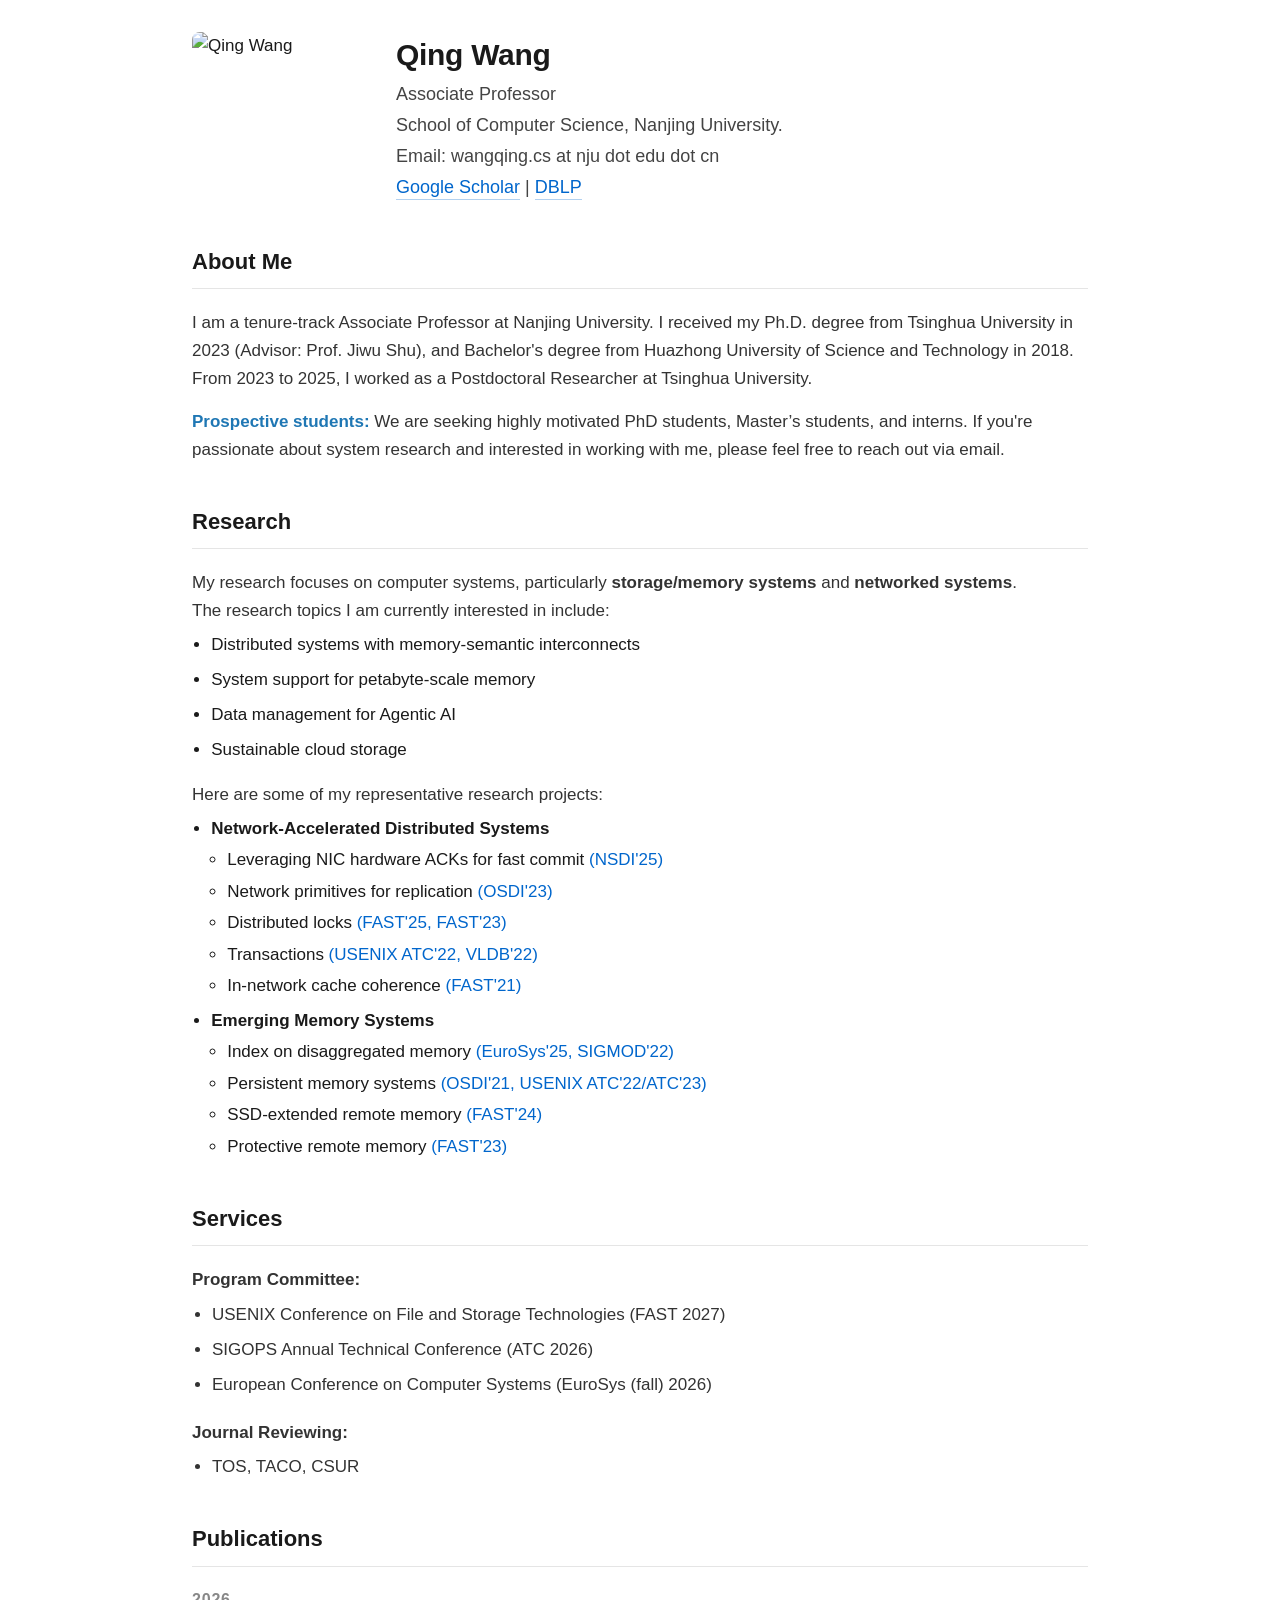
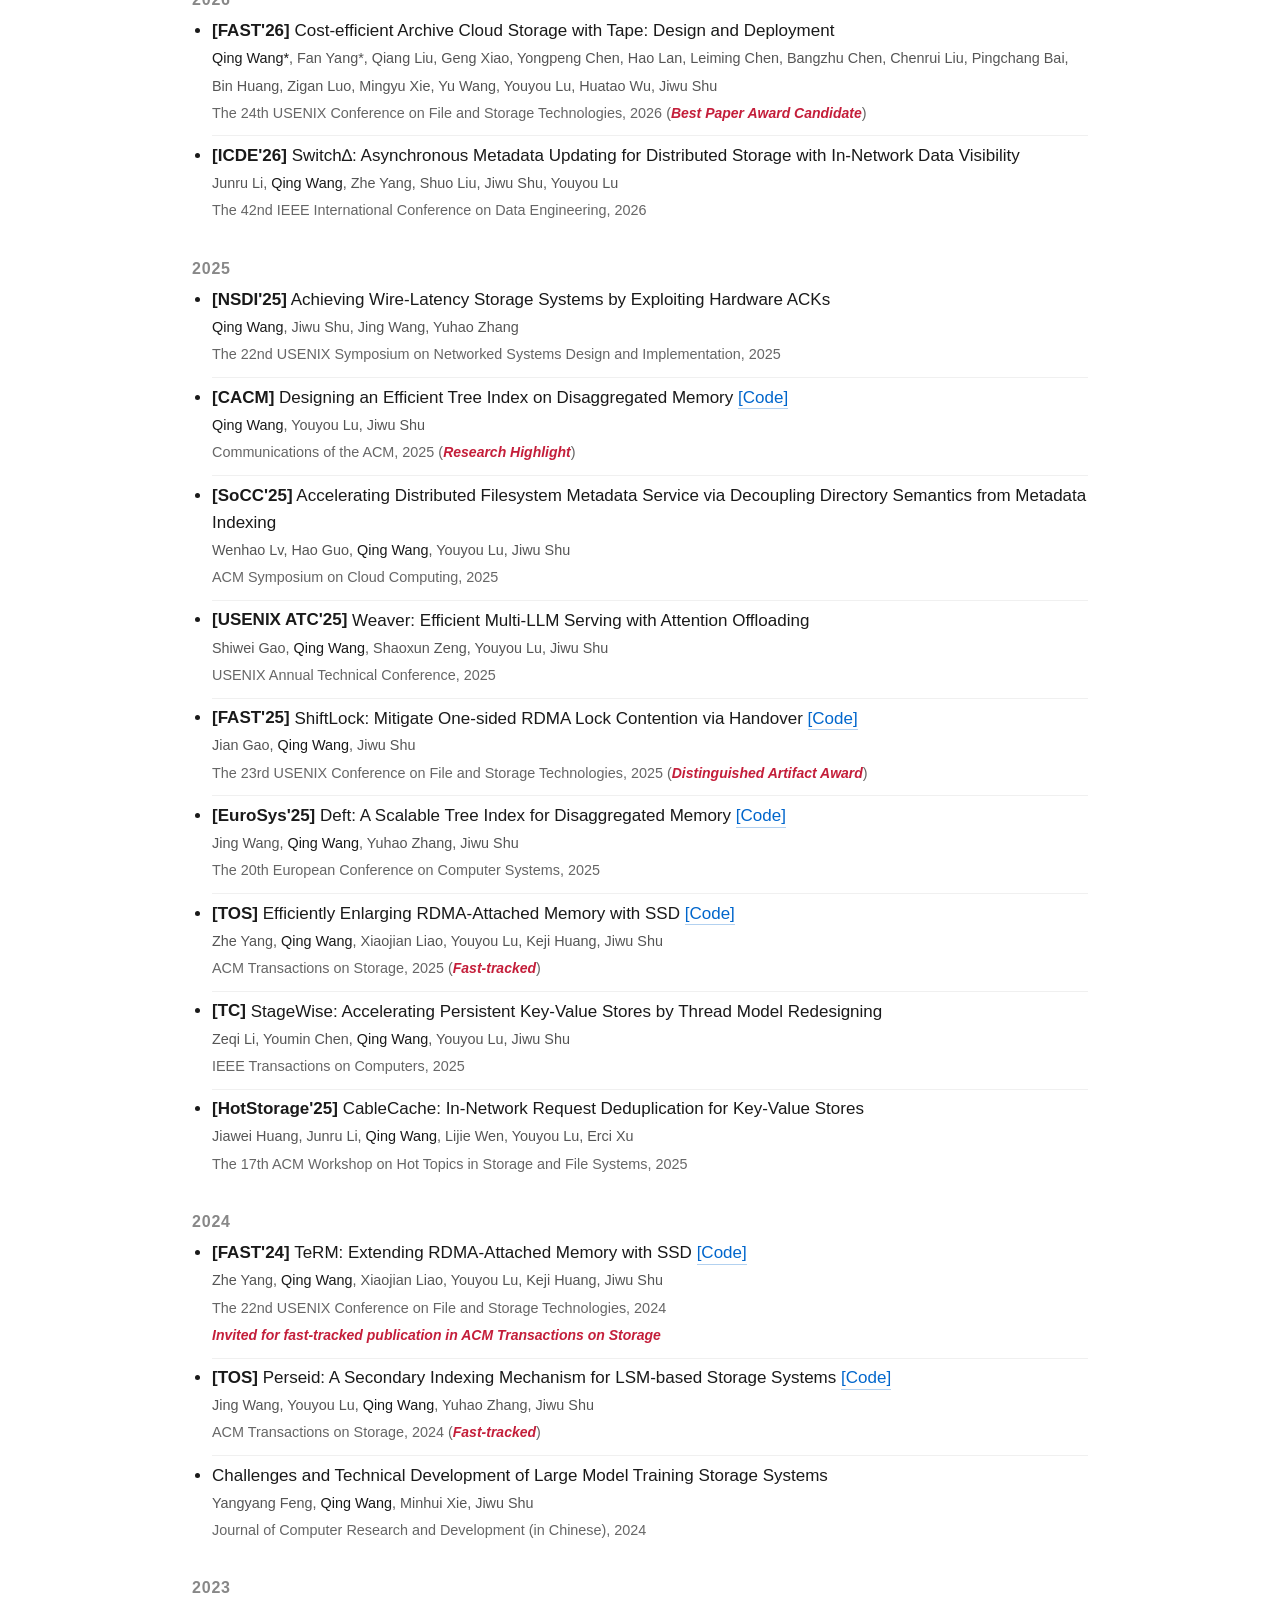
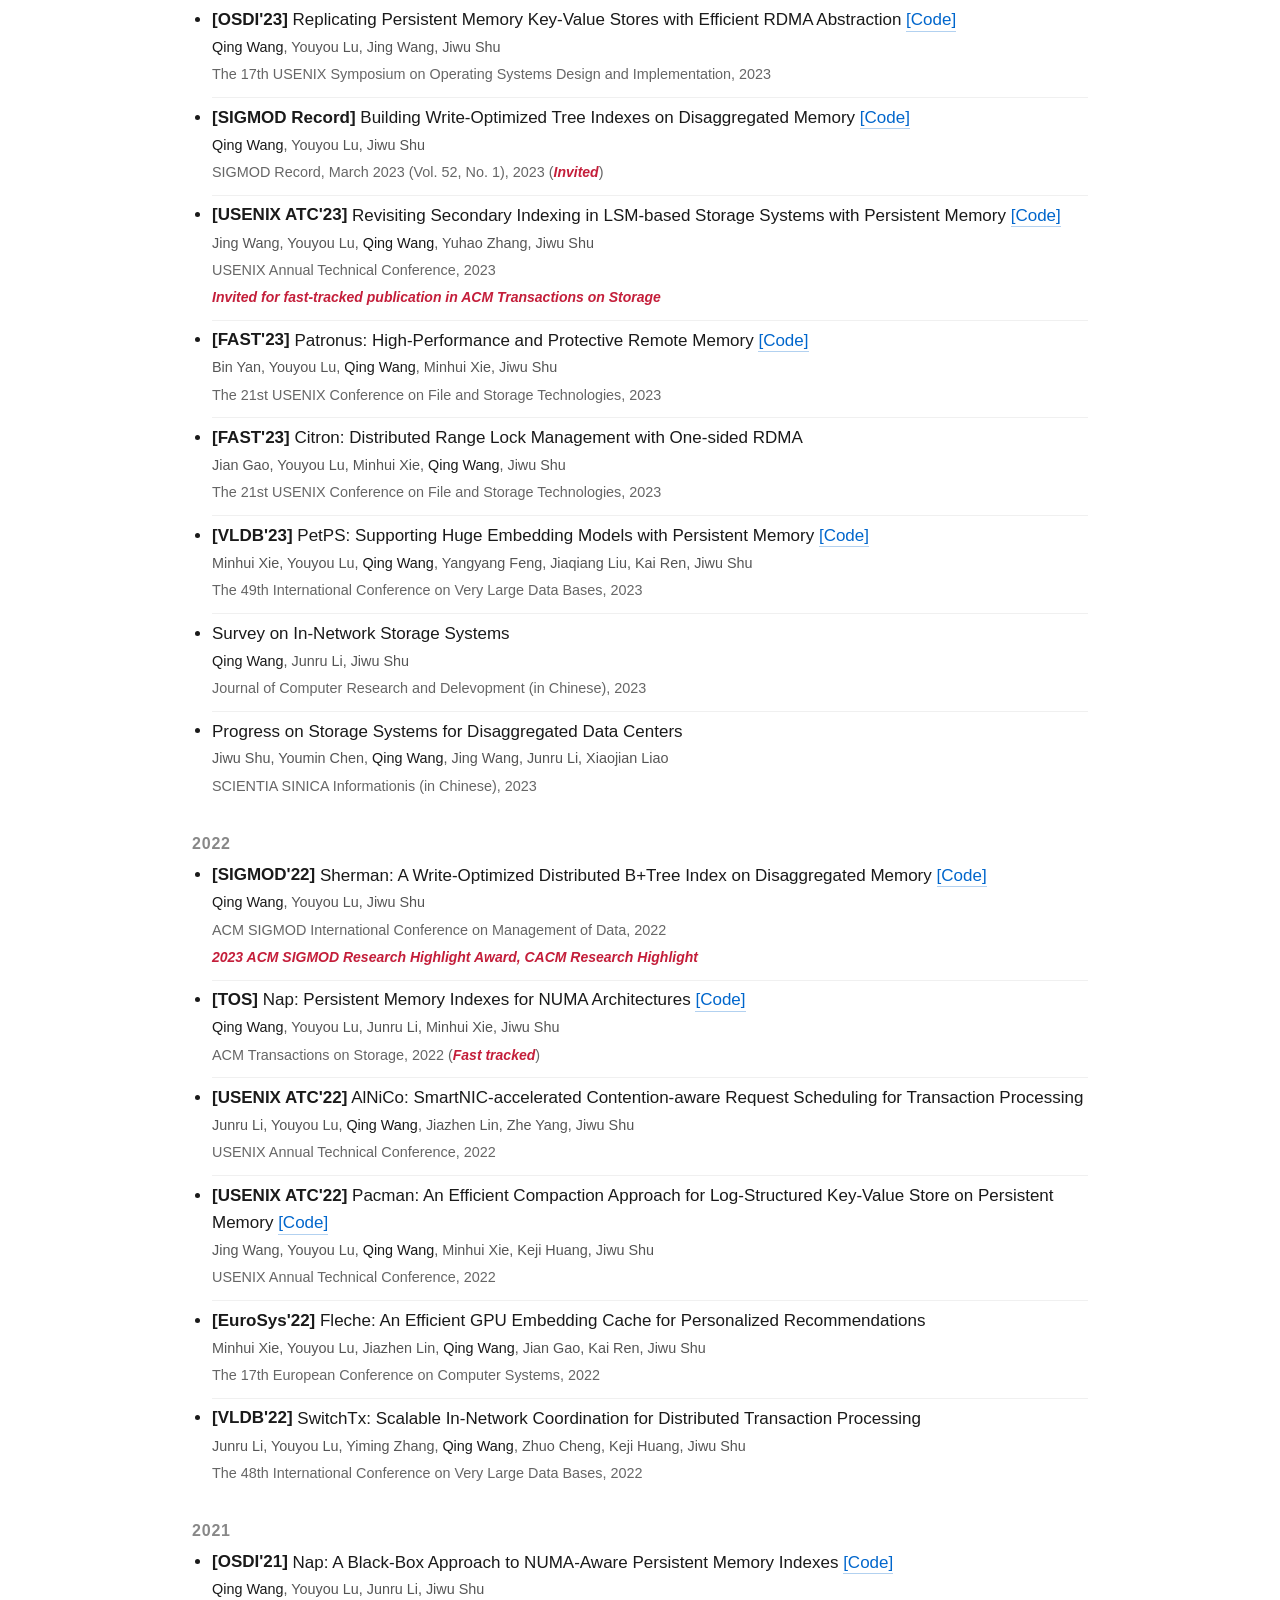
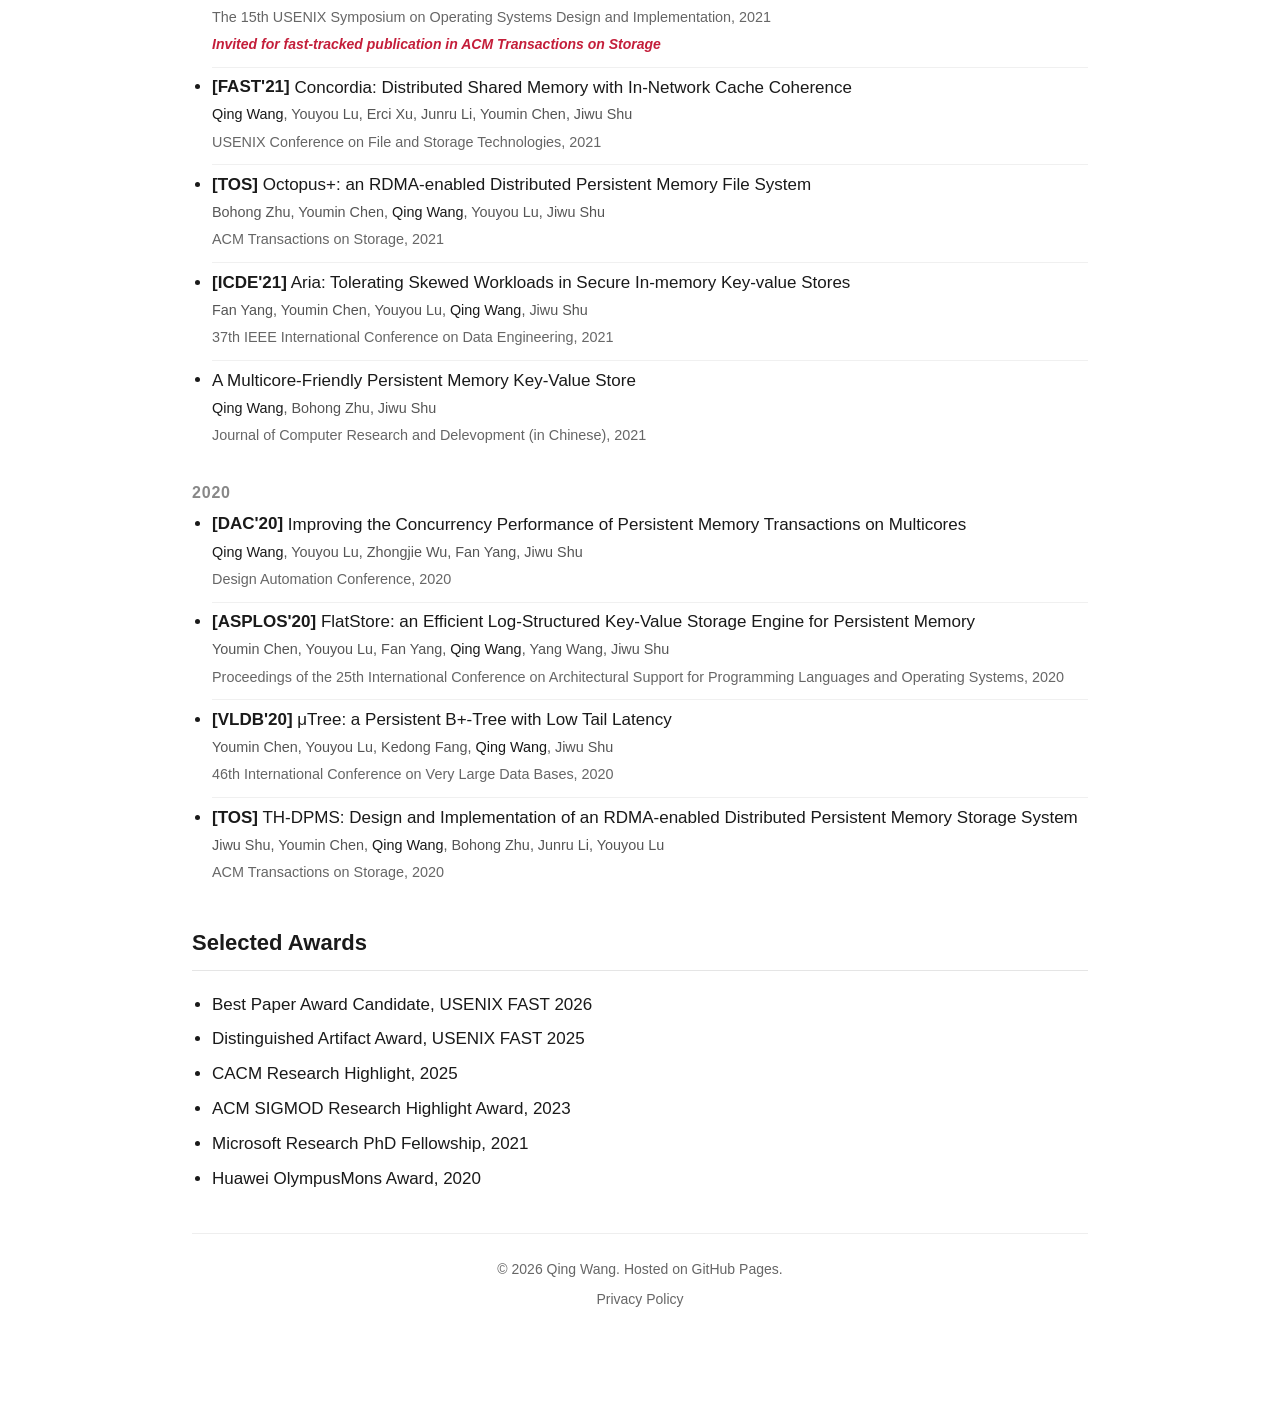
==== index.html @ 22e14978 "Add privacy policy page and homepage link" ====
<!DOCTYPE html><html lang="en"><head>
  <meta charset="UTF-8">
  <meta name="viewport" content="width=device-width, initial-scale=1.0, viewport-fit=cover">
  <meta name="theme-color" content="#ffffff">
  <title>Qing Wang | Nanjing University | Systems Research</title>
  <meta name="description" content="Qing Wang - School of Computer Science, Nanjing University. Research in storage systems, memory systems, and networked systems. Publications at OSDI, FAST, NSDI, EuroSys, SIGMOD.">
  <meta name="keywords" content="Qing Wang, Nanjing University, computer systems, storage systems, memory systems, distributed systems, OSDI, FAST, NSDI">
  <meta name="author" content="Qing Wang">
  <link rel="canonical" href="https://wangqing.io/">
  <!-- Open Graph -->
  <meta property="og:type" content="website">
  <meta property="og:url" content="https://wangqing.io/">
  <meta property="og:title" content="Qing Wang | Systems Research">
  <meta property="og:description" content="Nanjing University. Research in storage/memory systems and networked systems.">
  <meta property="og:locale" content="en_US">
  <!-- Twitter Card -->
  <meta name="twitter:card" content="summary">
  <meta name="twitter:title" content="Qing Wang | Systems Research">
  <meta name="twitter:description" content="Nanjing University. Research in storage/memory and networked systems.">
  <link rel="icon" href="favicon.ico" type="image/x-icon">
  <link rel="stylesheet" href="style.css">
  <script type="application/ld+json">
  {
    "@context": "https://schema.org",
    "@type": "Person",
    "name": "Qing Wang",
    "worksFor": {
      "@type": "Organization",
      "name": "Nanjing University",
      "url": "https://www.nju.edu.cn"
    },
    "url": "https://wangqing.io",
    "sameAs": [
      "https://scholar.google.com.hk/citations?user=H3vNc-EAAAAJ",
      "https://dblp.org/pid/97/6505-31.html"
    ],
    "knowsAbout": ["computer systems", "storage systems", "memory systems", "distributed systems", "networked systems"]
  }
  </script>
</head>

<body>
  <div class="page-wrap">
  <header class="header-flex">
    <img src="assets/wq.jpg" alt="Qing Wang" class="avatar-rect">
    <div class="info">
      <h1>Qing Wang</h1>
      <p>Associate Professor</p>
      <p>School of Computer Science, Nanjing University.</p>
      <p>Email: wangqing.cs at nju dot edu dot cn</p>
      <p>
        <a href="https://scholar.google.com.hk/citations?user=H3vNc-EAAAAJ" target="_blank" rel="noopener noreferrer" title="Google Scholar" class="blue-tag">Google Scholar</a> |
        <a href="https://dblp.org/pid/97/6505-31.html" target="_blank" rel="noopener noreferrer" title="DBLP" class="blue-tag">DBLP</a>
      </p>
    </div>
  </header>

  <main>
    <section id="about">
      <h2>About Me</h2>
      <p>I am a tenure-track Associate Professor at Nanjing University.
        I received my Ph.D. degree from Tsinghua University in 2023 (Advisor: Prof. Jiwu Shu), and Bachelor's degree
        from Huazhong University of Science and Technology in 2018. From 2023 to 2025, I worked as a Postdoctoral
        Researcher at Tsinghua University.
      </p>

      <p><strong class="accent">Prospective students:</strong>
        We are seeking highly motivated PhD students, Master’s students, and interns. If you're passionate about system
        research and interested in working with me, please feel free to reach out via email.</p>

    </section>

    <section id="research">
      <h2>Research</h2>

      <p>My research focuses on computer systems, particularly <strong>storage/memory systems</strong> and
        <strong>networked systems</strong>.<br>
        The research topics I am currently interested in include:</p>
      <ul>
        <li>Distributed systems with memory-semantic interconnects</li>
        <li>System support for petabyte-scale memory</li>
        <li>Data management for Agentic AI</li>
        <li>Sustainable cloud storage</li>
      </ul>

      <p>Here are some of my representative research projects:</p>
      <ul>
        <li>
          <strong>Network-Accelerated Distributed Systems</strong>
          <ul>
            <li>Leveraging NIC hardware ACKs for fast commit <span class="blue-tag">(NSDI'25)</span></li>
            <li>Network primitives for replication <span class="blue-tag">(OSDI'23)</span></li>
            <li>Distributed locks <span class="blue-tag">(FAST'25, FAST'23)</span></li>
            <li>Transactions <span class="blue-tag">(USENIX ATC'22, VLDB'22)</span></li>
            <li>In-network cache coherence <span class="blue-tag">(FAST'21)</span></li>
          </ul>
        </li>

        <li>
          <strong>Emerging Memory Systems</strong>
          <ul>
            <li>Index on disaggregated memory <span class="blue-tag">(EuroSys'25, SIGMOD'22)</span></li>
            <li>Persistent memory systems <span class="blue-tag">(OSDI'21, USENIX ATC'22/ATC'23)</span></li>
            <li>SSD-extended remote memory <span class="blue-tag">(FAST'24)</span></li>
            <li>Protective remote memory <span class="blue-tag">(FAST'23)</span></li>
          </ul>
        </li>
      </ul>
    </section>


    <section id="services">
      <h2>Services</h2>
      <p class="service-label"><strong>Program Committee:</strong></p>
      <ul class="service-list">
        <li>USENIX Conference on File and Storage Technologies (FAST 2027)</li>
        <li>SIGOPS Annual Technical Conference (ATC 2026)</li>
        <li>European Conference on Computer Systems (EuroSys (fall) 2026)</li>
      </ul>
      <p class="service-label"><strong>Journal Reviewing:</strong></p>
      <ul class="service-list">
        <li>TOS, TACO, CSUR</li>
      </ul>
    </section>

    <section id="publications">
      <h2>Publications</h2>
      <div id="paper-list"><h3>2026</h3><ul><li>
            <strong>[FAST'26]</strong> 
            <a href="https://www.usenix.org/conference/fast26/" target="_blank" rel="noopener noreferrer">Cost-efficient Archive Cloud Storage with Tape: Design and Deployment</a><br>
            <span class="authors"><span class="highlight">Qing Wang*</span>, Fan Yang*, Qiang Liu, Geng Xiao, Yongpeng Chen, Hao Lan, Leiming Chen, Bangzhu Chen, Chenrui Liu, Pingchang Bai, Bin Huang, Zigan Luo, Mingyu Xie, Yu Wang, Youyou Lu, Huatao Wu, Jiwu Shu</span><br>
            <span class="venue-full">The 24th USENIX Conference on File and Storage Technologies, 2026 (<span class="award-inline">Best Paper Award Candidate</span>)</span>
            
          </li><li>
            <strong>[ICDE'26]</strong> 
            <span class="paper-title">Switch∆: Asynchronous Metadata Updating for Distributed Storage with In-Network Data Visibility</span><br>
            <span class="authors">Junru Li, <span class="highlight">Qing Wang</span>, Zhe Yang, Shuo Liu, Jiwu Shu, Youyou Lu</span><br>
            <span class="venue-full">The 42nd IEEE International Conference on Data Engineering, 2026</span>
            
          </li></ul><h3>2025</h3><ul><li>
            <strong>[NSDI'25]</strong> 
            <a href="https://www.usenix.org/conference/nsdi25/presentation/wang-qing" target="_blank" rel="noopener noreferrer">Achieving Wire-Latency Storage Systems by Exploiting Hardware ACKs</a><br>
            <span class="authors"><span class="highlight">Qing Wang</span>, Jiwu Shu, Jing Wang, Yuhao Zhang</span><br>
            <span class="venue-full">The 22nd USENIX Symposium on Networked Systems Design and Implementation, 2025</span>
            
          </li><li>
            <strong>[CACM]</strong> 
            <a href="https://cacm.acm.org/research-highlights/designing-an-efficient-tree-index-on-disaggregated-memory/" target="_blank" rel="noopener noreferrer">Designing an Efficient Tree Index on Disaggregated Memory</a> <a href="https://github.com/thustorage/Sherman" target="_blank" rel="noopener noreferrer" class="blue-tag">[Code]</a><br>
            <span class="authors"><span class="highlight">Qing Wang</span>, Youyou Lu, Jiwu Shu</span><br>
            <span class="venue-full">Communications of the ACM, 2025 (<span class="award-inline">Research Highlight</span>)</span>
            
          </li><li>
            <strong>[SoCC'25]</strong> 
            <span class="paper-title">Accelerating Distributed Filesystem Metadata Service via Decoupling Directory Semantics from Metadata Indexing</span><br>
            <span class="authors">Wenhao Lv, Hao Guo, <span class="highlight">Qing Wang</span>, Youyou Lu, Jiwu Shu</span><br>
            <span class="venue-full">ACM Symposium on Cloud Computing, 2025</span>
            
          </li><li>
            <strong>[USENIX ATC'25]</strong> 
            <a href="https://www.usenix.org/conference/atc25/presentation/gao" target="_blank" rel="noopener noreferrer">Weaver: Efficient Multi-LLM Serving with Attention Offloading</a><br>
            <span class="authors">Shiwei Gao, <span class="highlight">Qing Wang</span>, Shaoxun Zeng, Youyou Lu, Jiwu Shu</span><br>
            <span class="venue-full">USENIX Annual Technical Conference, 2025</span>
            
          </li><li>
            <strong>[FAST'25]</strong> 
            <a href="https://www.usenix.org/conference/fast25/presentation/gao" target="_blank" rel="noopener noreferrer">ShiftLock: Mitigate One-sided RDMA Lock Contention via Handover</a> <a href="https://github.com/thustorage/shiftlock" target="_blank" rel="noopener noreferrer" class="blue-tag">[Code]</a><br>
            <span class="authors">Jian Gao, <span class="highlight">Qing Wang</span>, Jiwu Shu</span><br>
            <span class="venue-full">The 23rd USENIX Conference on File and Storage Technologies, 2025 (<span class="award-inline">Distinguished Artifact Award</span>)</span>
            
          </li><li>
            <strong>[EuroSys'25]</strong> 
            <a href="https://dl.acm.org/doi/10.1145/3689031.3696062" target="_blank" rel="noopener noreferrer">Deft: A Scalable Tree Index for Disaggregated Memory</a> <a href="https://github.com/thustorage/deft" target="_blank" rel="noopener noreferrer" class="blue-tag">[Code]</a><br>
            <span class="authors">Jing Wang, <span class="highlight">Qing Wang</span>, Yuhao Zhang, Jiwu Shu</span><br>
            <span class="venue-full">The 20th European Conference on Computer Systems, 2025</span>
            
          </li><li>
            <strong>[TOS]</strong> 
            <a href="https://dl.acm.org/doi/10.1145/3700772" target="_blank" rel="noopener noreferrer">Efficiently Enlarging RDMA-Attached Memory with SSD</a> <a href="https://github.com/thustorage/TeRM" target="_blank" rel="noopener noreferrer" class="blue-tag">[Code]</a><br>
            <span class="authors">Zhe Yang, <span class="highlight">Qing Wang</span>, Xiaojian Liao, Youyou Lu, Keji Huang, Jiwu Shu</span><br>
            <span class="venue-full">ACM Transactions on Storage, 2025 (<span class="award-inline">Fast-tracked</span>)</span>
            
          </li><li>
            <strong>[TC]</strong> 
            <a href="https://doi.org/10.1109/TC.2025.3605763" target="_blank" rel="noopener noreferrer">StageWise: Accelerating Persistent Key-Value Stores by Thread Model Redesigning</a><br>
            <span class="authors">Zeqi Li, Youmin Chen, <span class="highlight">Qing Wang</span>, Youyou Lu, Jiwu Shu</span><br>
            <span class="venue-full">IEEE Transactions on Computers, 2025</span>
            
          </li><li>
            <strong>[HotStorage'25]</strong> 
            <span class="paper-title">CableCache: In-Network Request Deduplication for Key-Value Stores</span><br>
            <span class="authors">Jiawei Huang, Junru Li, <span class="highlight">Qing Wang</span>, Lijie Wen, Youyou Lu, Erci Xu</span><br>
            <span class="venue-full">The 17th ACM Workshop on Hot Topics in Storage and File Systems, 2025</span>
            
          </li></ul><h3>2024</h3><ul><li>
            <strong>[FAST'24]</strong> 
            <a href="https://www.usenix.org/conference/fast24" target="_blank" rel="noopener noreferrer">TeRM: Extending RDMA-Attached Memory with SSD</a> <a href="https://github.com/thustorage/TeRM" target="_blank" rel="noopener noreferrer" class="blue-tag">[Code]</a><br>
            <span class="authors">Zhe Yang, <span class="highlight">Qing Wang</span>, Xiaojian Liao, Youyou Lu, Keji Huang, Jiwu Shu</span><br>
            <span class="venue-full">The 22nd USENIX Conference on File and Storage Technologies, 2024</span>
            <br><span class="award">Invited for fast-tracked publication in ACM Transactions on Storage</span>
          </li><li>
            <strong>[TOS]</strong> 
            <a href="https://dl.acm.org/doi/10.1145/3633285" target="_blank" rel="noopener noreferrer">Perseid: A Secondary Indexing Mechanism for LSM-based Storage Systems</a> <a href="https://github.com/thustorage/perseid" target="_blank" rel="noopener noreferrer" class="blue-tag">[Code]</a><br>
            <span class="authors">Jing Wang, Youyou Lu, <span class="highlight">Qing Wang</span>, Yuhao Zhang, Jiwu Shu</span><br>
            <span class="venue-full">ACM Transactions on Storage, 2024 (<span class="award-inline">Fast-tracked</span>)</span>
            
          </li><li>
            
            <span class="paper-title">Challenges and Technical Development of Large Model Training Storage Systems</span><br>
            <span class="authors">Yangyang Feng, <span class="highlight">Qing Wang</span>, Minhui Xie, Jiwu Shu</span><br>
            <span class="venue-full">Journal of Computer Research and Development (in Chinese), 2024</span>
            
          </li></ul><h3>2023</h3><ul><li>
            <strong>[OSDI'23]</strong> 
            <a href="https://www.usenix.org/conference/osdi23/presentation/wang-qing" target="_blank" rel="noopener noreferrer">Replicating Persistent Memory Key-Value Stores with Efficient RDMA Abstraction</a> <a href="https://github.com/thustorage/rowan" target="_blank" rel="noopener noreferrer" class="blue-tag">[Code]</a><br>
            <span class="authors"><span class="highlight">Qing Wang</span>, Youyou Lu, Jing Wang, Jiwu Shu</span><br>
            <span class="venue-full">The 17th USENIX Symposium on Operating Systems Design and Implementation, 2023</span>
            
          </li><li>
            <strong>[SIGMOD Record]</strong> 
            <a href="https://sigmodrecord.org/2023/04/29/building-write-optimized-tree-indexes-on-disaggregated-memory/" target="_blank" rel="noopener noreferrer">Building Write-Optimized Tree Indexes on Disaggregated Memory</a> <a href="https://github.com/thustorage/Sherman" target="_blank" rel="noopener noreferrer" class="blue-tag">[Code]</a><br>
            <span class="authors"><span class="highlight">Qing Wang</span>, Youyou Lu, Jiwu Shu</span><br>
            <span class="venue-full">SIGMOD Record, March 2023 (Vol. 52, No. 1), 2023 (<span class="award-inline">Invited</span>)</span>
            
          </li><li>
            <strong>[USENIX ATC'23]</strong> 
            <a href="https://www.usenix.org/conference/atc23/presentation/wang-jing" target="_blank" rel="noopener noreferrer">Revisiting Secondary Indexing in LSM-based Storage Systems with Persistent Memory</a> <a href="https://github.com/thustorage/perseid" target="_blank" rel="noopener noreferrer" class="blue-tag">[Code]</a><br>
            <span class="authors">Jing Wang, Youyou Lu, <span class="highlight">Qing Wang</span>, Yuhao Zhang, Jiwu Shu</span><br>
            <span class="venue-full">USENIX Annual Technical Conference, 2023</span>
            <br><span class="award">Invited for fast-tracked publication in ACM Transactions on Storage</span>
          </li><li>
            <strong>[FAST'23]</strong> 
            <a href="https://www.usenix.org/conference/fast23/presentation/yan" target="_blank" rel="noopener noreferrer">Patronus: High-Performance and Protective Remote Memory</a> <a href="https://github.com/YanB25/Patronus" target="_blank" rel="noopener noreferrer" class="blue-tag">[Code]</a><br>
            <span class="authors">Bin Yan, Youyou Lu, <span class="highlight">Qing Wang</span>, Minhui Xie, Jiwu Shu</span><br>
            <span class="venue-full">The 21st USENIX Conference on File and Storage Technologies, 2023</span>
            
          </li><li>
            <strong>[FAST'23]</strong> 
            <a href="https://www.usenix.org/conference/fast23/presentation/gao" target="_blank" rel="noopener noreferrer">Citron: Distributed Range Lock Management with One-sided RDMA</a><br>
            <span class="authors">Jian Gao, Youyou Lu, Minhui Xie, <span class="highlight">Qing Wang</span>, Jiwu Shu</span><br>
            <span class="venue-full">The 21st USENIX Conference on File and Storage Technologies, 2023</span>
            
          </li><li>
            <strong>[VLDB'23]</strong> 
            <a href="https://www.vldb.org/pvldb/vol16/p1013-xie.pdf" target="_blank" rel="noopener noreferrer">PetPS: Supporting Huge Embedding Models with Persistent Memory</a> <a href="https://github.com/thustorage/PetPS" target="_blank" rel="noopener noreferrer" class="blue-tag">[Code]</a><br>
            <span class="authors">Minhui Xie, Youyou Lu, <span class="highlight">Qing Wang</span>, Yangyang Feng, Jiaqiang Liu, Kai Ren, Jiwu Shu</span><br>
            <span class="venue-full">The 49th International Conference on Very Large Data Bases, 2023</span>
            
          </li><li>
            
            <span class="paper-title">Survey on In-Network Storage Systems</span><br>
            <span class="authors"><span class="highlight">Qing Wang</span>, Junru Li, Jiwu Shu</span><br>
            <span class="venue-full">Journal of Computer Research and Delevopment (in Chinese), 2023</span>
            
          </li><li>
            
            <a href="https://storage.cs.tsinghua.edu.cn/publications/分离式数据中心的存储系统研究进展.pdf" target="_blank" rel="noopener noreferrer">Progress on Storage Systems for Disaggregated Data Centers</a><br>
            <span class="authors">Jiwu Shu, Youmin Chen, <span class="highlight">Qing Wang</span>, Jing Wang, Junru Li, Xiaojian Liao</span><br>
            <span class="venue-full">SCIENTIA SINICA Informationis (in Chinese), 2023</span>
            
          </li></ul><h3>2022</h3><ul><li>
            <strong>[SIGMOD'22]</strong> 
            <a href="https://dl.acm.org/doi/10.1145/3514221.3517824" target="_blank" rel="noopener noreferrer">Sherman: A Write-Optimized Distributed B+Tree Index on Disaggregated Memory</a> <a href="https://github.com/thustorage/Sherman" target="_blank" rel="noopener noreferrer" class="blue-tag">[Code]</a><br>
            <span class="authors"><span class="highlight">Qing Wang</span>, Youyou Lu, Jiwu Shu</span><br>
            <span class="venue-full">ACM SIGMOD International Conference on Management of Data, 2022</span>
            <br><span class="award">2023 ACM SIGMOD Research Highlight Award,  CACM Research Highlight</span>
          </li><li>
            <strong>[TOS]</strong> 
            <a href="https://dl.acm.org/doi/10.1145/3507922" target="_blank" rel="noopener noreferrer">Nap: Persistent Memory Indexes for NUMA Architectures</a> <a href="https://github.com/thustorage/osdi21ae" target="_blank" rel="noopener noreferrer" class="blue-tag">[Code]</a><br>
            <span class="authors"><span class="highlight">Qing Wang</span>, Youyou Lu, Junru Li, Minhui Xie, Jiwu Shu</span><br>
            <span class="venue-full">ACM Transactions on Storage, 2022 (<span class="award-inline">Fast tracked</span>)</span>
            
          </li><li>
            <strong>[USENIX ATC'22]</strong> 
            <a href="https://www.usenix.org/conference/atc22/presentation/li-junru" target="_blank" rel="noopener noreferrer">AlNiCo: SmartNIC-accelerated Contention-aware Request Scheduling for Transaction Processing</a><br>
            <span class="authors">Junru Li, Youyou Lu, <span class="highlight">Qing Wang</span>, Jiazhen Lin, Zhe Yang, Jiwu Shu</span><br>
            <span class="venue-full">USENIX Annual Technical Conference, 2022</span>
            
          </li><li>
            <strong>[USENIX ATC'22]</strong> 
            <a href="https://www.usenix.org/conference/atc22/presentation/wang-jing" target="_blank" rel="noopener noreferrer">Pacman: An Efficient Compaction Approach for Log-Structured Key-Value Store on Persistent Memory</a> <a href="https://github.com/thustorage/pacman" target="_blank" rel="noopener noreferrer" class="blue-tag">[Code]</a><br>
            <span class="authors">Jing Wang, Youyou Lu, <span class="highlight">Qing Wang</span>, Minhui Xie, Keji Huang, Jiwu Shu</span><br>
            <span class="venue-full">USENIX Annual Technical Conference, 2022</span>
            
          </li><li>
            <strong>[EuroSys'22]</strong> 
            <a href="https://dl.acm.org/doi/10.1145/3492321.3519554" target="_blank" rel="noopener noreferrer">Fleche: An Efficient GPU Embedding Cache for Personalized Recommendations</a><br>
            <span class="authors">Minhui Xie, Youyou Lu, Jiazhen Lin, <span class="highlight">Qing Wang</span>, Jian Gao, Kai Ren, Jiwu Shu</span><br>
            <span class="venue-full">The 17th European Conference on Computer Systems, 2022</span>
            
          </li><li>
            <strong>[VLDB'22]</strong> 
            <a href="https://vldb.org/pvldb/vol15/p2881-li.pdf" target="_blank" rel="noopener noreferrer">SwitchTx: Scalable In-Network Coordination for Distributed Transaction Processing</a><br>
            <span class="authors">Junru Li, Youyou Lu, Yiming Zhang, <span class="highlight">Qing Wang</span>, Zhuo Cheng, Keji Huang, Jiwu Shu</span><br>
            <span class="venue-full">The 48th International Conference on Very Large Data Bases, 2022</span>
            
          </li></ul><h3>2021</h3><ul><li>
            <strong>[OSDI'21]</strong> 
            <a href="https://www.usenix.org/conference/osdi21/presentation/wang-qing" target="_blank" rel="noopener noreferrer">Nap: A Black-Box Approach to NUMA-Aware Persistent Memory Indexes</a> <a href="https://github.com/thustorage/osdi21ae" target="_blank" rel="noopener noreferrer" class="blue-tag">[Code]</a><br>
            <span class="authors"><span class="highlight">Qing Wang</span>, Youyou Lu, Junru Li, Jiwu Shu</span><br>
            <span class="venue-full">The 15th USENIX Symposium on Operating Systems Design and Implementation, 2021</span>
            <br><span class="award">Invited for fast-tracked publication in ACM Transactions on Storage</span>
          </li><li>
            <strong>[FAST'21]</strong> 
            <a href="https://www.usenix.org/conference/fast21/presentation/wang" target="_blank" rel="noopener noreferrer">Concordia: Distributed Shared Memory with In-Network Cache Coherence</a><br>
            <span class="authors"><span class="highlight">Qing Wang</span>, Youyou Lu, Erci Xu, Junru Li, Youmin Chen, Jiwu Shu</span><br>
            <span class="venue-full">USENIX Conference on File and Storage Technologies, 2021</span>
            
          </li><li>
            <strong>[TOS]</strong> 
            <a href="https://dl.acm.org/doi/10.1145/3448418" target="_blank" rel="noopener noreferrer">Octopus+: an RDMA-enabled Distributed Persistent Memory File System</a><br>
            <span class="authors">Bohong Zhu, Youmin Chen, <span class="highlight">Qing Wang</span>, Youyou Lu, Jiwu Shu</span><br>
            <span class="venue-full">ACM Transactions on Storage, 2021</span>
            
          </li><li>
            <strong>[ICDE'21]</strong> 
            <a href="https://ieeexplore.ieee.org/document/9458662/" target="_blank" rel="noopener noreferrer">Aria: Tolerating Skewed Workloads in Secure In-memory Key-value Stores</a><br>
            <span class="authors">Fan Yang, Youmin Chen, Youyou Lu, <span class="highlight">Qing Wang</span>, Jiwu Shu</span><br>
            <span class="venue-full">37th IEEE International Conference on Data Engineering, 2021</span>
            
          </li><li>
            
            <a href="https://crad.ict.ac.cn/en/article/doi/10.7544/issn1000-1239.2021.20200381" target="_blank" rel="noopener noreferrer">A Multicore-Friendly Persistent Memory Key-Value Store</a><br>
            <span class="authors"><span class="highlight">Qing Wang</span>, Bohong Zhu, Jiwu Shu</span><br>
            <span class="venue-full">Journal of Computer Research and Delevopment (in Chinese), 2021</span>
            
          </li></ul><h3>2020</h3><ul><li>
            <strong>[DAC'20]</strong> 
            <a href="https://ieeexplore.ieee.org/document/9218554" target="_blank" rel="noopener noreferrer">Improving the Concurrency Performance of Persistent Memory Transactions on Multicores</a><br>
            <span class="authors"><span class="highlight">Qing Wang</span>, Youyou Lu, Zhongjie Wu, Fan Yang, Jiwu Shu</span><br>
            <span class="venue-full">Design Automation Conference, 2020</span>
            
          </li><li>
            <strong>[ASPLOS'20]</strong> 
            <a href="https://dl.acm.org/doi/10.1145/3373376.3378515" target="_blank" rel="noopener noreferrer">FlatStore: an Efficient Log-Structured Key-Value Storage Engine for Persistent Memory</a><br>
            <span class="authors">Youmin Chen, Youyou Lu, Fan Yang, <span class="highlight">Qing Wang</span>, Yang Wang, Jiwu Shu</span><br>
            <span class="venue-full">Proceedings of the 25th International Conference on Architectural Support for Programming Languages and Operating Systems, 2020</span>
            
          </li><li>
            <strong>[VLDB'20]</strong> 
            <a href="https://dl.acm.org/doi/10.14778/3407790.3407850" target="_blank" rel="noopener noreferrer">μTree: a Persistent B+-Tree with Low Tail Latency</a><br>
            <span class="authors">Youmin Chen, Youyou Lu, Kedong Fang, <span class="highlight">Qing Wang</span>, Jiwu Shu</span><br>
            <span class="venue-full">46th International Conference on Very Large Data Bases, 2020</span>
            
          </li><li>
            <strong>[TOS]</strong> 
            <a href="https://dl.acm.org/doi/10.1145/3412852" target="_blank" rel="noopener noreferrer">TH-DPMS: Design and Implementation of an RDMA-enabled Distributed Persistent Memory Storage System</a><br>
            <span class="authors">Jiwu Shu, Youmin Chen, <span class="highlight">Qing Wang</span>, Bohong Zhu, Junru Li, Youyou Lu</span><br>
            <span class="venue-full">ACM Transactions on Storage, 2020</span>
            
          </li></ul></div>
    </section>

    <section id="awards">
      <h2>Selected Awards</h2>
      <ul>
        <li>Best Paper Award Candidate, USENIX FAST 2026</li>
        <li>Distinguished Artifact Award, USENIX FAST 2025</li>
        <li>CACM Research Highlight, 2025</li>
        <li>ACM SIGMOD Research Highlight Award, 2023</li>
        <li>Microsoft Research PhD Fellowship, 2021</li>
        <li>Huawei OlympusMons Award, 2020</li>
      </ul>
    </section>
  </main>

  <footer>
    <p>© 2026 Qing Wang. Hosted on GitHub Pages.</p>
    <p class="footer-links"><a href="/privacy/">Privacy Policy</a></p>
  </footer>
  </div>

  <a href="https://clustrmaps.com/site/1bf7f" title="Visit tracker" aria-hidden="true"><img src="//clustrmaps.com/map_v2.png?cl=ffffff&amp;w=70&amp;t=n&amp;d=5d4Hb7bouyA-GKIIr2jc4hjqvXWkMD-2kiiFJrlUkPQ" width="0" height="0" alt=""></a>

</body></html>
---- style.css ----
/* ===== 基础与排版：极简现代 ===== */
*,
*::before,
*::after {
  box-sizing: border-box;
}

html {
  -webkit-text-size-adjust: 100%;
  scroll-behavior: smooth;
}

body {
  font-family: -apple-system, BlinkMacSystemFont, "Segoe UI", Roboto, "Helvetica Neue", Arial, sans-serif;
  margin: 0;
  padding: 0;
  line-height: 1.6;
  color: #1a1a1a;
  background: #fff;
  font-size: 16px;
}

@media (min-width: 768px) {
  body {
    font-size: 17px;
    line-height: 1.65;
  }
}

/* ===== 布局容器 ===== */
.page-wrap {
  max-width: 56rem;
  margin: 0 auto;
  padding: 0 1.25rem 3rem;
}

@media (min-width: 768px) {
  .page-wrap {
    padding: 0 2rem 4rem;
  }
}

/* ===== 页头 ===== */
.header-flex {
  display: flex;
  align-items: flex-start;
  gap: 1.5rem;
  padding: 2rem 0 1.5rem;
  flex-wrap: wrap;
}

.header-flex .info {
  flex: 1;
  min-width: 0;
  line-height: 1.5;
}

.header-flex h1 {
  margin: 0 0 0.25rem 0;
  font-size: 1.625rem;
  font-weight: 600;
  letter-spacing: -0.01em;
}

@media (min-width: 768px) {
  .header-flex h1 {
    font-size: 1.875rem;
  }
}

.header-flex .info p {
  margin: 0 0 0.25rem 0;
  font-size: 1.0625rem;
  color: #444;
}

@media (min-width: 768px) {
  .header-flex .info p {
    font-size: 1.125rem;
  }
}

.avatar-rect {
  width: 140px;
  height: 140px;
  object-fit: cover;
  border-radius: 8px;
  flex-shrink: 0;
}

@media (min-width: 768px) {
  .avatar-rect {
    width: 180px;
    height: 180px;
  }
}

/* ===== 主内容区 ===== */
main {
  padding-top: 0.5rem;
}

section {
  margin-bottom: 2.5rem;
}

section:last-of-type {
  margin-bottom: 2rem;
}

/* ===== 标题 ===== */
h2 {
  margin: 0 0 1rem 0;
  padding-bottom: 0.5rem;
  font-size: 1.25rem;
  font-weight: 600;
  color: #1a1a1a;
  border-bottom: 1px solid #e5e5e5;
}

@media (min-width: 768px) {
  h2 {
    font-size: 1.375rem;
    margin: 0 0 1.25rem 0;
  }
}

h3 {
  margin: 1.1rem 0 0.35rem 0;
  font-size: 1.125rem;
  font-weight: 600;
  color: #1a1a1a;
}

@media (min-width: 768px) {
  h3 {
    font-size: 1.25rem;
  }
}

/* ===== 正文与列表 ===== */
p {
  margin: 0 0 0.85em 0;
  color: #333;
}

p:last-child {
  margin-bottom: 0;
}

ul {
  margin: 0 0 1em 0;
  padding-left: 1.25rem;
}

/* 段落后的列表：与列表项间距一致，避免“紧贴上文” */
p + ul {
  margin-top: 0.5em;
}

li {
  margin-bottom: 0.35em;
}

li:last-child {
  margin-bottom: 0;
}

/* Research：嵌套列表保持紧凑，但使用合理间距值 */
#research p + ul {
  margin-top: 0.3em;
}
#research p:has(+ ul) {
  margin-bottom: 0.35em;
}
#research ul + p {
  margin-top: 1em;
}
#research ul {
  margin-top: 0.3em;
  margin-bottom: 0.5em;
  padding-left: 1.2rem;
}
#research > ul > li {
  margin-bottom: 0.4em;
}
#research ul ul {
  margin-top: 0.2em;
  margin-bottom: 0;
  padding-left: 1rem;
}
#research li li {
  margin-bottom: 0.2em;
}
#research li li:last-child {
  margin-bottom: 0;
}

/* ===== 链接 ===== */
a {
  text-decoration: none;
  color: #1a1a1a;
  border-bottom: 1px solid transparent;
  transition: color 0.15s, border-color 0.15s;
  padding: 0.1em 0;
}

a:hover {
  color: #0066cc;
  border-bottom-color: #0066cc;
}

a:focus-visible {
  outline: 2px solid #0066cc;
  outline-offset: 2px;
}

.blue-tag {
  color: #0066cc;
  border-bottom-color: rgba(0, 102, 204, 0.3);
}

.blue-tag:hover {
  color: #004499;
  border-bottom-color: #004499;
}

.accent {
  color: #1f77b4;
}

/* ===== Services 区块 ===== */
#services .service-label {
  margin: 0 0 0.4em 0;
  font-size: 1rem;
  color: #333;
}

/* 第二个及之后的分组标签，加顶部间距与前组分开 */
#services .service-list + .service-label {
  margin-top: 1.25rem;
}

@media (min-width: 768px) {
  #services .service-label {
    font-size: 1.0625rem;
  }
}

#services .service-list {
  margin: 0 0 1.25rem 0;
  padding-left: 1.25rem;
}

#services .service-list li {
  margin-bottom: 0.4em;
  font-size: 1rem;
  color: #333;
}

@media (min-width: 768px) {
  #services .service-list li {
    font-size: 1.0625rem;
  }
}

#services .service-content {
  margin: 0 0 0 1.25rem;
  padding-left: 0;
  font-size: 1rem;
  color: #333;
}

@media (min-width: 768px) {
  #services .service-content {
    font-size: 1.0625rem;
  }
}

/* ===== 论文与奖项 ===== */
.authors {
  font-size: 0.9rem;
  color: #555;
}

.venue-full {
  font-size: 0.9rem;
  color: #666;
}

.award-inline {
  font-size: 0.875rem;
  color: #c41e3a;
  font-weight: 600;
  font-style: italic;
}

.award {
  font-size: 0.875rem;
  color: #c41e3a;
  font-weight: 600;
  font-style: italic;
}

.highlight {
  font-weight: 500;
  color: #1a1a1a;
}

/* 论文条目：与正文行高一致，上下 padding 对称 */
#paper-list li {
  margin-bottom: 0.25rem;
  line-height: 1.6;
  padding-top: 0.35rem;
  padding-bottom: 0.35rem;
  border-top: 1px solid #f0f0f0;
}

#paper-list li:first-child {
  border-top: none;
  padding-top: 0;
}

#paper-list li:last-child {
  margin-bottom: 0;
  padding-bottom: 0;
}

/* 年份分组标题 */
#paper-list h3 {
  margin: 2rem 0 0.25rem 0;
  font-size: 1rem;
  font-weight: 600;
  color: #888;
  letter-spacing: 0.05em;
  text-transform: uppercase;
}

#paper-list > h3:first-child {
  margin-top: 0;
}

/* paper list 加载/错误状态 */
.paper-list-loading,
.paper-list-error {
  color: #888;
  font-style: italic;
}

/* ===== 页脚 ===== */
footer {
  margin-top: 2.5rem;
  padding-top: 1.5rem;
  text-align: center;
  font-size: 0.875rem;
  color: #666;
  border-top: 1px solid #eee;
}

footer p {
  margin: 0;
  color: #666;
}

.footer-links {
  margin-top: 0.45rem;
}

.footer-links a {
  color: #666;
}

.footer-links a:hover {
  color: #0066cc;
}

/* ===== Awards 列表：与 Services 节奏一致 ===== */
#awards ul {
  margin-top: 0.25em;
  margin-bottom: 0;
}
#awards li {
  margin-bottom: 0.4em;
}
#awards li:last-child {
  margin-bottom: 0;
}

/* ===== 移动端：页头与触控优化 ===== */
@media (max-width: 567px) {
  .page-wrap {
    padding-left: 1rem;
    padding-right: 1rem;
  }

  .header-flex {
    flex-direction: column;
    align-items: center;
    text-align: center;
    padding-top: 1.5rem;
  }

  .header-flex .info {
    width: 100%;
  }

  .avatar-rect {
    width: 120px;
    height: 120px;
  }

  section {
    margin-bottom: 2rem;
  }

  #paper-list li {
    margin-bottom: 0.25rem;
    padding-bottom: 0.35rem;
  }
}

/* ===== 宽屏 ===== */
@media (min-width: 1200px) {
  .page-wrap {
    max-width: 60rem;
  }
}
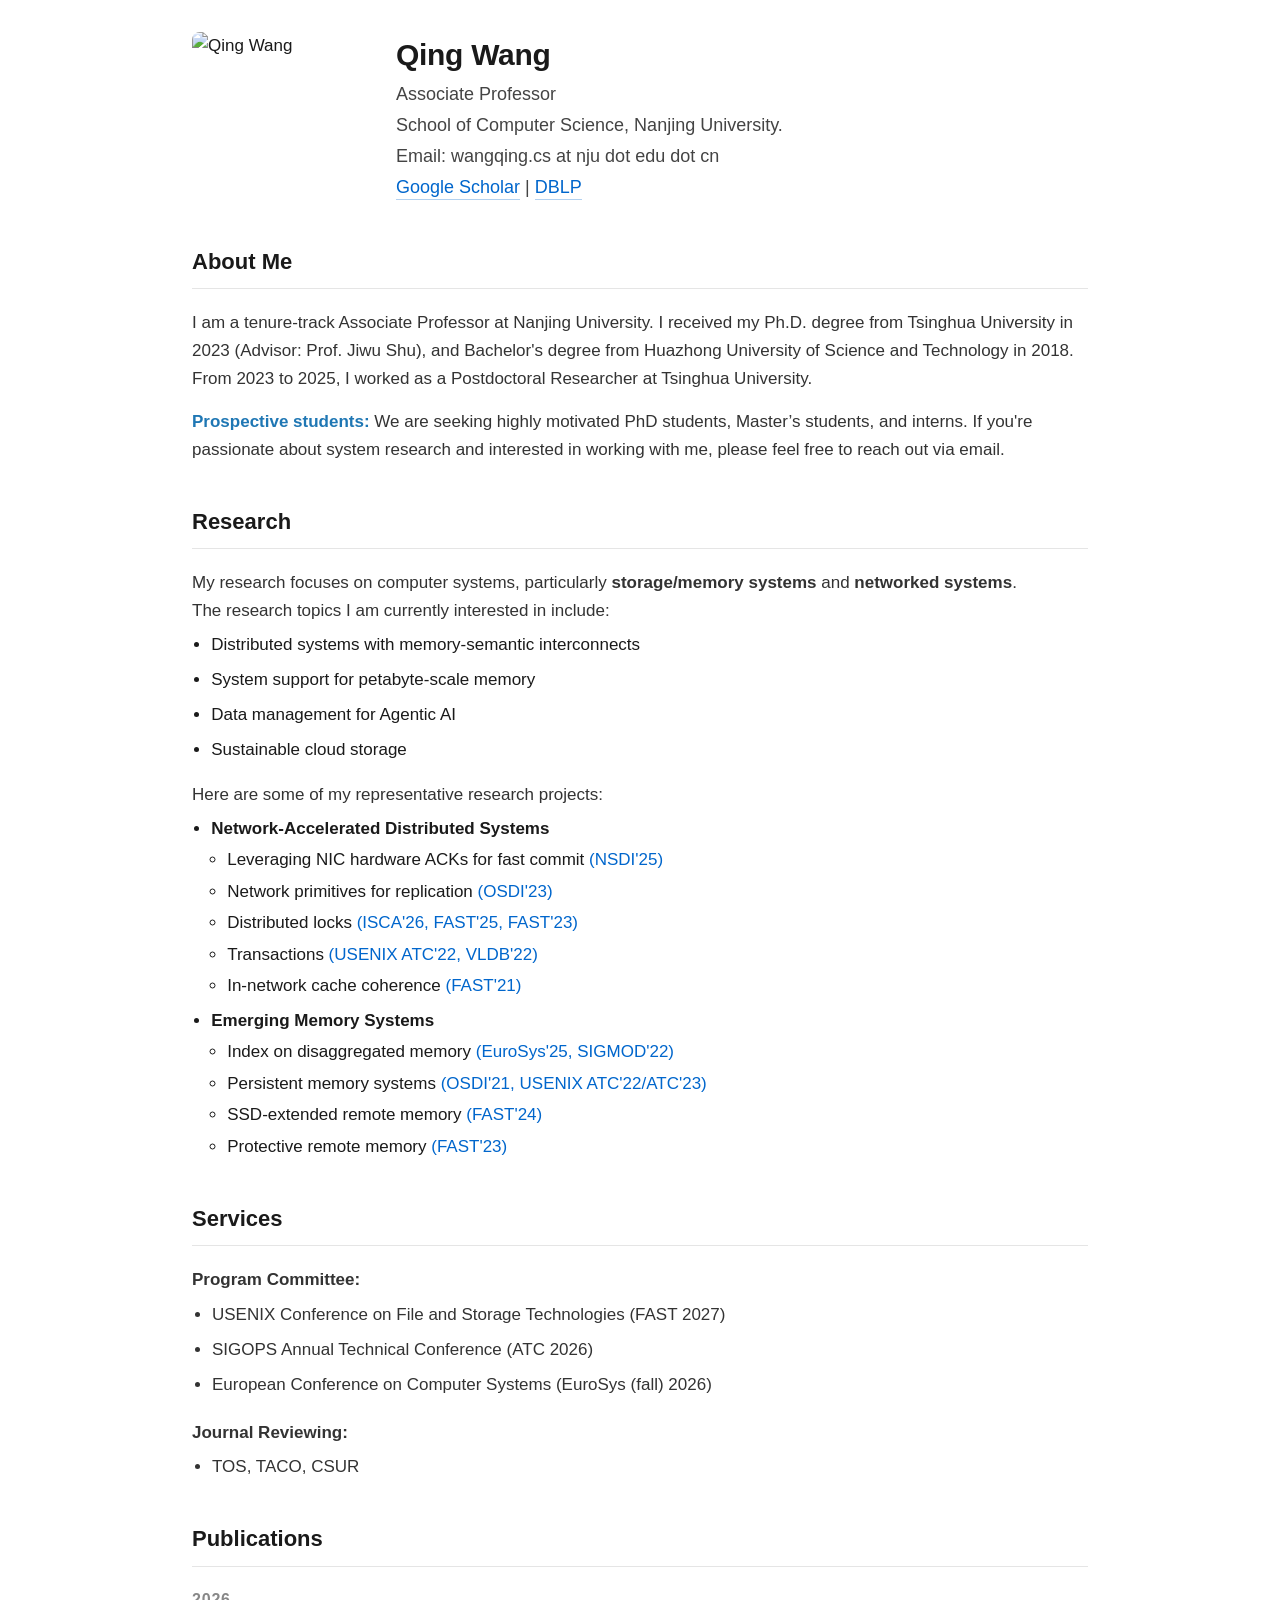
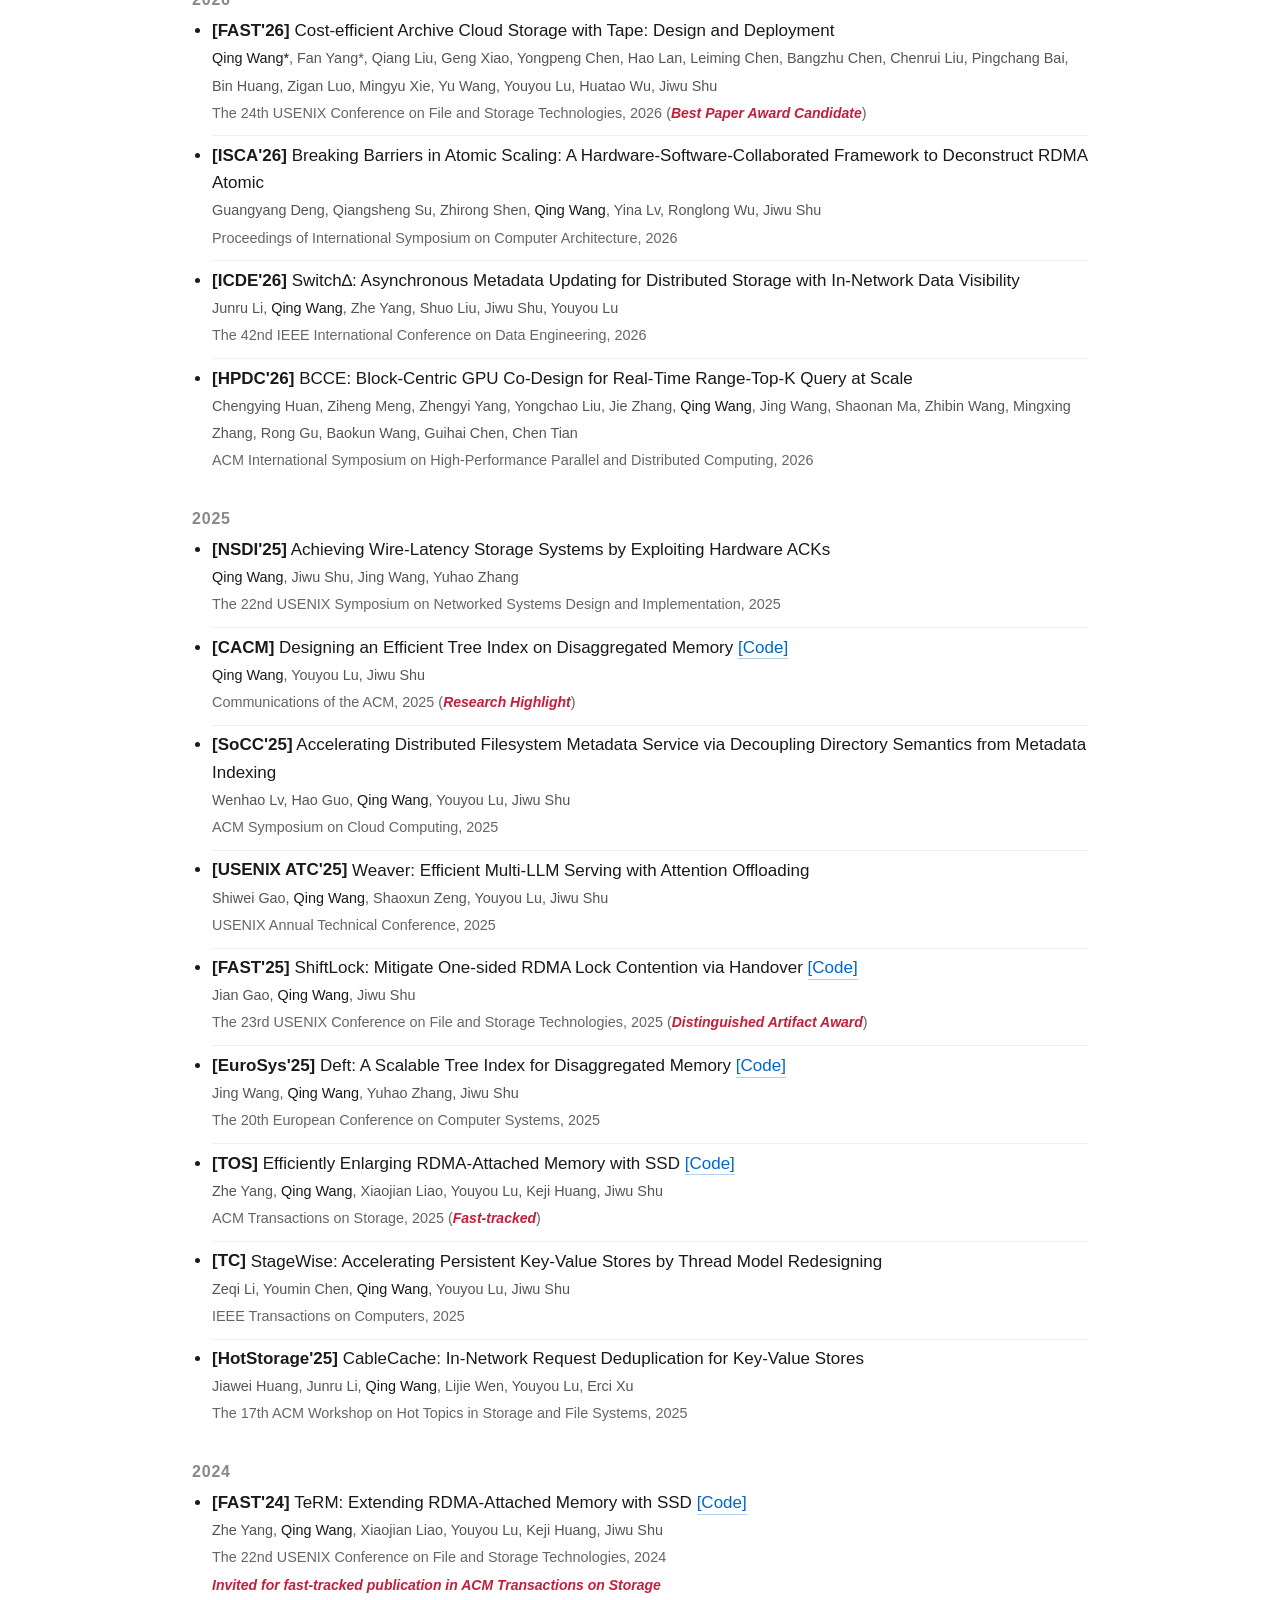
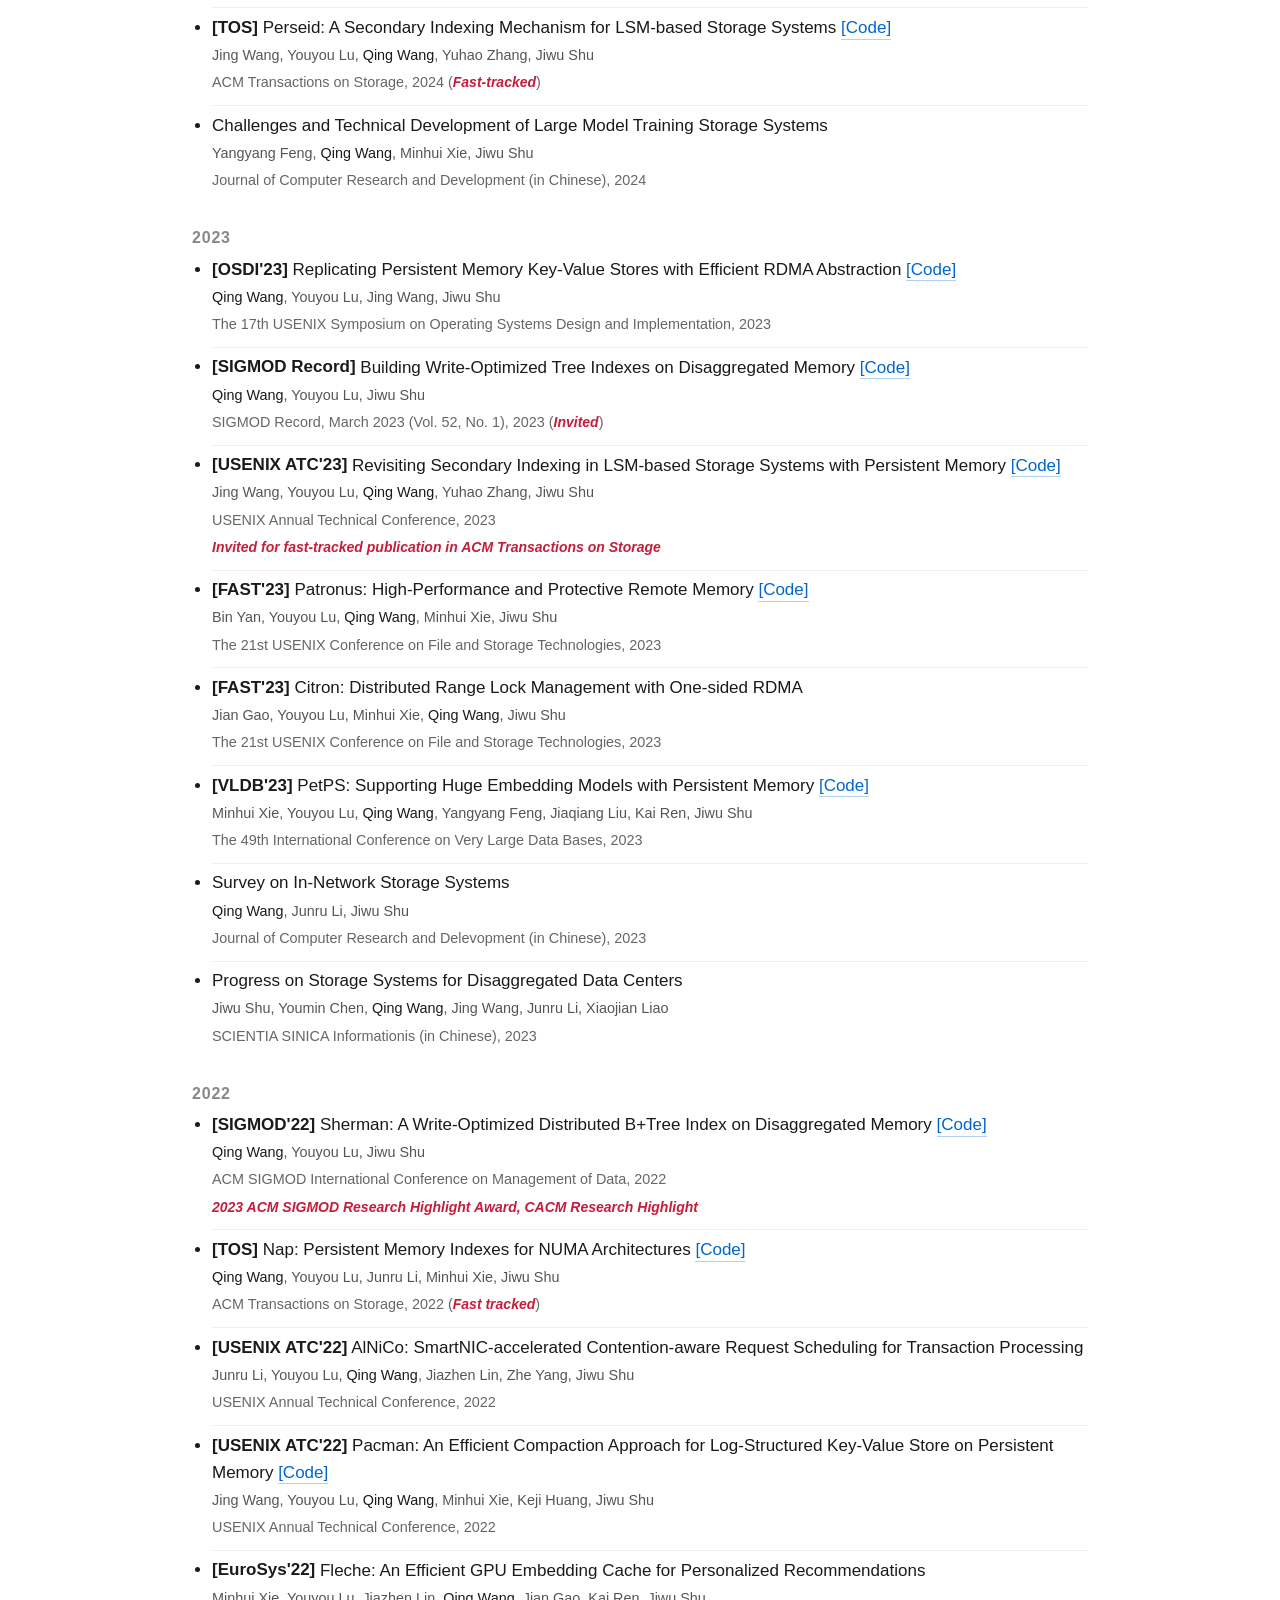
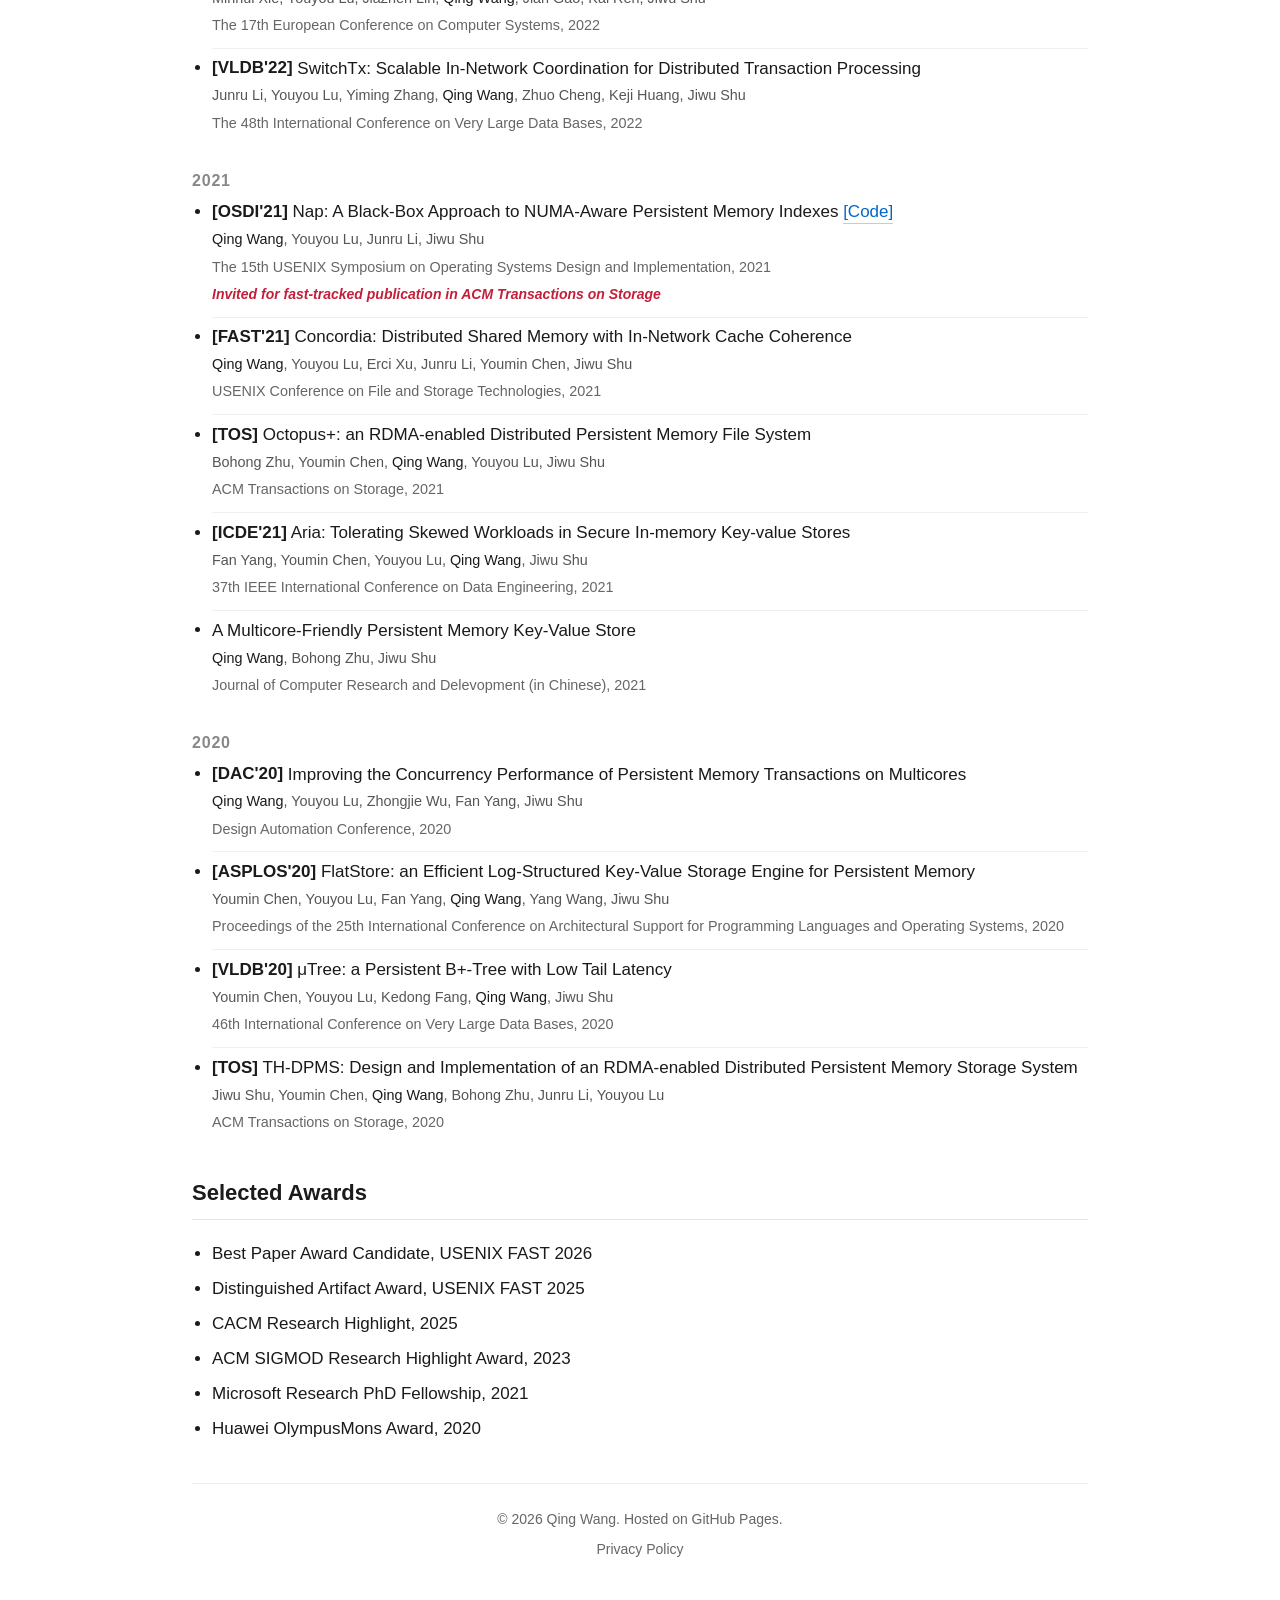
==== commit 5a33bc95: "Update homepage publications and research topics" ====
--- a/index.html
+++ b/index.html
@@ -90,7 +90,7 @@
           <ul>
             <li>Leveraging NIC hardware ACKs for fast commit <span class="blue-tag">(NSDI'25)</span></li>
             <li>Network primitives for replication <span class="blue-tag">(OSDI'23)</span></li>
-            <li>Distributed locks <span class="blue-tag">(FAST'25, FAST'23)</span></li>
+            <li>Distributed locks <span class="blue-tag">(ISCA'26, FAST'25, FAST'23)</span></li>
             <li>Transactions <span class="blue-tag">(USENIX ATC'22, VLDB'22)</span></li>
             <li>In-network cache coherence <span class="blue-tag">(FAST'21)</span></li>
           </ul>
@@ -132,10 +132,22 @@
             <span class="venue-full">The 24th USENIX Conference on File and Storage Technologies, 2026 (<span class="award-inline">Best Paper Award Candidate</span>)</span>
             
           </li><li>
+            <strong>[ISCA'26]</strong> 
+            <span class="paper-title">Breaking Barriers in Atomic Scaling: A Hardware-Software-Collaborated Framework to Deconstruct RDMA Atomic</span><br>
+            <span class="authors">Guangyang Deng, Qiangsheng Su, Zhirong Shen, <span class="highlight">Qing Wang</span>, Yina Lv, Ronglong Wu, Jiwu Shu</span><br>
+            <span class="venue-full">Proceedings of International Symposium on Computer Architecture, 2026</span>
+            
+          </li><li>
             <strong>[ICDE'26]</strong> 
             <span class="paper-title">Switch∆: Asynchronous Metadata Updating for Distributed Storage with In-Network Data Visibility</span><br>
             <span class="authors">Junru Li, <span class="highlight">Qing Wang</span>, Zhe Yang, Shuo Liu, Jiwu Shu, Youyou Lu</span><br>
             <span class="venue-full">The 42nd IEEE International Conference on Data Engineering, 2026</span>
+            
+          </li><li>
+            <strong>[HPDC'26]</strong> 
+            <span class="paper-title">BCCE: Block-Centric GPU Co-Design for Real-Time Range-Top-K Query at Scale</span><br>
+            <span class="authors">Chengying Huan, Ziheng Meng, Zhengyi Yang, Yongchao Liu, Jie Zhang, <span class="highlight">Qing Wang</span>, Jing Wang, Shaonan Ma, Zhibin Wang, Mingxing Zhang, Rong Gu, Baokun Wang, Guihai Chen, Chen Tian</span><br>
+            <span class="venue-full">ACM International Symposium on High-Performance Parallel and Distributed Computing, 2026</span>
             
           </li></ul><h3>2025</h3><ul><li>
             <strong>[NSDI'25]</strong> 
@@ -371,4 +383,5 @@
 
   <a href="https://clustrmaps.com/site/1bf7f" title="Visit tracker" aria-hidden="true"><img src="//clustrmaps.com/map_v2.png?cl=ffffff&amp;w=70&amp;t=n&amp;d=5d4Hb7bouyA-GKIIr2jc4hjqvXWkMD-2kiiFJrlUkPQ" width="0" height="0" alt=""></a>
 
-</body></html>
+
+</body></html>
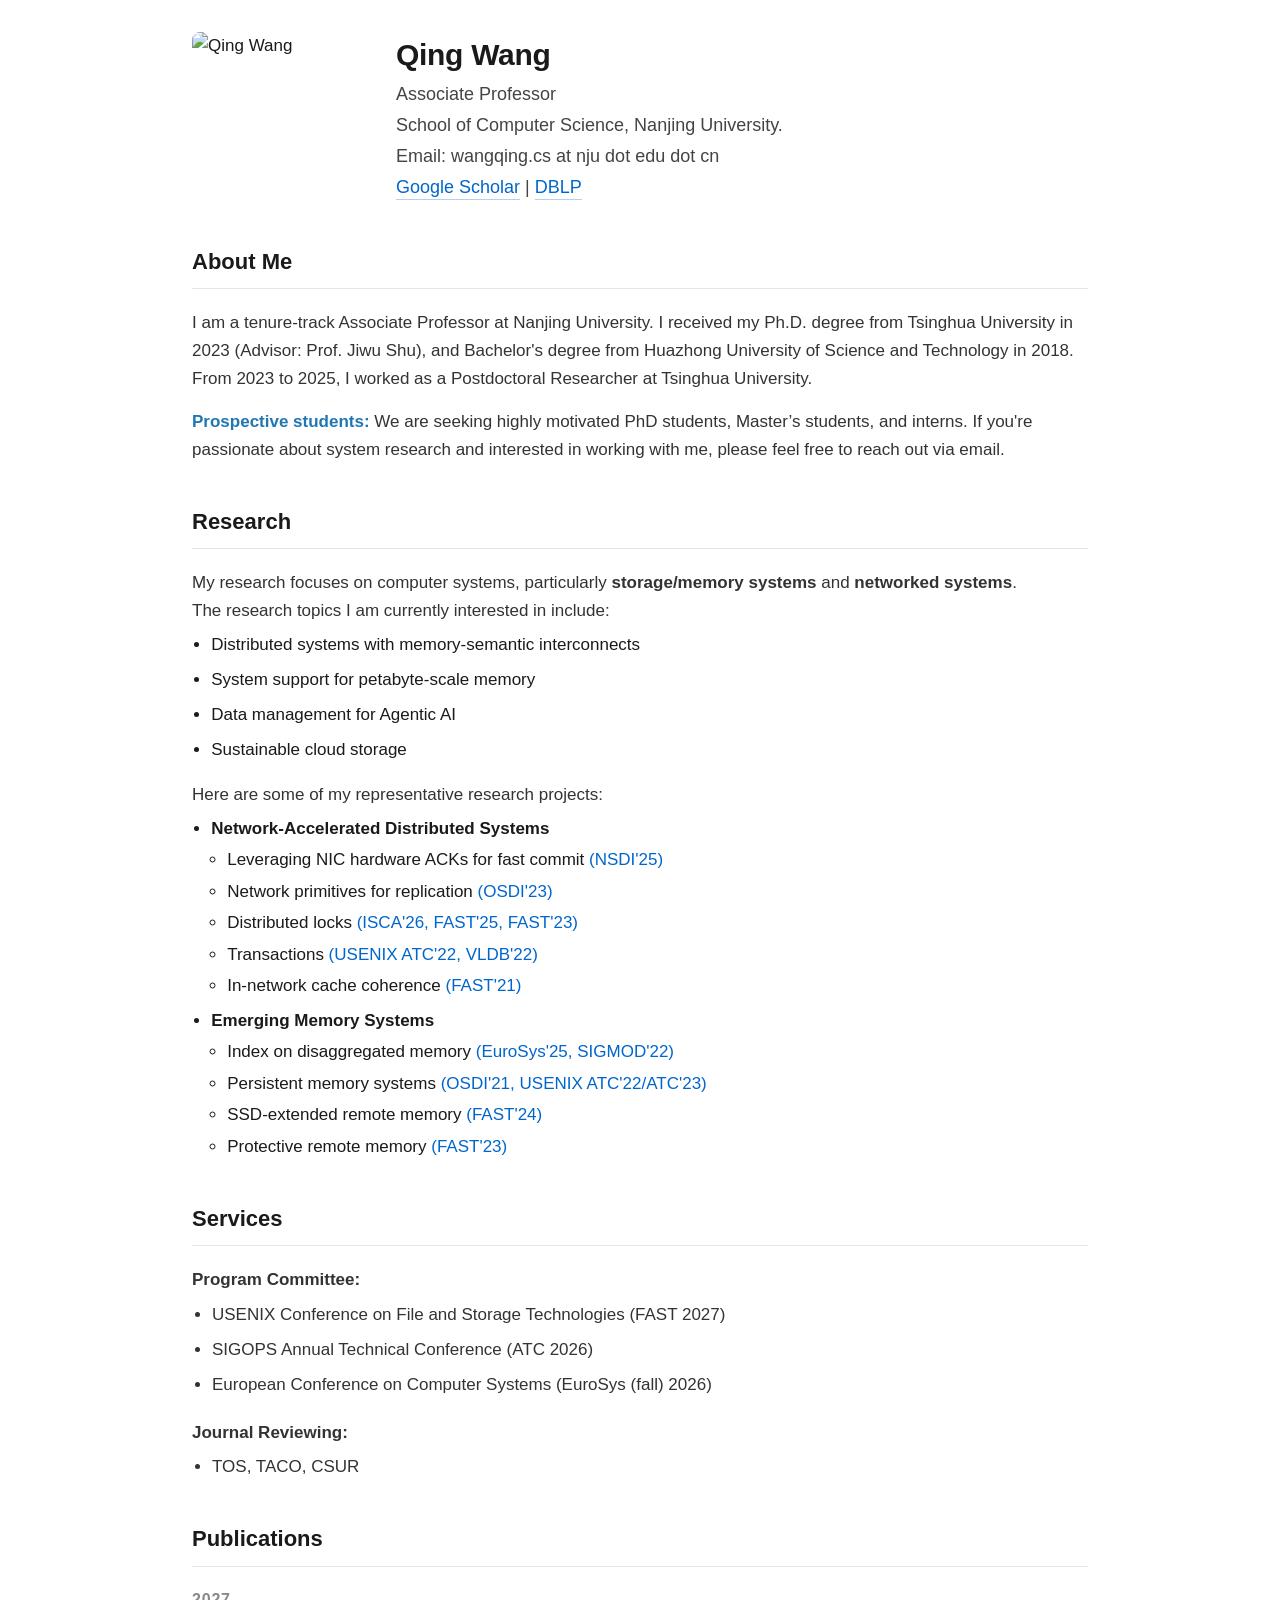
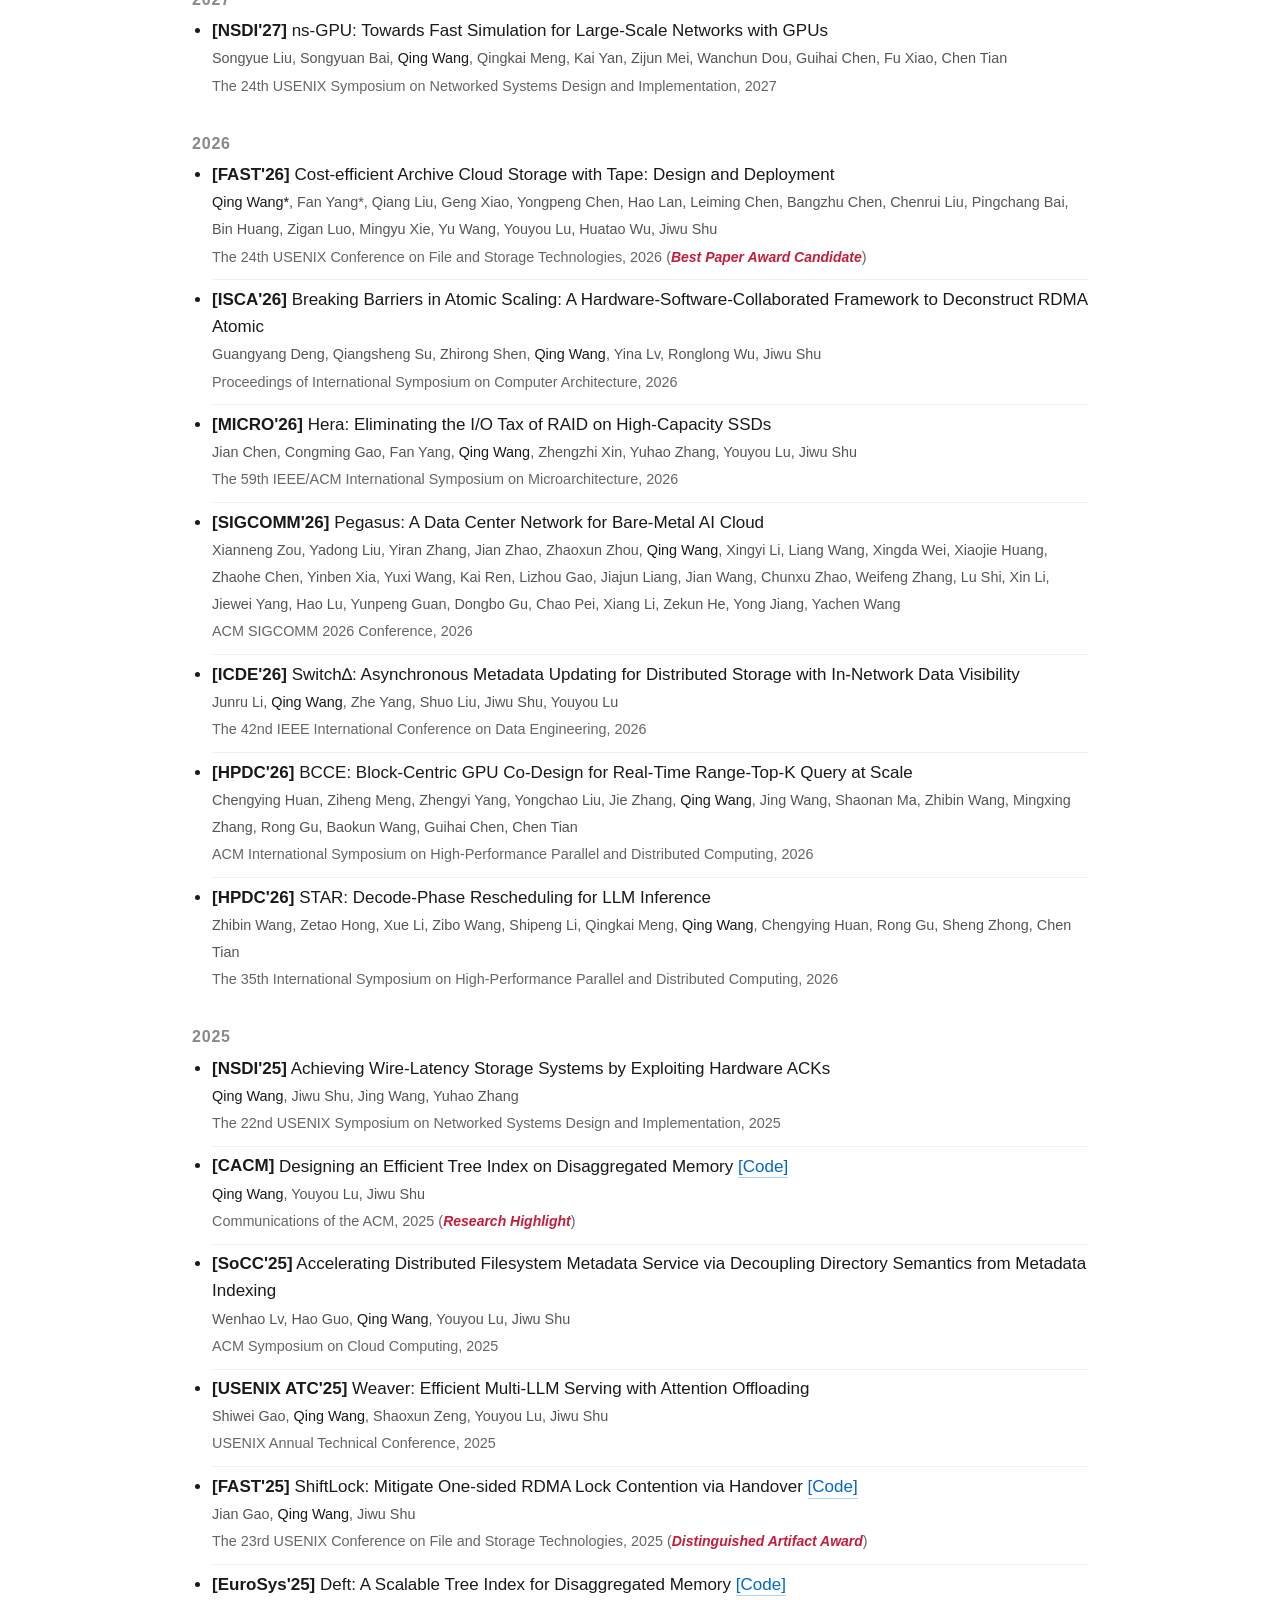
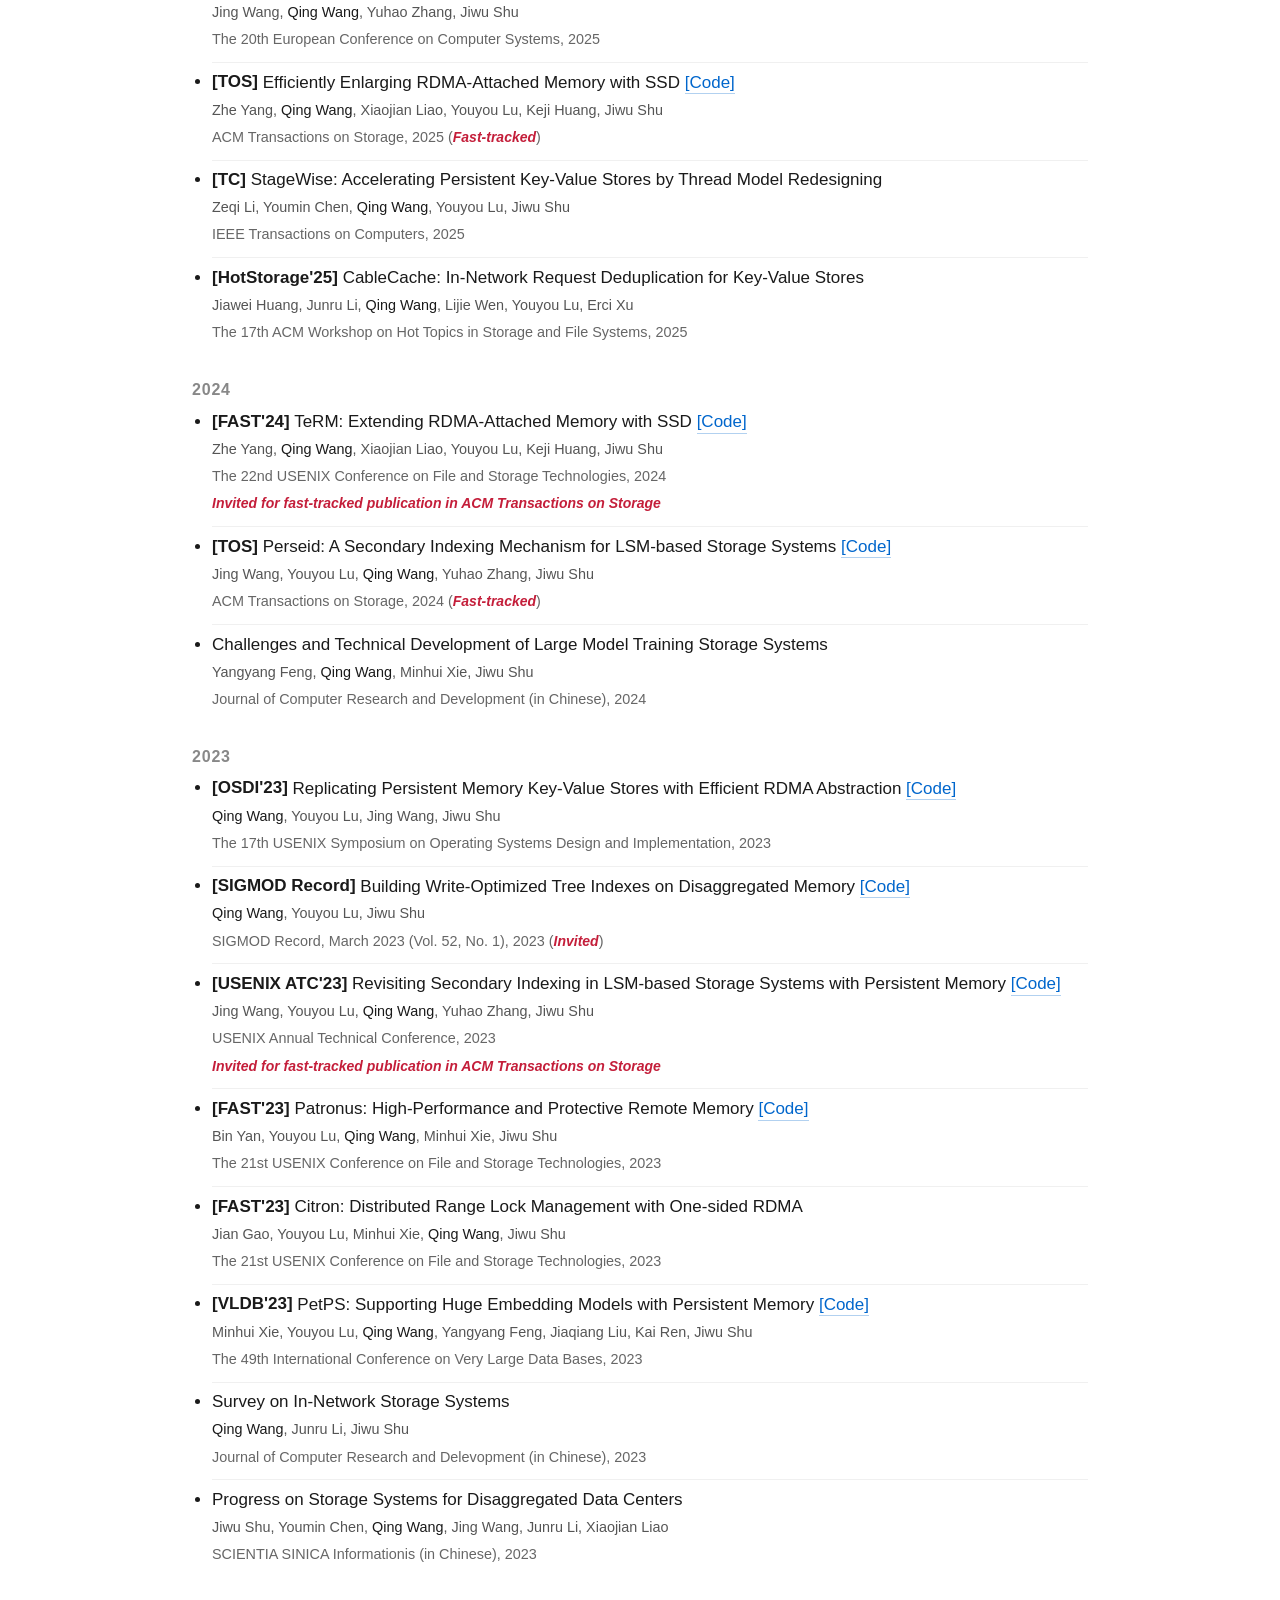
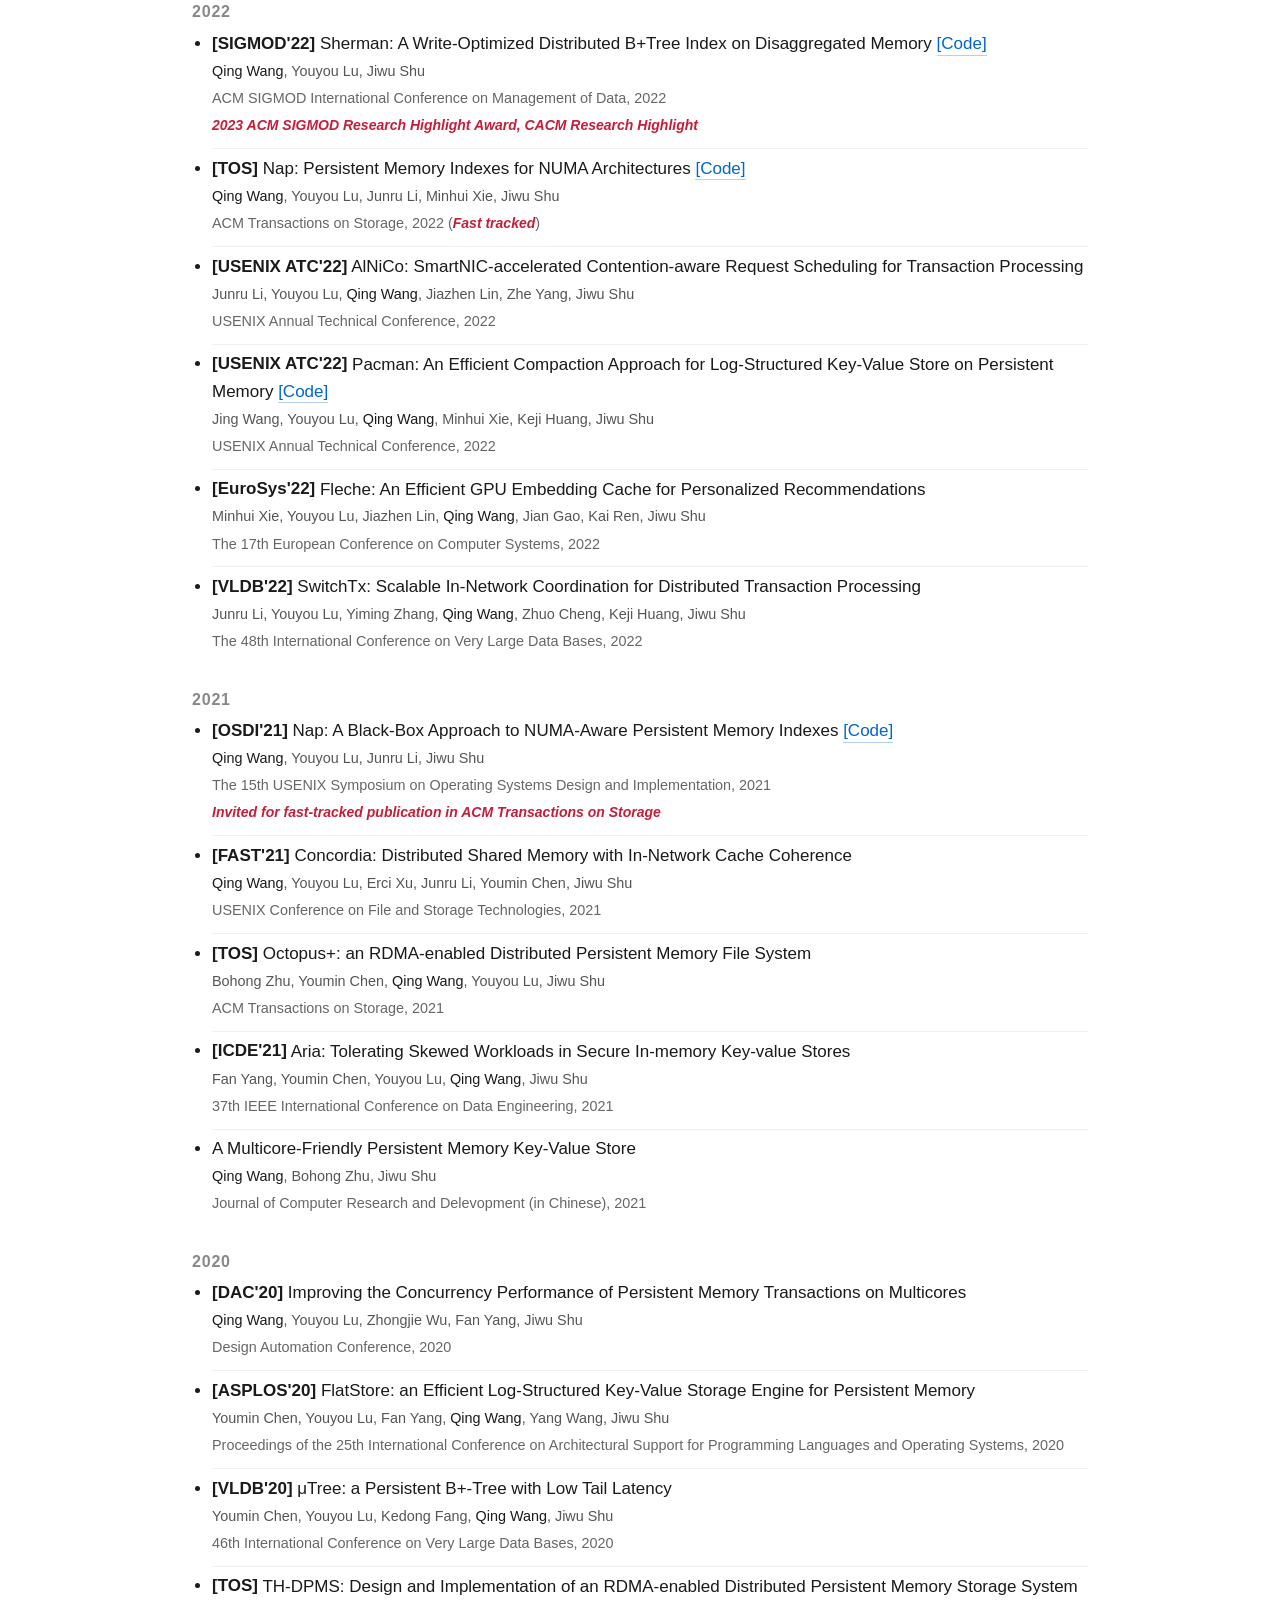
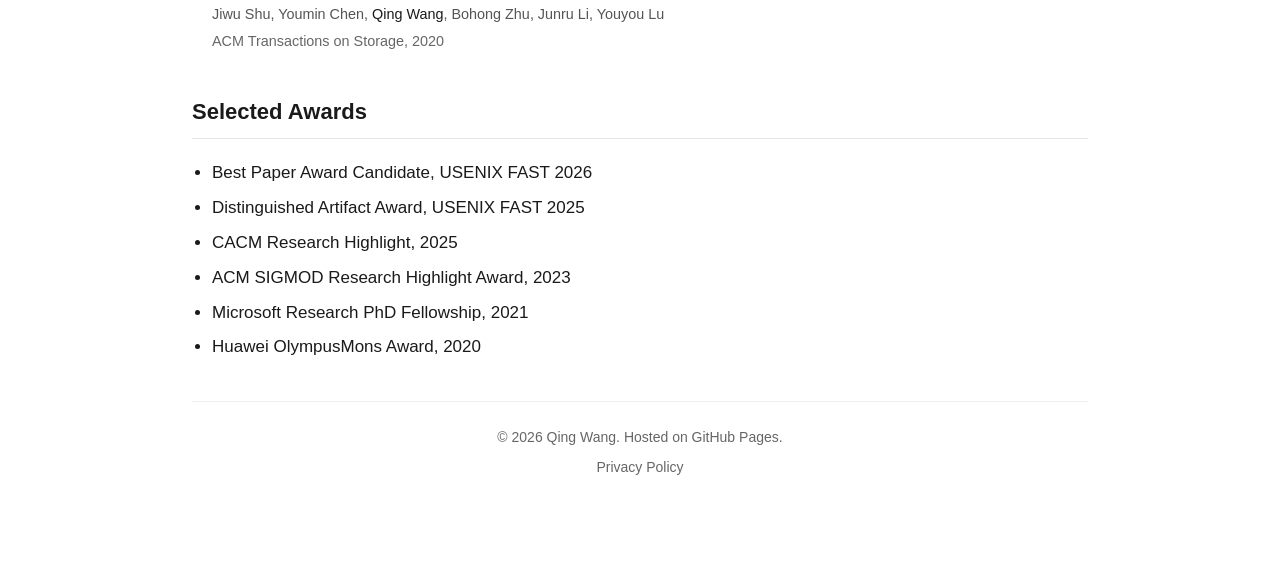
==== commit ea1bc26c: "Update 2026 and 2027 publications" ====
--- a/index.html
+++ b/index.html
@@ -125,9 +125,15 @@
 
     <section id="publications">
       <h2>Publications</h2>
-      <div id="paper-list"><h3>2026</h3><ul><li>
+      <div id="paper-list"><h3>2027</h3><ul><li>
+            <strong>[NSDI'27]</strong> 
+            <span class="paper-title">ns-GPU: Towards Fast Simulation for Large-Scale Networks with GPUs</span><br>
+            <span class="authors">Songyue Liu, Songyuan Bai, <span class="highlight">Qing Wang</span>, Qingkai Meng, Kai Yan, Zijun Mei, Wanchun Dou, Guihai Chen, Fu Xiao, Chen Tian</span><br>
+            <span class="venue-full">The 24th USENIX Symposium on Networked Systems Design and Implementation, 2027</span>
+            
+          </li></ul><h3>2026</h3><ul><li>
             <strong>[FAST'26]</strong> 
-            <a href="https://www.usenix.org/conference/fast26/" target="_blank" rel="noopener noreferrer">Cost-efficient Archive Cloud Storage with Tape: Design and Deployment</a><br>
+            <a href="https://www.usenix.org/system/files/fast26-wang.pdf" target="_blank" rel="noopener noreferrer">Cost-efficient Archive Cloud Storage with Tape: Design and Deployment</a><br>
             <span class="authors"><span class="highlight">Qing Wang*</span>, Fan Yang*, Qiang Liu, Geng Xiao, Yongpeng Chen, Hao Lan, Leiming Chen, Bangzhu Chen, Chenrui Liu, Pingchang Bai, Bin Huang, Zigan Luo, Mingyu Xie, Yu Wang, Youyou Lu, Huatao Wu, Jiwu Shu</span><br>
             <span class="venue-full">The 24th USENIX Conference on File and Storage Technologies, 2026 (<span class="award-inline">Best Paper Award Candidate</span>)</span>
             
@@ -138,6 +144,18 @@
             <span class="venue-full">Proceedings of International Symposium on Computer Architecture, 2026</span>
             
           </li><li>
+            <strong>[MICRO'26]</strong> 
+            <span class="paper-title">Hera: Eliminating the I/O Tax of RAID on High-Capacity SSDs</span><br>
+            <span class="authors">Jian Chen, Congming Gao, Fan Yang, <span class="highlight">Qing Wang</span>, Zhengzhi Xin, Yuhao Zhang, Youyou Lu, Jiwu Shu</span><br>
+            <span class="venue-full">The 59th IEEE/ACM International Symposium on Microarchitecture, 2026</span>
+            
+          </li><li>
+            <strong>[SIGCOMM'26]</strong> 
+            <span class="paper-title">Pegasus: A Data Center Network for Bare-Metal AI Cloud</span><br>
+            <span class="authors">Xianneng Zou, Yadong Liu, Yiran Zhang, Jian Zhao, Zhaoxun Zhou, <span class="highlight">Qing Wang</span>, Xingyi Li, Liang Wang, Xingda Wei, Xiaojie Huang, Zhaohe Chen, Yinben Xia, Yuxi Wang, Kai Ren, Lizhou Gao, Jiajun Liang, Jian Wang, Chunxu Zhao, Weifeng Zhang, Lu Shi, Xin Li, Jiewei Yang, Hao Lu, Yunpeng Guan, Dongbo Gu, Chao Pei, Xiang Li, Zekun He, Yong Jiang, Yachen Wang</span><br>
+            <span class="venue-full">ACM SIGCOMM 2026 Conference, 2026</span>
+            
+          </li><li>
             <strong>[ICDE'26]</strong> 
             <span class="paper-title">Switch∆: Asynchronous Metadata Updating for Distributed Storage with In-Network Data Visibility</span><br>
             <span class="authors">Junru Li, <span class="highlight">Qing Wang</span>, Zhe Yang, Shuo Liu, Jiwu Shu, Youyou Lu</span><br>
@@ -148,6 +166,12 @@
             <span class="paper-title">BCCE: Block-Centric GPU Co-Design for Real-Time Range-Top-K Query at Scale</span><br>
             <span class="authors">Chengying Huan, Ziheng Meng, Zhengyi Yang, Yongchao Liu, Jie Zhang, <span class="highlight">Qing Wang</span>, Jing Wang, Shaonan Ma, Zhibin Wang, Mingxing Zhang, Rong Gu, Baokun Wang, Guihai Chen, Chen Tian</span><br>
             <span class="venue-full">ACM International Symposium on High-Performance Parallel and Distributed Computing, 2026</span>
+            
+          </li><li>
+            <strong>[HPDC'26]</strong> 
+            <a href="https://wzbxpy.github.io/paper/HPDC26-Zhibin-STAR.pdf" target="_blank" rel="noopener noreferrer">STAR: Decode-Phase Rescheduling for LLM Inference</a><br>
+            <span class="authors">Zhibin Wang, Zetao Hong, Xue Li, Zibo Wang, Shipeng Li, Qingkai Meng, <span class="highlight">Qing Wang</span>, Chengying Huan, Rong Gu, Sheng Zhong, Chen Tian</span><br>
+            <span class="venue-full">The 35th International Symposium on High-Performance Parallel and Distributed Computing, 2026</span>
             
           </li></ul><h3>2025</h3><ul><li>
             <strong>[NSDI'25]</strong> 
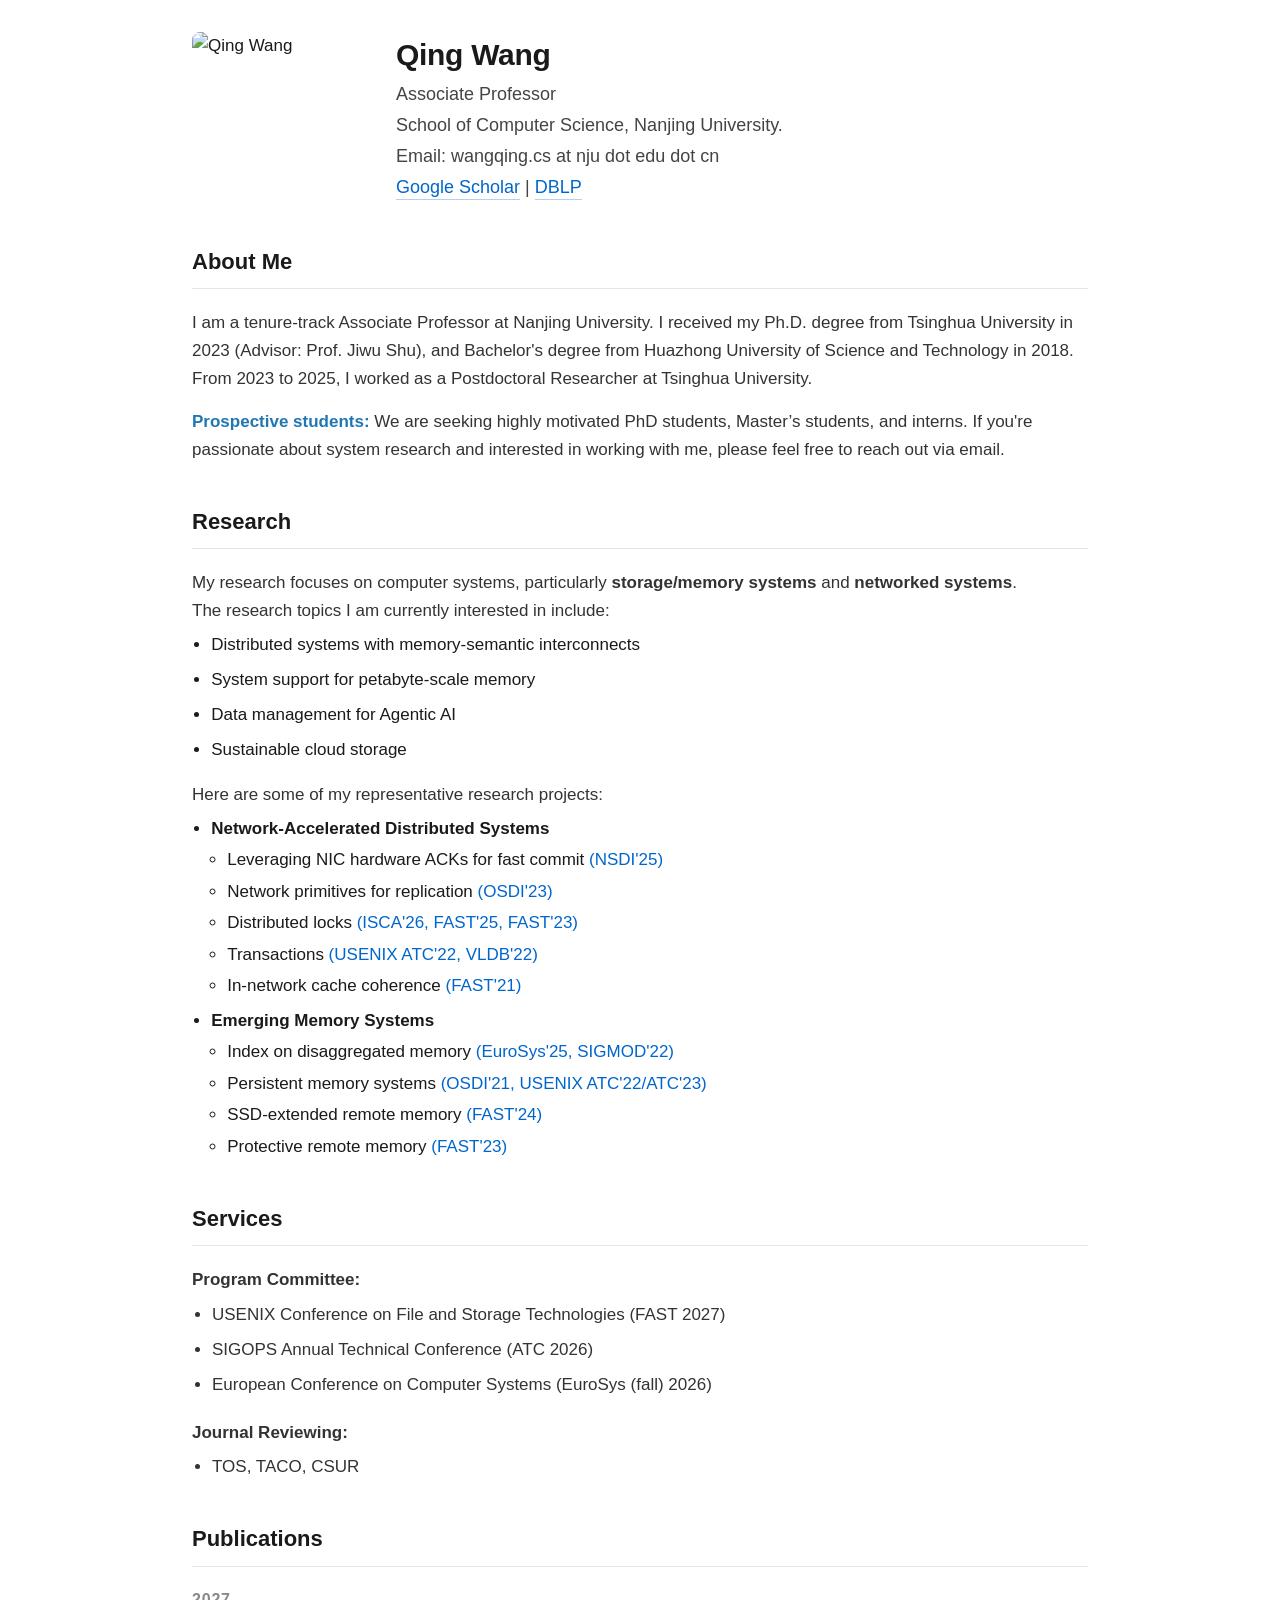
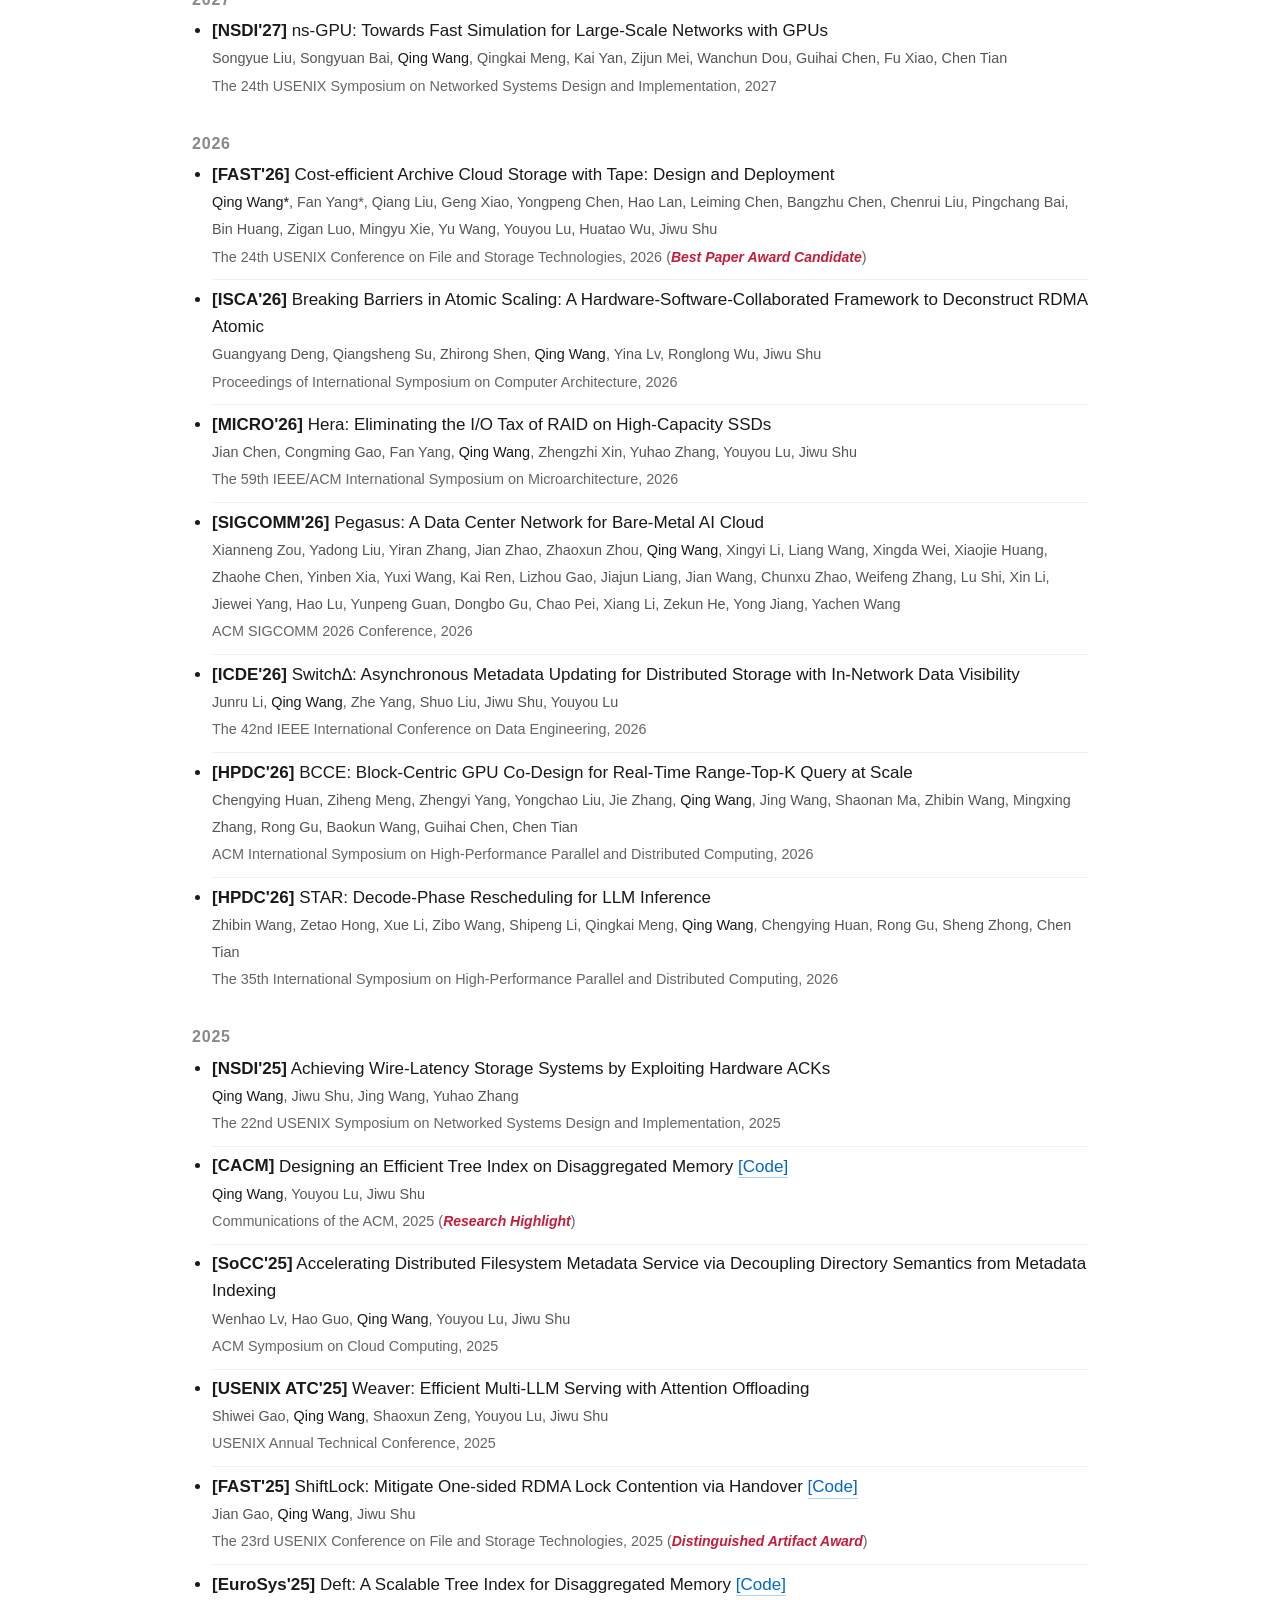
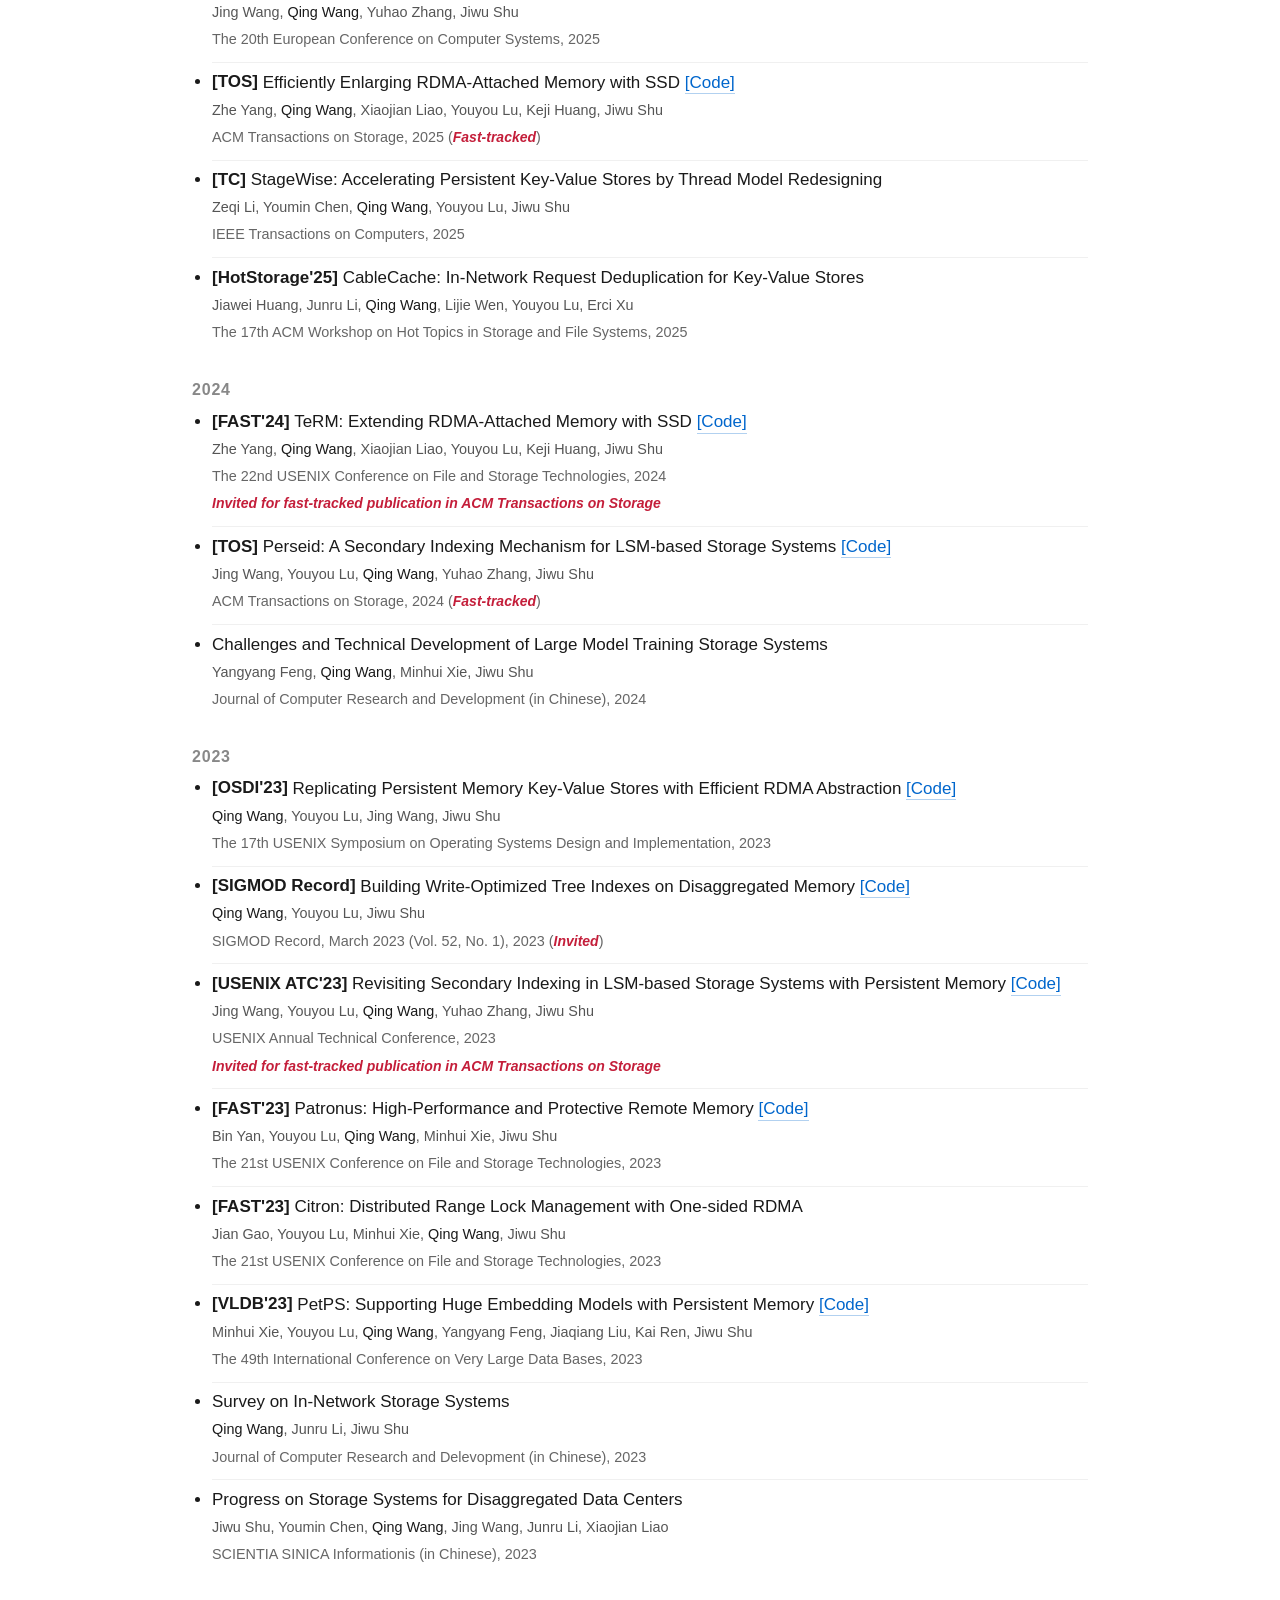
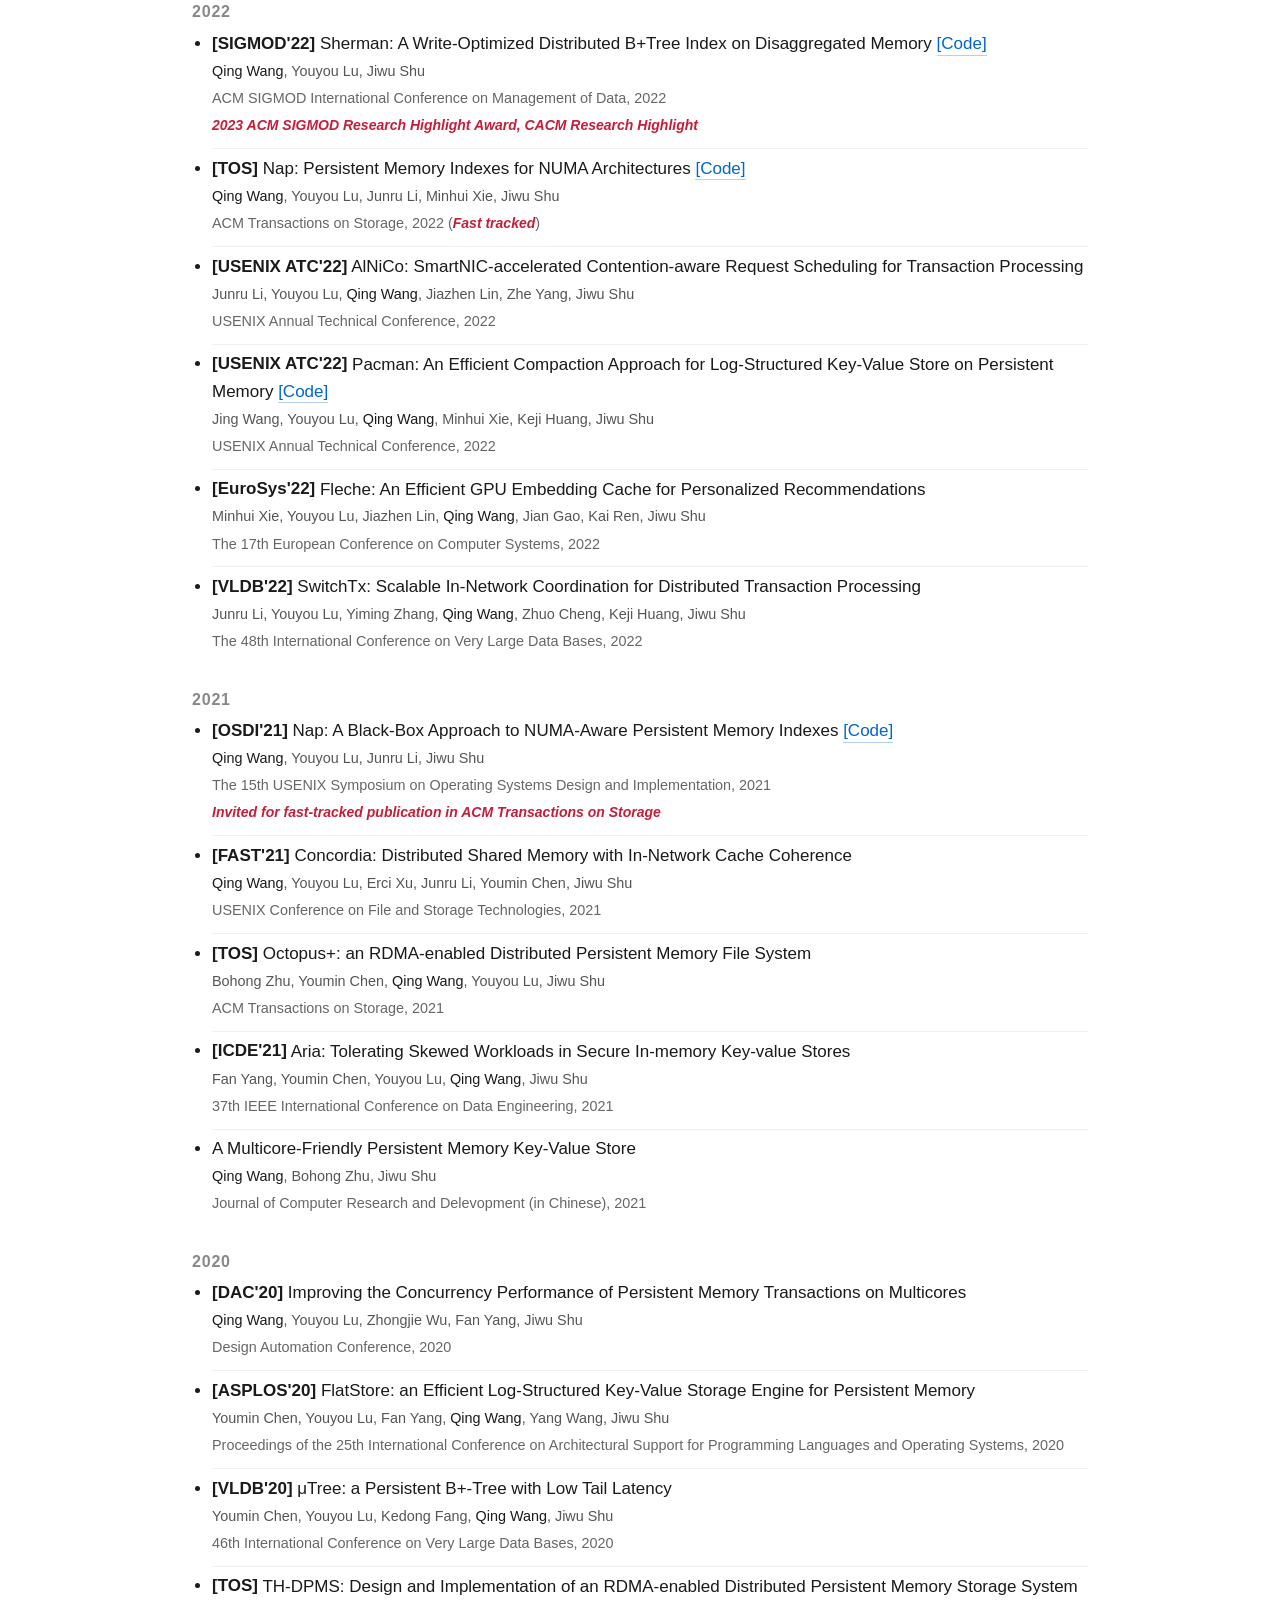
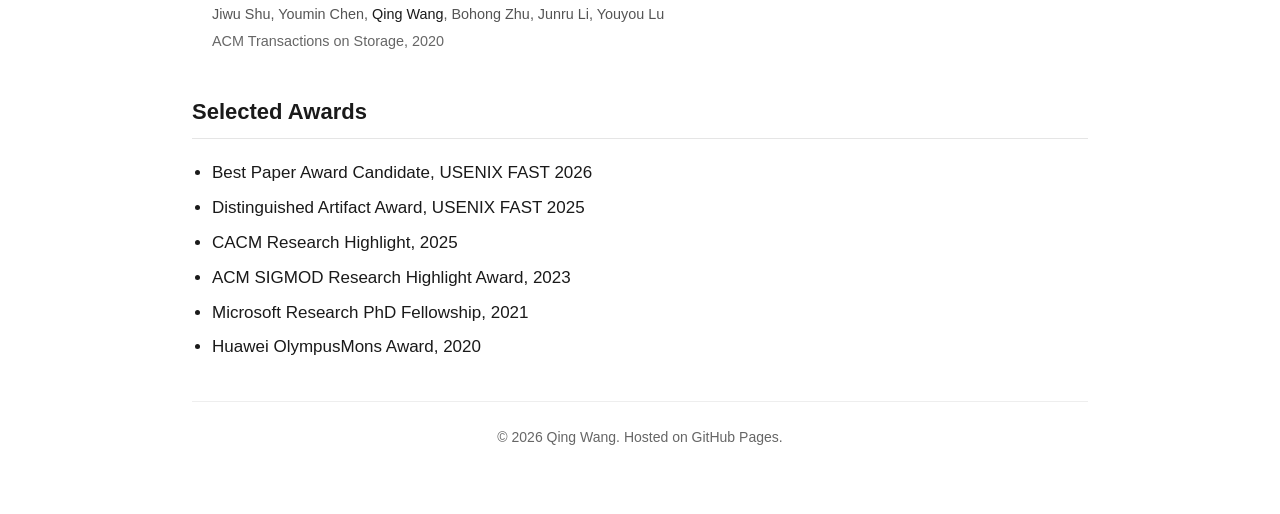
==== commit 8e1feafa: "Replace visitor map with Cloudflare analytics" ====
--- a/index.html
+++ b/index.html
@@ -401,11 +401,12 @@
 
   <footer>
     <p>© 2026 Qing Wang. Hosted on GitHub Pages.</p>
-    <p class="footer-links"><a href="/privacy/">Privacy Policy</a></p>
   </footer>
   </div>
 
-  <a href="https://clustrmaps.com/site/1bf7f" title="Visit tracker" aria-hidden="true"><img src="//clustrmaps.com/map_v2.png?cl=ffffff&amp;w=70&amp;t=n&amp;d=5d4Hb7bouyA-GKIIr2jc4hjqvXWkMD-2kiiFJrlUkPQ" width="0" height="0" alt=""></a>
+  <!-- Cloudflare Web Analytics -->
+  <script type="module" src="https://static.cloudflareinsights.com/beacon.min.js" data-cf-beacon="{&quot;token&quot;: &quot;f4e0fcb10f80484ba989af884645277d&quot;}"></script>
+  <!-- End Cloudflare Web Analytics -->
 
 
 </body></html>
--- a/style.css
+++ b/style.css
@@ -362,18 +362,6 @@
   color: #666;
 }
 
-.footer-links {
-  margin-top: 0.45rem;
-}
-
-.footer-links a {
-  color: #666;
-}
-
-.footer-links a:hover {
-  color: #0066cc;
-}
-
 /* ===== Awards 列表：与 Services 节奏一致 ===== */
 #awards ul {
   margin-top: 0.25em;
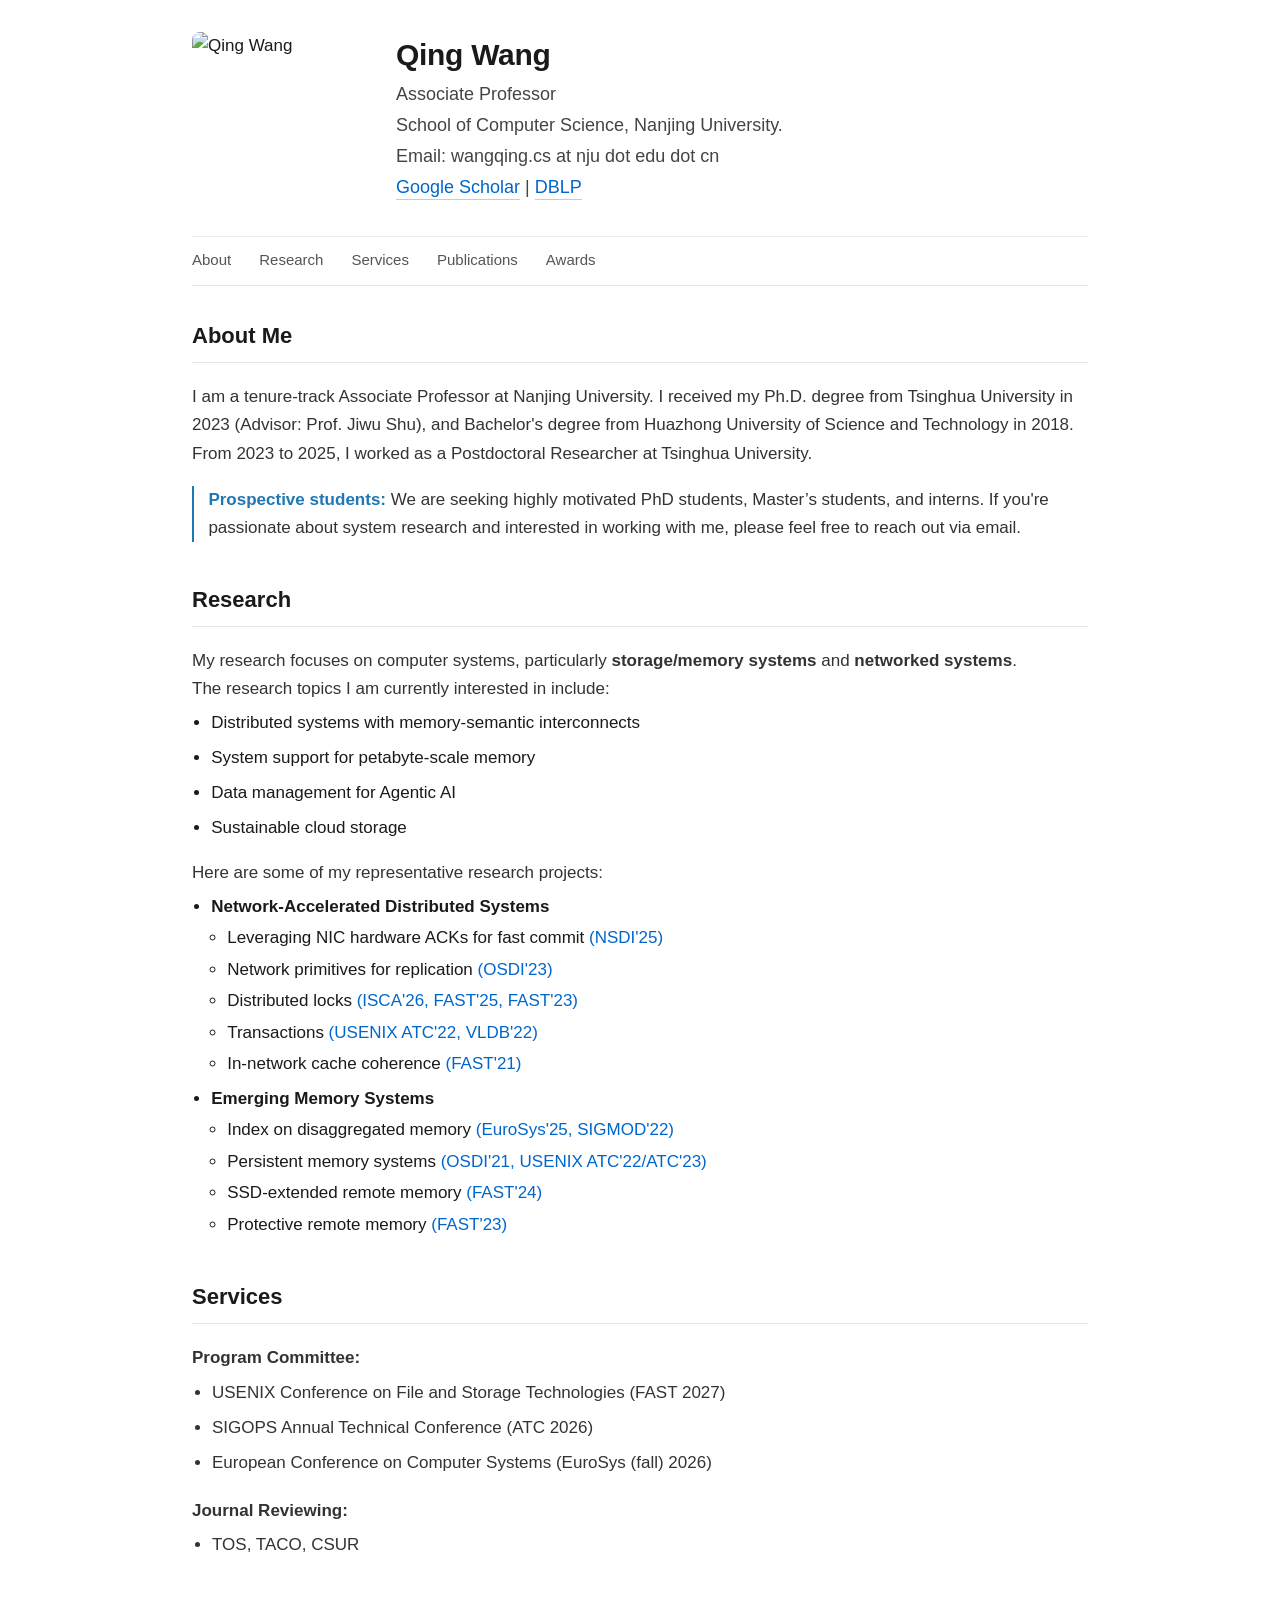
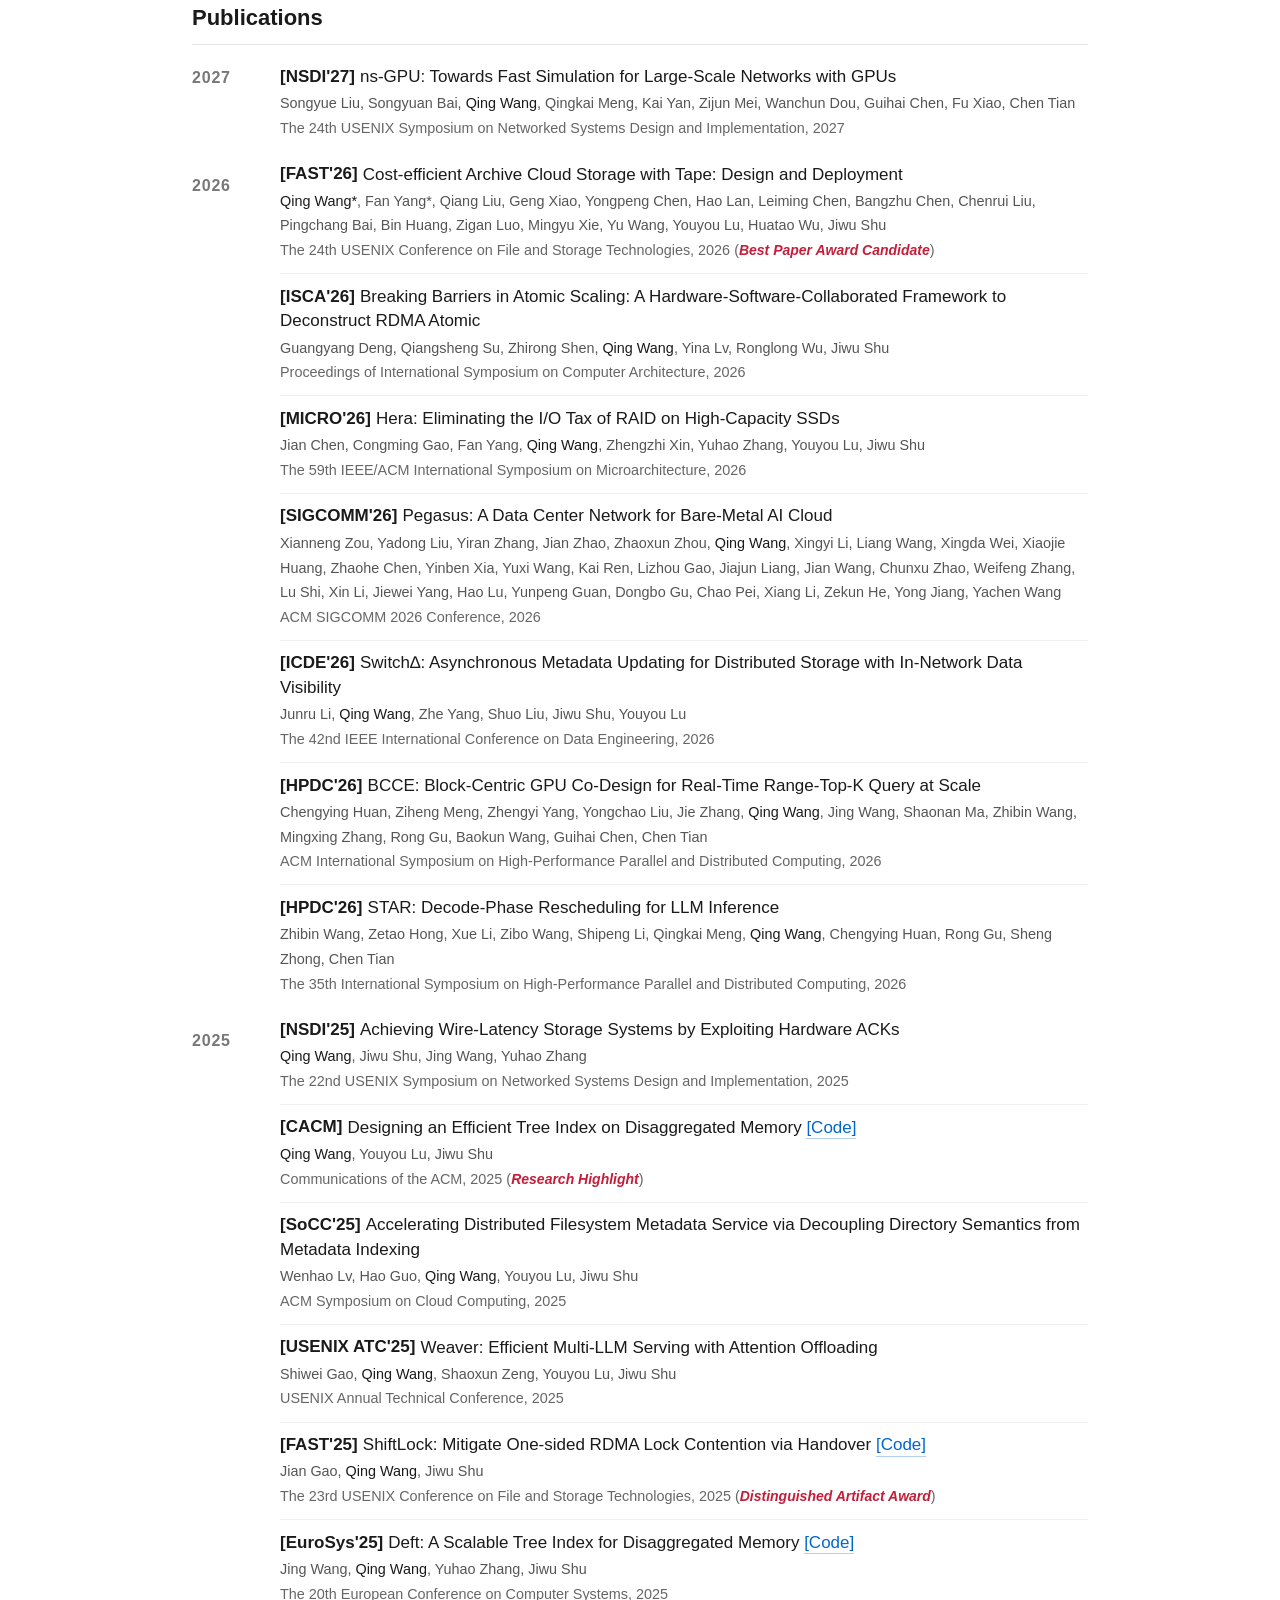
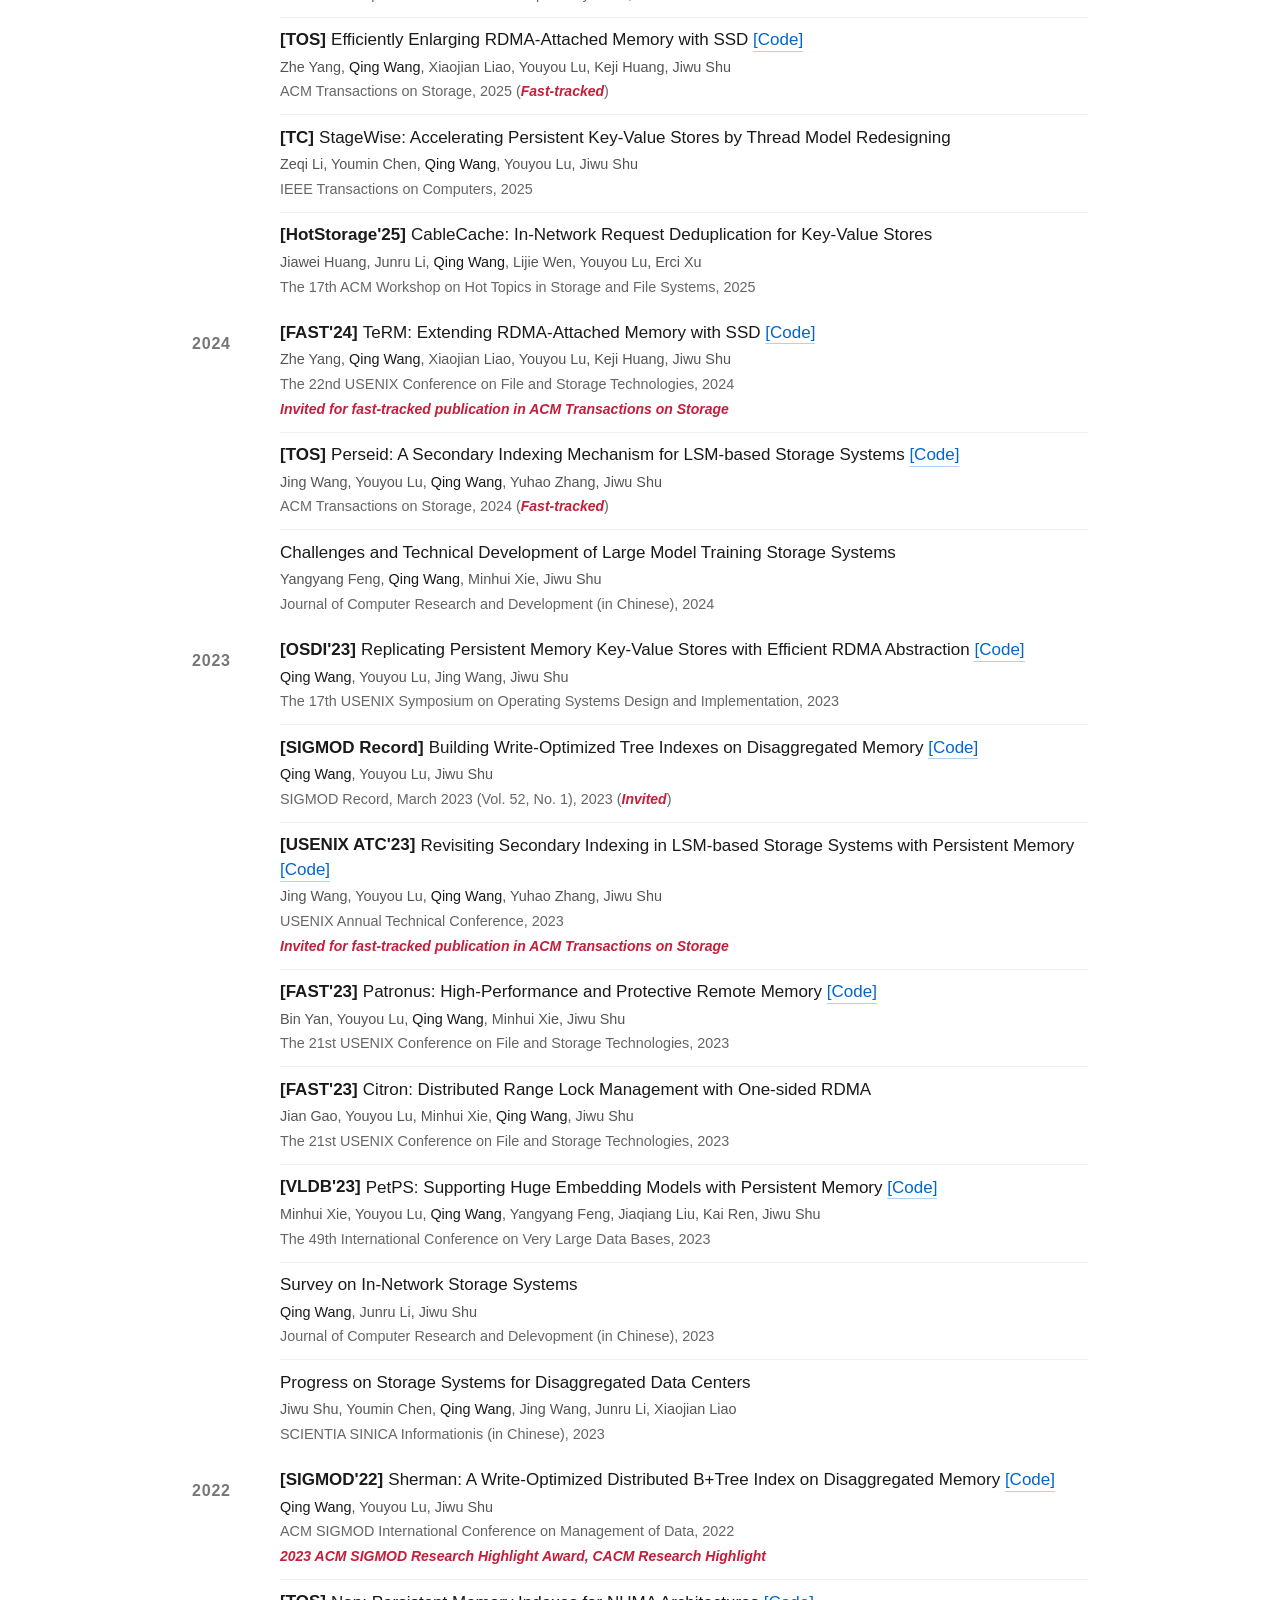
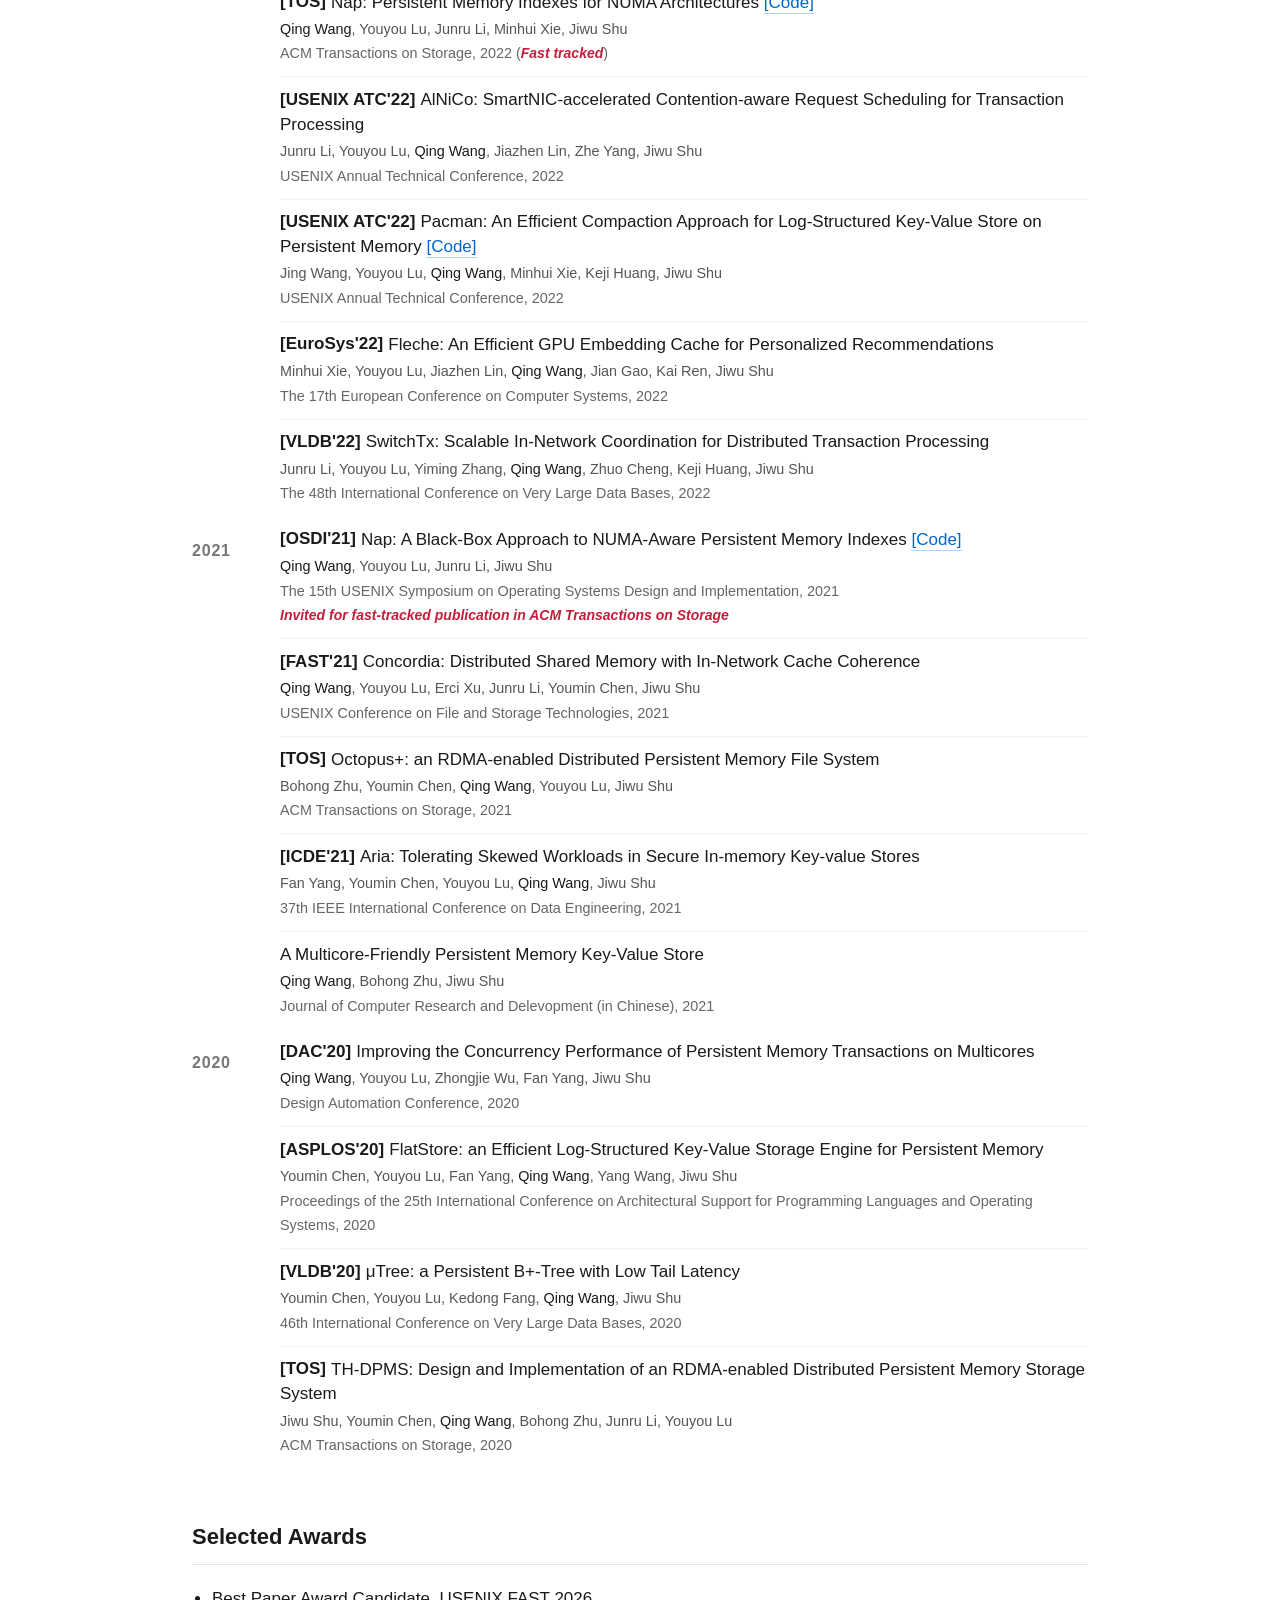
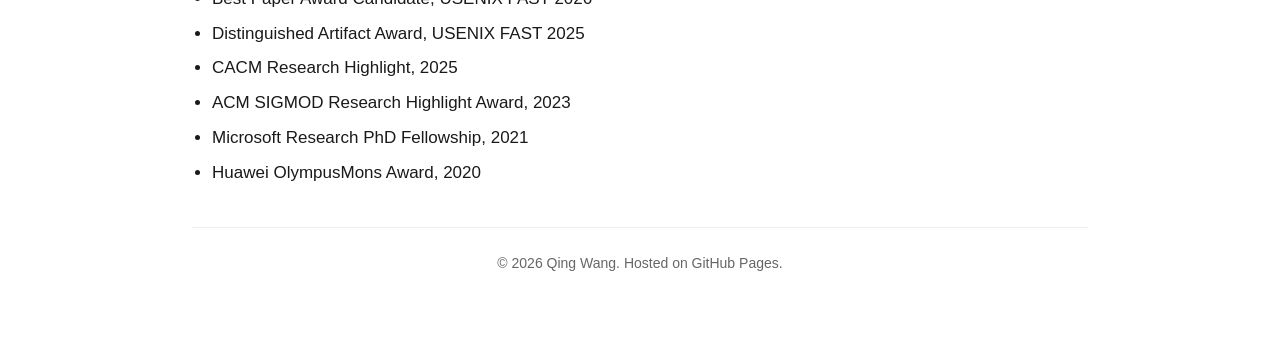
==== commit fbe2d557: "Refine homepage navigation and publication layout" ====
--- a/index.html
+++ b/index.html
@@ -54,6 +54,14 @@
       </p>
     </div>
   </header>
+
+  <nav class="section-nav" aria-label="Page sections">
+    <a href="#about">About</a>
+    <a href="#research">Research</a>
+    <a href="#services">Services</a>
+    <a href="#publications">Publications</a>
+    <a href="#awards">Awards</a>
+  </nav>
 
   <main>
     <section id="about">
@@ -125,265 +133,7 @@
 
     <section id="publications">
       <h2>Publications</h2>
-      <div id="paper-list"><h3>2027</h3><ul><li>
-            <strong>[NSDI'27]</strong> 
-            <span class="paper-title">ns-GPU: Towards Fast Simulation for Large-Scale Networks with GPUs</span><br>
-            <span class="authors">Songyue Liu, Songyuan Bai, <span class="highlight">Qing Wang</span>, Qingkai Meng, Kai Yan, Zijun Mei, Wanchun Dou, Guihai Chen, Fu Xiao, Chen Tian</span><br>
-            <span class="venue-full">The 24th USENIX Symposium on Networked Systems Design and Implementation, 2027</span>
-            
-          </li></ul><h3>2026</h3><ul><li>
-            <strong>[FAST'26]</strong> 
-            <a href="https://www.usenix.org/system/files/fast26-wang.pdf" target="_blank" rel="noopener noreferrer">Cost-efficient Archive Cloud Storage with Tape: Design and Deployment</a><br>
-            <span class="authors"><span class="highlight">Qing Wang*</span>, Fan Yang*, Qiang Liu, Geng Xiao, Yongpeng Chen, Hao Lan, Leiming Chen, Bangzhu Chen, Chenrui Liu, Pingchang Bai, Bin Huang, Zigan Luo, Mingyu Xie, Yu Wang, Youyou Lu, Huatao Wu, Jiwu Shu</span><br>
-            <span class="venue-full">The 24th USENIX Conference on File and Storage Technologies, 2026 (<span class="award-inline">Best Paper Award Candidate</span>)</span>
-            
-          </li><li>
-            <strong>[ISCA'26]</strong> 
-            <span class="paper-title">Breaking Barriers in Atomic Scaling: A Hardware-Software-Collaborated Framework to Deconstruct RDMA Atomic</span><br>
-            <span class="authors">Guangyang Deng, Qiangsheng Su, Zhirong Shen, <span class="highlight">Qing Wang</span>, Yina Lv, Ronglong Wu, Jiwu Shu</span><br>
-            <span class="venue-full">Proceedings of International Symposium on Computer Architecture, 2026</span>
-            
-          </li><li>
-            <strong>[MICRO'26]</strong> 
-            <span class="paper-title">Hera: Eliminating the I/O Tax of RAID on High-Capacity SSDs</span><br>
-            <span class="authors">Jian Chen, Congming Gao, Fan Yang, <span class="highlight">Qing Wang</span>, Zhengzhi Xin, Yuhao Zhang, Youyou Lu, Jiwu Shu</span><br>
-            <span class="venue-full">The 59th IEEE/ACM International Symposium on Microarchitecture, 2026</span>
-            
-          </li><li>
-            <strong>[SIGCOMM'26]</strong> 
-            <span class="paper-title">Pegasus: A Data Center Network for Bare-Metal AI Cloud</span><br>
-            <span class="authors">Xianneng Zou, Yadong Liu, Yiran Zhang, Jian Zhao, Zhaoxun Zhou, <span class="highlight">Qing Wang</span>, Xingyi Li, Liang Wang, Xingda Wei, Xiaojie Huang, Zhaohe Chen, Yinben Xia, Yuxi Wang, Kai Ren, Lizhou Gao, Jiajun Liang, Jian Wang, Chunxu Zhao, Weifeng Zhang, Lu Shi, Xin Li, Jiewei Yang, Hao Lu, Yunpeng Guan, Dongbo Gu, Chao Pei, Xiang Li, Zekun He, Yong Jiang, Yachen Wang</span><br>
-            <span class="venue-full">ACM SIGCOMM 2026 Conference, 2026</span>
-            
-          </li><li>
-            <strong>[ICDE'26]</strong> 
-            <span class="paper-title">Switch∆: Asynchronous Metadata Updating for Distributed Storage with In-Network Data Visibility</span><br>
-            <span class="authors">Junru Li, <span class="highlight">Qing Wang</span>, Zhe Yang, Shuo Liu, Jiwu Shu, Youyou Lu</span><br>
-            <span class="venue-full">The 42nd IEEE International Conference on Data Engineering, 2026</span>
-            
-          </li><li>
-            <strong>[HPDC'26]</strong> 
-            <span class="paper-title">BCCE: Block-Centric GPU Co-Design for Real-Time Range-Top-K Query at Scale</span><br>
-            <span class="authors">Chengying Huan, Ziheng Meng, Zhengyi Yang, Yongchao Liu, Jie Zhang, <span class="highlight">Qing Wang</span>, Jing Wang, Shaonan Ma, Zhibin Wang, Mingxing Zhang, Rong Gu, Baokun Wang, Guihai Chen, Chen Tian</span><br>
-            <span class="venue-full">ACM International Symposium on High-Performance Parallel and Distributed Computing, 2026</span>
-            
-          </li><li>
-            <strong>[HPDC'26]</strong> 
-            <a href="https://wzbxpy.github.io/paper/HPDC26-Zhibin-STAR.pdf" target="_blank" rel="noopener noreferrer">STAR: Decode-Phase Rescheduling for LLM Inference</a><br>
-            <span class="authors">Zhibin Wang, Zetao Hong, Xue Li, Zibo Wang, Shipeng Li, Qingkai Meng, <span class="highlight">Qing Wang</span>, Chengying Huan, Rong Gu, Sheng Zhong, Chen Tian</span><br>
-            <span class="venue-full">The 35th International Symposium on High-Performance Parallel and Distributed Computing, 2026</span>
-            
-          </li></ul><h3>2025</h3><ul><li>
-            <strong>[NSDI'25]</strong> 
-            <a href="https://www.usenix.org/conference/nsdi25/presentation/wang-qing" target="_blank" rel="noopener noreferrer">Achieving Wire-Latency Storage Systems by Exploiting Hardware ACKs</a><br>
-            <span class="authors"><span class="highlight">Qing Wang</span>, Jiwu Shu, Jing Wang, Yuhao Zhang</span><br>
-            <span class="venue-full">The 22nd USENIX Symposium on Networked Systems Design and Implementation, 2025</span>
-            
-          </li><li>
-            <strong>[CACM]</strong> 
-            <a href="https://cacm.acm.org/research-highlights/designing-an-efficient-tree-index-on-disaggregated-memory/" target="_blank" rel="noopener noreferrer">Designing an Efficient Tree Index on Disaggregated Memory</a> <a href="https://github.com/thustorage/Sherman" target="_blank" rel="noopener noreferrer" class="blue-tag">[Code]</a><br>
-            <span class="authors"><span class="highlight">Qing Wang</span>, Youyou Lu, Jiwu Shu</span><br>
-            <span class="venue-full">Communications of the ACM, 2025 (<span class="award-inline">Research Highlight</span>)</span>
-            
-          </li><li>
-            <strong>[SoCC'25]</strong> 
-            <span class="paper-title">Accelerating Distributed Filesystem Metadata Service via Decoupling Directory Semantics from Metadata Indexing</span><br>
-            <span class="authors">Wenhao Lv, Hao Guo, <span class="highlight">Qing Wang</span>, Youyou Lu, Jiwu Shu</span><br>
-            <span class="venue-full">ACM Symposium on Cloud Computing, 2025</span>
-            
-          </li><li>
-            <strong>[USENIX ATC'25]</strong> 
-            <a href="https://www.usenix.org/conference/atc25/presentation/gao" target="_blank" rel="noopener noreferrer">Weaver: Efficient Multi-LLM Serving with Attention Offloading</a><br>
-            <span class="authors">Shiwei Gao, <span class="highlight">Qing Wang</span>, Shaoxun Zeng, Youyou Lu, Jiwu Shu</span><br>
-            <span class="venue-full">USENIX Annual Technical Conference, 2025</span>
-            
-          </li><li>
-            <strong>[FAST'25]</strong> 
-            <a href="https://www.usenix.org/conference/fast25/presentation/gao" target="_blank" rel="noopener noreferrer">ShiftLock: Mitigate One-sided RDMA Lock Contention via Handover</a> <a href="https://github.com/thustorage/shiftlock" target="_blank" rel="noopener noreferrer" class="blue-tag">[Code]</a><br>
-            <span class="authors">Jian Gao, <span class="highlight">Qing Wang</span>, Jiwu Shu</span><br>
-            <span class="venue-full">The 23rd USENIX Conference on File and Storage Technologies, 2025 (<span class="award-inline">Distinguished Artifact Award</span>)</span>
-            
-          </li><li>
-            <strong>[EuroSys'25]</strong> 
-            <a href="https://dl.acm.org/doi/10.1145/3689031.3696062" target="_blank" rel="noopener noreferrer">Deft: A Scalable Tree Index for Disaggregated Memory</a> <a href="https://github.com/thustorage/deft" target="_blank" rel="noopener noreferrer" class="blue-tag">[Code]</a><br>
-            <span class="authors">Jing Wang, <span class="highlight">Qing Wang</span>, Yuhao Zhang, Jiwu Shu</span><br>
-            <span class="venue-full">The 20th European Conference on Computer Systems, 2025</span>
-            
-          </li><li>
-            <strong>[TOS]</strong> 
-            <a href="https://dl.acm.org/doi/10.1145/3700772" target="_blank" rel="noopener noreferrer">Efficiently Enlarging RDMA-Attached Memory with SSD</a> <a href="https://github.com/thustorage/TeRM" target="_blank" rel="noopener noreferrer" class="blue-tag">[Code]</a><br>
-            <span class="authors">Zhe Yang, <span class="highlight">Qing Wang</span>, Xiaojian Liao, Youyou Lu, Keji Huang, Jiwu Shu</span><br>
-            <span class="venue-full">ACM Transactions on Storage, 2025 (<span class="award-inline">Fast-tracked</span>)</span>
-            
-          </li><li>
-            <strong>[TC]</strong> 
-            <a href="https://doi.org/10.1109/TC.2025.3605763" target="_blank" rel="noopener noreferrer">StageWise: Accelerating Persistent Key-Value Stores by Thread Model Redesigning</a><br>
-            <span class="authors">Zeqi Li, Youmin Chen, <span class="highlight">Qing Wang</span>, Youyou Lu, Jiwu Shu</span><br>
-            <span class="venue-full">IEEE Transactions on Computers, 2025</span>
-            
-          </li><li>
-            <strong>[HotStorage'25]</strong> 
-            <span class="paper-title">CableCache: In-Network Request Deduplication for Key-Value Stores</span><br>
-            <span class="authors">Jiawei Huang, Junru Li, <span class="highlight">Qing Wang</span>, Lijie Wen, Youyou Lu, Erci Xu</span><br>
-            <span class="venue-full">The 17th ACM Workshop on Hot Topics in Storage and File Systems, 2025</span>
-            
-          </li></ul><h3>2024</h3><ul><li>
-            <strong>[FAST'24]</strong> 
-            <a href="https://www.usenix.org/conference/fast24" target="_blank" rel="noopener noreferrer">TeRM: Extending RDMA-Attached Memory with SSD</a> <a href="https://github.com/thustorage/TeRM" target="_blank" rel="noopener noreferrer" class="blue-tag">[Code]</a><br>
-            <span class="authors">Zhe Yang, <span class="highlight">Qing Wang</span>, Xiaojian Liao, Youyou Lu, Keji Huang, Jiwu Shu</span><br>
-            <span class="venue-full">The 22nd USENIX Conference on File and Storage Technologies, 2024</span>
-            <br><span class="award">Invited for fast-tracked publication in ACM Transactions on Storage</span>
-          </li><li>
-            <strong>[TOS]</strong> 
-            <a href="https://dl.acm.org/doi/10.1145/3633285" target="_blank" rel="noopener noreferrer">Perseid: A Secondary Indexing Mechanism for LSM-based Storage Systems</a> <a href="https://github.com/thustorage/perseid" target="_blank" rel="noopener noreferrer" class="blue-tag">[Code]</a><br>
-            <span class="authors">Jing Wang, Youyou Lu, <span class="highlight">Qing Wang</span>, Yuhao Zhang, Jiwu Shu</span><br>
-            <span class="venue-full">ACM Transactions on Storage, 2024 (<span class="award-inline">Fast-tracked</span>)</span>
-            
-          </li><li>
-            
-            <span class="paper-title">Challenges and Technical Development of Large Model Training Storage Systems</span><br>
-            <span class="authors">Yangyang Feng, <span class="highlight">Qing Wang</span>, Minhui Xie, Jiwu Shu</span><br>
-            <span class="venue-full">Journal of Computer Research and Development (in Chinese), 2024</span>
-            
-          </li></ul><h3>2023</h3><ul><li>
-            <strong>[OSDI'23]</strong> 
-            <a href="https://www.usenix.org/conference/osdi23/presentation/wang-qing" target="_blank" rel="noopener noreferrer">Replicating Persistent Memory Key-Value Stores with Efficient RDMA Abstraction</a> <a href="https://github.com/thustorage/rowan" target="_blank" rel="noopener noreferrer" class="blue-tag">[Code]</a><br>
-            <span class="authors"><span class="highlight">Qing Wang</span>, Youyou Lu, Jing Wang, Jiwu Shu</span><br>
-            <span class="venue-full">The 17th USENIX Symposium on Operating Systems Design and Implementation, 2023</span>
-            
-          </li><li>
-            <strong>[SIGMOD Record]</strong> 
-            <a href="https://sigmodrecord.org/2023/04/29/building-write-optimized-tree-indexes-on-disaggregated-memory/" target="_blank" rel="noopener noreferrer">Building Write-Optimized Tree Indexes on Disaggregated Memory</a> <a href="https://github.com/thustorage/Sherman" target="_blank" rel="noopener noreferrer" class="blue-tag">[Code]</a><br>
-            <span class="authors"><span class="highlight">Qing Wang</span>, Youyou Lu, Jiwu Shu</span><br>
-            <span class="venue-full">SIGMOD Record, March 2023 (Vol. 52, No. 1), 2023 (<span class="award-inline">Invited</span>)</span>
-            
-          </li><li>
-            <strong>[USENIX ATC'23]</strong> 
-            <a href="https://www.usenix.org/conference/atc23/presentation/wang-jing" target="_blank" rel="noopener noreferrer">Revisiting Secondary Indexing in LSM-based Storage Systems with Persistent Memory</a> <a href="https://github.com/thustorage/perseid" target="_blank" rel="noopener noreferrer" class="blue-tag">[Code]</a><br>
-            <span class="authors">Jing Wang, Youyou Lu, <span class="highlight">Qing Wang</span>, Yuhao Zhang, Jiwu Shu</span><br>
-            <span class="venue-full">USENIX Annual Technical Conference, 2023</span>
-            <br><span class="award">Invited for fast-tracked publication in ACM Transactions on Storage</span>
-          </li><li>
-            <strong>[FAST'23]</strong> 
-            <a href="https://www.usenix.org/conference/fast23/presentation/yan" target="_blank" rel="noopener noreferrer">Patronus: High-Performance and Protective Remote Memory</a> <a href="https://github.com/YanB25/Patronus" target="_blank" rel="noopener noreferrer" class="blue-tag">[Code]</a><br>
-            <span class="authors">Bin Yan, Youyou Lu, <span class="highlight">Qing Wang</span>, Minhui Xie, Jiwu Shu</span><br>
-            <span class="venue-full">The 21st USENIX Conference on File and Storage Technologies, 2023</span>
-            
-          </li><li>
-            <strong>[FAST'23]</strong> 
-            <a href="https://www.usenix.org/conference/fast23/presentation/gao" target="_blank" rel="noopener noreferrer">Citron: Distributed Range Lock Management with One-sided RDMA</a><br>
-            <span class="authors">Jian Gao, Youyou Lu, Minhui Xie, <span class="highlight">Qing Wang</span>, Jiwu Shu</span><br>
-            <span class="venue-full">The 21st USENIX Conference on File and Storage Technologies, 2023</span>
-            
-          </li><li>
-            <strong>[VLDB'23]</strong> 
-            <a href="https://www.vldb.org/pvldb/vol16/p1013-xie.pdf" target="_blank" rel="noopener noreferrer">PetPS: Supporting Huge Embedding Models with Persistent Memory</a> <a href="https://github.com/thustorage/PetPS" target="_blank" rel="noopener noreferrer" class="blue-tag">[Code]</a><br>
-            <span class="authors">Minhui Xie, Youyou Lu, <span class="highlight">Qing Wang</span>, Yangyang Feng, Jiaqiang Liu, Kai Ren, Jiwu Shu</span><br>
-            <span class="venue-full">The 49th International Conference on Very Large Data Bases, 2023</span>
-            
-          </li><li>
-            
-            <span class="paper-title">Survey on In-Network Storage Systems</span><br>
-            <span class="authors"><span class="highlight">Qing Wang</span>, Junru Li, Jiwu Shu</span><br>
-            <span class="venue-full">Journal of Computer Research and Delevopment (in Chinese), 2023</span>
-            
-          </li><li>
-            
-            <a href="https://storage.cs.tsinghua.edu.cn/publications/分离式数据中心的存储系统研究进展.pdf" target="_blank" rel="noopener noreferrer">Progress on Storage Systems for Disaggregated Data Centers</a><br>
-            <span class="authors">Jiwu Shu, Youmin Chen, <span class="highlight">Qing Wang</span>, Jing Wang, Junru Li, Xiaojian Liao</span><br>
-            <span class="venue-full">SCIENTIA SINICA Informationis (in Chinese), 2023</span>
-            
-          </li></ul><h3>2022</h3><ul><li>
-            <strong>[SIGMOD'22]</strong> 
-            <a href="https://dl.acm.org/doi/10.1145/3514221.3517824" target="_blank" rel="noopener noreferrer">Sherman: A Write-Optimized Distributed B+Tree Index on Disaggregated Memory</a> <a href="https://github.com/thustorage/Sherman" target="_blank" rel="noopener noreferrer" class="blue-tag">[Code]</a><br>
-            <span class="authors"><span class="highlight">Qing Wang</span>, Youyou Lu, Jiwu Shu</span><br>
-            <span class="venue-full">ACM SIGMOD International Conference on Management of Data, 2022</span>
-            <br><span class="award">2023 ACM SIGMOD Research Highlight Award,  CACM Research Highlight</span>
-          </li><li>
-            <strong>[TOS]</strong> 
-            <a href="https://dl.acm.org/doi/10.1145/3507922" target="_blank" rel="noopener noreferrer">Nap: Persistent Memory Indexes for NUMA Architectures</a> <a href="https://github.com/thustorage/osdi21ae" target="_blank" rel="noopener noreferrer" class="blue-tag">[Code]</a><br>
-            <span class="authors"><span class="highlight">Qing Wang</span>, Youyou Lu, Junru Li, Minhui Xie, Jiwu Shu</span><br>
-            <span class="venue-full">ACM Transactions on Storage, 2022 (<span class="award-inline">Fast tracked</span>)</span>
-            
-          </li><li>
-            <strong>[USENIX ATC'22]</strong> 
-            <a href="https://www.usenix.org/conference/atc22/presentation/li-junru" target="_blank" rel="noopener noreferrer">AlNiCo: SmartNIC-accelerated Contention-aware Request Scheduling for Transaction Processing</a><br>
-            <span class="authors">Junru Li, Youyou Lu, <span class="highlight">Qing Wang</span>, Jiazhen Lin, Zhe Yang, Jiwu Shu</span><br>
-            <span class="venue-full">USENIX Annual Technical Conference, 2022</span>
-            
-          </li><li>
-            <strong>[USENIX ATC'22]</strong> 
-            <a href="https://www.usenix.org/conference/atc22/presentation/wang-jing" target="_blank" rel="noopener noreferrer">Pacman: An Efficient Compaction Approach for Log-Structured Key-Value Store on Persistent Memory</a> <a href="https://github.com/thustorage/pacman" target="_blank" rel="noopener noreferrer" class="blue-tag">[Code]</a><br>
-            <span class="authors">Jing Wang, Youyou Lu, <span class="highlight">Qing Wang</span>, Minhui Xie, Keji Huang, Jiwu Shu</span><br>
-            <span class="venue-full">USENIX Annual Technical Conference, 2022</span>
-            
-          </li><li>
-            <strong>[EuroSys'22]</strong> 
-            <a href="https://dl.acm.org/doi/10.1145/3492321.3519554" target="_blank" rel="noopener noreferrer">Fleche: An Efficient GPU Embedding Cache for Personalized Recommendations</a><br>
-            <span class="authors">Minhui Xie, Youyou Lu, Jiazhen Lin, <span class="highlight">Qing Wang</span>, Jian Gao, Kai Ren, Jiwu Shu</span><br>
-            <span class="venue-full">The 17th European Conference on Computer Systems, 2022</span>
-            
-          </li><li>
-            <strong>[VLDB'22]</strong> 
-            <a href="https://vldb.org/pvldb/vol15/p2881-li.pdf" target="_blank" rel="noopener noreferrer">SwitchTx: Scalable In-Network Coordination for Distributed Transaction Processing</a><br>
-            <span class="authors">Junru Li, Youyou Lu, Yiming Zhang, <span class="highlight">Qing Wang</span>, Zhuo Cheng, Keji Huang, Jiwu Shu</span><br>
-            <span class="venue-full">The 48th International Conference on Very Large Data Bases, 2022</span>
-            
-          </li></ul><h3>2021</h3><ul><li>
-            <strong>[OSDI'21]</strong> 
-            <a href="https://www.usenix.org/conference/osdi21/presentation/wang-qing" target="_blank" rel="noopener noreferrer">Nap: A Black-Box Approach to NUMA-Aware Persistent Memory Indexes</a> <a href="https://github.com/thustorage/osdi21ae" target="_blank" rel="noopener noreferrer" class="blue-tag">[Code]</a><br>
-            <span class="authors"><span class="highlight">Qing Wang</span>, Youyou Lu, Junru Li, Jiwu Shu</span><br>
-            <span class="venue-full">The 15th USENIX Symposium on Operating Systems Design and Implementation, 2021</span>
-            <br><span class="award">Invited for fast-tracked publication in ACM Transactions on Storage</span>
-          </li><li>
-            <strong>[FAST'21]</strong> 
-            <a href="https://www.usenix.org/conference/fast21/presentation/wang" target="_blank" rel="noopener noreferrer">Concordia: Distributed Shared Memory with In-Network Cache Coherence</a><br>
-            <span class="authors"><span class="highlight">Qing Wang</span>, Youyou Lu, Erci Xu, Junru Li, Youmin Chen, Jiwu Shu</span><br>
-            <span class="venue-full">USENIX Conference on File and Storage Technologies, 2021</span>
-            
-          </li><li>
-            <strong>[TOS]</strong> 
-            <a href="https://dl.acm.org/doi/10.1145/3448418" target="_blank" rel="noopener noreferrer">Octopus+: an RDMA-enabled Distributed Persistent Memory File System</a><br>
-            <span class="authors">Bohong Zhu, Youmin Chen, <span class="highlight">Qing Wang</span>, Youyou Lu, Jiwu Shu</span><br>
-            <span class="venue-full">ACM Transactions on Storage, 2021</span>
-            
-          </li><li>
-            <strong>[ICDE'21]</strong> 
-            <a href="https://ieeexplore.ieee.org/document/9458662/" target="_blank" rel="noopener noreferrer">Aria: Tolerating Skewed Workloads in Secure In-memory Key-value Stores</a><br>
-            <span class="authors">Fan Yang, Youmin Chen, Youyou Lu, <span class="highlight">Qing Wang</span>, Jiwu Shu</span><br>
-            <span class="venue-full">37th IEEE International Conference on Data Engineering, 2021</span>
-            
-          </li><li>
-            
-            <a href="https://crad.ict.ac.cn/en/article/doi/10.7544/issn1000-1239.2021.20200381" target="_blank" rel="noopener noreferrer">A Multicore-Friendly Persistent Memory Key-Value Store</a><br>
-            <span class="authors"><span class="highlight">Qing Wang</span>, Bohong Zhu, Jiwu Shu</span><br>
-            <span class="venue-full">Journal of Computer Research and Delevopment (in Chinese), 2021</span>
-            
-          </li></ul><h3>2020</h3><ul><li>
-            <strong>[DAC'20]</strong> 
-            <a href="https://ieeexplore.ieee.org/document/9218554" target="_blank" rel="noopener noreferrer">Improving the Concurrency Performance of Persistent Memory Transactions on Multicores</a><br>
-            <span class="authors"><span class="highlight">Qing Wang</span>, Youyou Lu, Zhongjie Wu, Fan Yang, Jiwu Shu</span><br>
-            <span class="venue-full">Design Automation Conference, 2020</span>
-            
-          </li><li>
-            <strong>[ASPLOS'20]</strong> 
-            <a href="https://dl.acm.org/doi/10.1145/3373376.3378515" target="_blank" rel="noopener noreferrer">FlatStore: an Efficient Log-Structured Key-Value Storage Engine for Persistent Memory</a><br>
-            <span class="authors">Youmin Chen, Youyou Lu, Fan Yang, <span class="highlight">Qing Wang</span>, Yang Wang, Jiwu Shu</span><br>
-            <span class="venue-full">Proceedings of the 25th International Conference on Architectural Support for Programming Languages and Operating Systems, 2020</span>
-            
-          </li><li>
-            <strong>[VLDB'20]</strong> 
-            <a href="https://dl.acm.org/doi/10.14778/3407790.3407850" target="_blank" rel="noopener noreferrer">μTree: a Persistent B+-Tree with Low Tail Latency</a><br>
-            <span class="authors">Youmin Chen, Youyou Lu, Kedong Fang, <span class="highlight">Qing Wang</span>, Jiwu Shu</span><br>
-            <span class="venue-full">46th International Conference on Very Large Data Bases, 2020</span>
-            
-          </li><li>
-            <strong>[TOS]</strong> 
-            <a href="https://dl.acm.org/doi/10.1145/3412852" target="_blank" rel="noopener noreferrer">TH-DPMS: Design and Implementation of an RDMA-enabled Distributed Persistent Memory Storage System</a><br>
-            <span class="authors">Jiwu Shu, Youmin Chen, <span class="highlight">Qing Wang</span>, Bohong Zhu, Junru Li, Youyou Lu</span><br>
-            <span class="venue-full">ACM Transactions on Storage, 2020</span>
-            
-          </li></ul></div>
+      <div id="paper-list"><h3>2027</h3><ul><li><span class="paper-heading"><strong class="paper-venue-tag">[NSDI'27]</strong><span class="paper-title">ns-GPU: Towards Fast Simulation for Large-Scale Networks with GPUs</span></span><span class="authors">Songyue Liu, Songyuan Bai, <span class="highlight">Qing Wang</span>, Qingkai Meng, Kai Yan, Zijun Mei, Wanchun Dou, Guihai Chen, Fu Xiao, Chen Tian</span><br><span class="venue-full">The 24th USENIX Symposium on Networked Systems Design and Implementation, 2027</span></li></ul><h3>2026</h3><ul><li><span class="paper-heading"><strong class="paper-venue-tag">[FAST'26]</strong><a href="https://www.usenix.org/system/files/fast26-wang.pdf" target="_blank" rel="noopener noreferrer" class="paper-title">Cost-efficient Archive Cloud Storage with Tape: Design and Deployment</a></span><span class="authors"><span class="highlight">Qing Wang*</span>, Fan Yang*, Qiang Liu, Geng Xiao, Yongpeng Chen, Hao Lan, Leiming Chen, Bangzhu Chen, Chenrui Liu, Pingchang Bai, Bin Huang, Zigan Luo, Mingyu Xie, Yu Wang, Youyou Lu, Huatao Wu, Jiwu Shu</span><br><span class="venue-full">The 24th USENIX Conference on File and Storage Technologies, 2026 (<span class="award-inline">Best Paper Award Candidate</span>)</span></li><li><span class="paper-heading"><strong class="paper-venue-tag">[ISCA'26]</strong><span class="paper-title">Breaking Barriers in Atomic Scaling: A Hardware-Software-Collaborated Framework to Deconstruct RDMA Atomic</span></span><span class="authors">Guangyang Deng, Qiangsheng Su, Zhirong Shen, <span class="highlight">Qing Wang</span>, Yina Lv, Ronglong Wu, Jiwu Shu</span><br><span class="venue-full">Proceedings of International Symposium on Computer Architecture, 2026</span></li><li><span class="paper-heading"><strong class="paper-venue-tag">[MICRO'26]</strong><span class="paper-title">Hera: Eliminating the I/O Tax of RAID on High-Capacity SSDs</span></span><span class="authors">Jian Chen, Congming Gao, Fan Yang, <span class="highlight">Qing Wang</span>, Zhengzhi Xin, Yuhao Zhang, Youyou Lu, Jiwu Shu</span><br><span class="venue-full">The 59th IEEE/ACM International Symposium on Microarchitecture, 2026</span></li><li><span class="paper-heading"><strong class="paper-venue-tag">[SIGCOMM'26]</strong><span class="paper-title">Pegasus: A Data Center Network for Bare-Metal AI Cloud</span></span><span class="authors">Xianneng Zou, Yadong Liu, Yiran Zhang, Jian Zhao, Zhaoxun Zhou, <span class="highlight">Qing Wang</span>, Xingyi Li, Liang Wang, Xingda Wei, Xiaojie Huang, Zhaohe Chen, Yinben Xia, Yuxi Wang, Kai Ren, Lizhou Gao, Jiajun Liang, Jian Wang, Chunxu Zhao, Weifeng Zhang, Lu Shi, Xin Li, Jiewei Yang, Hao Lu, Yunpeng Guan, Dongbo Gu, Chao Pei, Xiang Li, Zekun He, Yong Jiang, Yachen Wang</span><br><span class="venue-full">ACM SIGCOMM 2026 Conference, 2026</span></li><li><span class="paper-heading"><strong class="paper-venue-tag">[ICDE'26]</strong><span class="paper-title">Switch∆: Asynchronous Metadata Updating for Distributed Storage with In-Network Data Visibility</span></span><span class="authors">Junru Li, <span class="highlight">Qing Wang</span>, Zhe Yang, Shuo Liu, Jiwu Shu, Youyou Lu</span><br><span class="venue-full">The 42nd IEEE International Conference on Data Engineering, 2026</span></li><li><span class="paper-heading"><strong class="paper-venue-tag">[HPDC'26]</strong><span class="paper-title">BCCE: Block-Centric GPU Co-Design for Real-Time Range-Top-K Query at Scale</span></span><span class="authors">Chengying Huan, Ziheng Meng, Zhengyi Yang, Yongchao Liu, Jie Zhang, <span class="highlight">Qing Wang</span>, Jing Wang, Shaonan Ma, Zhibin Wang, Mingxing Zhang, Rong Gu, Baokun Wang, Guihai Chen, Chen Tian</span><br><span class="venue-full">ACM International Symposium on High-Performance Parallel and Distributed Computing, 2026</span></li><li><span class="paper-heading"><strong class="paper-venue-tag">[HPDC'26]</strong><a href="https://wzbxpy.github.io/paper/HPDC26-Zhibin-STAR.pdf" target="_blank" rel="noopener noreferrer" class="paper-title">STAR: Decode-Phase Rescheduling for LLM Inference</a></span><span class="authors">Zhibin Wang, Zetao Hong, Xue Li, Zibo Wang, Shipeng Li, Qingkai Meng, <span class="highlight">Qing Wang</span>, Chengying Huan, Rong Gu, Sheng Zhong, Chen Tian</span><br><span class="venue-full">The 35th International Symposium on High-Performance Parallel and Distributed Computing, 2026</span></li></ul><h3>2025</h3><ul><li><span class="paper-heading"><strong class="paper-venue-tag">[NSDI'25]</strong><a href="https://www.usenix.org/conference/nsdi25/presentation/wang-qing" target="_blank" rel="noopener noreferrer" class="paper-title">Achieving Wire-Latency Storage Systems by Exploiting Hardware ACKs</a></span><span class="authors"><span class="highlight">Qing Wang</span>, Jiwu Shu, Jing Wang, Yuhao Zhang</span><br><span class="venue-full">The 22nd USENIX Symposium on Networked Systems Design and Implementation, 2025</span></li><li><span class="paper-heading"><strong class="paper-venue-tag">[CACM]</strong><a href="https://cacm.acm.org/research-highlights/designing-an-efficient-tree-index-on-disaggregated-memory/" target="_blank" rel="noopener noreferrer" class="paper-title">Designing an Efficient Tree Index on Disaggregated Memory</a> <a href="https://github.com/thustorage/Sherman" target="_blank" rel="noopener noreferrer" class="blue-tag">[Code]</a></span><span class="authors"><span class="highlight">Qing Wang</span>, Youyou Lu, Jiwu Shu</span><br><span class="venue-full">Communications of the ACM, 2025 (<span class="award-inline">Research Highlight</span>)</span></li><li><span class="paper-heading"><strong class="paper-venue-tag">[SoCC'25]</strong><span class="paper-title">Accelerating Distributed Filesystem Metadata Service via Decoupling Directory Semantics from Metadata Indexing</span></span><span class="authors">Wenhao Lv, Hao Guo, <span class="highlight">Qing Wang</span>, Youyou Lu, Jiwu Shu</span><br><span class="venue-full">ACM Symposium on Cloud Computing, 2025</span></li><li><span class="paper-heading"><strong class="paper-venue-tag">[USENIX ATC'25]</strong><a href="https://www.usenix.org/conference/atc25/presentation/gao" target="_blank" rel="noopener noreferrer" class="paper-title">Weaver: Efficient Multi-LLM Serving with Attention Offloading</a></span><span class="authors">Shiwei Gao, <span class="highlight">Qing Wang</span>, Shaoxun Zeng, Youyou Lu, Jiwu Shu</span><br><span class="venue-full">USENIX Annual Technical Conference, 2025</span></li><li><span class="paper-heading"><strong class="paper-venue-tag">[FAST'25]</strong><a href="https://www.usenix.org/conference/fast25/presentation/gao" target="_blank" rel="noopener noreferrer" class="paper-title">ShiftLock: Mitigate One-sided RDMA Lock Contention via Handover</a> <a href="https://github.com/thustorage/shiftlock" target="_blank" rel="noopener noreferrer" class="blue-tag">[Code]</a></span><span class="authors">Jian Gao, <span class="highlight">Qing Wang</span>, Jiwu Shu</span><br><span class="venue-full">The 23rd USENIX Conference on File and Storage Technologies, 2025 (<span class="award-inline">Distinguished Artifact Award</span>)</span></li><li><span class="paper-heading"><strong class="paper-venue-tag">[EuroSys'25]</strong><a href="https://dl.acm.org/doi/10.1145/3689031.3696062" target="_blank" rel="noopener noreferrer" class="paper-title">Deft: A Scalable Tree Index for Disaggregated Memory</a> <a href="https://github.com/thustorage/deft" target="_blank" rel="noopener noreferrer" class="blue-tag">[Code]</a></span><span class="authors">Jing Wang, <span class="highlight">Qing Wang</span>, Yuhao Zhang, Jiwu Shu</span><br><span class="venue-full">The 20th European Conference on Computer Systems, 2025</span></li><li><span class="paper-heading"><strong class="paper-venue-tag">[TOS]</strong><a href="https://dl.acm.org/doi/10.1145/3700772" target="_blank" rel="noopener noreferrer" class="paper-title">Efficiently Enlarging RDMA-Attached Memory with SSD</a> <a href="https://github.com/thustorage/TeRM" target="_blank" rel="noopener noreferrer" class="blue-tag">[Code]</a></span><span class="authors">Zhe Yang, <span class="highlight">Qing Wang</span>, Xiaojian Liao, Youyou Lu, Keji Huang, Jiwu Shu</span><br><span class="venue-full">ACM Transactions on Storage, 2025 (<span class="award-inline">Fast-tracked</span>)</span></li><li><span class="paper-heading"><strong class="paper-venue-tag">[TC]</strong><a href="https://doi.org/10.1109/TC.2025.3605763" target="_blank" rel="noopener noreferrer" class="paper-title">StageWise: Accelerating Persistent Key-Value Stores by Thread Model Redesigning</a></span><span class="authors">Zeqi Li, Youmin Chen, <span class="highlight">Qing Wang</span>, Youyou Lu, Jiwu Shu</span><br><span class="venue-full">IEEE Transactions on Computers, 2025</span></li><li><span class="paper-heading"><strong class="paper-venue-tag">[HotStorage'25]</strong><span class="paper-title">CableCache: In-Network Request Deduplication for Key-Value Stores</span></span><span class="authors">Jiawei Huang, Junru Li, <span class="highlight">Qing Wang</span>, Lijie Wen, Youyou Lu, Erci Xu</span><br><span class="venue-full">The 17th ACM Workshop on Hot Topics in Storage and File Systems, 2025</span></li></ul><h3>2024</h3><ul><li><span class="paper-heading"><strong class="paper-venue-tag">[FAST'24]</strong><a href="https://www.usenix.org/conference/fast24" target="_blank" rel="noopener noreferrer" class="paper-title">TeRM: Extending RDMA-Attached Memory with SSD</a> <a href="https://github.com/thustorage/TeRM" target="_blank" rel="noopener noreferrer" class="blue-tag">[Code]</a></span><span class="authors">Zhe Yang, <span class="highlight">Qing Wang</span>, Xiaojian Liao, Youyou Lu, Keji Huang, Jiwu Shu</span><br><span class="venue-full">The 22nd USENIX Conference on File and Storage Technologies, 2024</span><br><span class="award">Invited for fast-tracked publication in ACM Transactions on Storage</span></li><li><span class="paper-heading"><strong class="paper-venue-tag">[TOS]</strong><a href="https://dl.acm.org/doi/10.1145/3633285" target="_blank" rel="noopener noreferrer" class="paper-title">Perseid: A Secondary Indexing Mechanism for LSM-based Storage Systems</a> <a href="https://github.com/thustorage/perseid" target="_blank" rel="noopener noreferrer" class="blue-tag">[Code]</a></span><span class="authors">Jing Wang, Youyou Lu, <span class="highlight">Qing Wang</span>, Yuhao Zhang, Jiwu Shu</span><br><span class="venue-full">ACM Transactions on Storage, 2024 (<span class="award-inline">Fast-tracked</span>)</span></li><li><span class="paper-heading"><span class="paper-title">Challenges and Technical Development of Large Model Training Storage Systems</span></span><span class="authors">Yangyang Feng, <span class="highlight">Qing Wang</span>, Minhui Xie, Jiwu Shu</span><br><span class="venue-full">Journal of Computer Research and Development (in Chinese), 2024</span></li></ul><h3>2023</h3><ul><li><span class="paper-heading"><strong class="paper-venue-tag">[OSDI'23]</strong><a href="https://www.usenix.org/conference/osdi23/presentation/wang-qing" target="_blank" rel="noopener noreferrer" class="paper-title">Replicating Persistent Memory Key-Value Stores with Efficient RDMA Abstraction</a> <a href="https://github.com/thustorage/rowan" target="_blank" rel="noopener noreferrer" class="blue-tag">[Code]</a></span><span class="authors"><span class="highlight">Qing Wang</span>, Youyou Lu, Jing Wang, Jiwu Shu</span><br><span class="venue-full">The 17th USENIX Symposium on Operating Systems Design and Implementation, 2023</span></li><li><span class="paper-heading"><strong class="paper-venue-tag">[SIGMOD Record]</strong><a href="https://sigmodrecord.org/2023/04/29/building-write-optimized-tree-indexes-on-disaggregated-memory/" target="_blank" rel="noopener noreferrer" class="paper-title">Building Write-Optimized Tree Indexes on Disaggregated Memory</a> <a href="https://github.com/thustorage/Sherman" target="_blank" rel="noopener noreferrer" class="blue-tag">[Code]</a></span><span class="authors"><span class="highlight">Qing Wang</span>, Youyou Lu, Jiwu Shu</span><br><span class="venue-full">SIGMOD Record, March 2023 (Vol. 52, No. 1), 2023 (<span class="award-inline">Invited</span>)</span></li><li><span class="paper-heading"><strong class="paper-venue-tag">[USENIX ATC'23]</strong><a href="https://www.usenix.org/conference/atc23/presentation/wang-jing" target="_blank" rel="noopener noreferrer" class="paper-title">Revisiting Secondary Indexing in LSM-based Storage Systems with Persistent Memory</a> <a href="https://github.com/thustorage/perseid" target="_blank" rel="noopener noreferrer" class="blue-tag">[Code]</a></span><span class="authors">Jing Wang, Youyou Lu, <span class="highlight">Qing Wang</span>, Yuhao Zhang, Jiwu Shu</span><br><span class="venue-full">USENIX Annual Technical Conference, 2023</span><br><span class="award">Invited for fast-tracked publication in ACM Transactions on Storage</span></li><li><span class="paper-heading"><strong class="paper-venue-tag">[FAST'23]</strong><a href="https://www.usenix.org/conference/fast23/presentation/yan" target="_blank" rel="noopener noreferrer" class="paper-title">Patronus: High-Performance and Protective Remote Memory</a> <a href="https://github.com/YanB25/Patronus" target="_blank" rel="noopener noreferrer" class="blue-tag">[Code]</a></span><span class="authors">Bin Yan, Youyou Lu, <span class="highlight">Qing Wang</span>, Minhui Xie, Jiwu Shu</span><br><span class="venue-full">The 21st USENIX Conference on File and Storage Technologies, 2023</span></li><li><span class="paper-heading"><strong class="paper-venue-tag">[FAST'23]</strong><a href="https://www.usenix.org/conference/fast23/presentation/gao" target="_blank" rel="noopener noreferrer" class="paper-title">Citron: Distributed Range Lock Management with One-sided RDMA</a></span><span class="authors">Jian Gao, Youyou Lu, Minhui Xie, <span class="highlight">Qing Wang</span>, Jiwu Shu</span><br><span class="venue-full">The 21st USENIX Conference on File and Storage Technologies, 2023</span></li><li><span class="paper-heading"><strong class="paper-venue-tag">[VLDB'23]</strong><a href="https://www.vldb.org/pvldb/vol16/p1013-xie.pdf" target="_blank" rel="noopener noreferrer" class="paper-title">PetPS: Supporting Huge Embedding Models with Persistent Memory</a> <a href="https://github.com/thustorage/PetPS" target="_blank" rel="noopener noreferrer" class="blue-tag">[Code]</a></span><span class="authors">Minhui Xie, Youyou Lu, <span class="highlight">Qing Wang</span>, Yangyang Feng, Jiaqiang Liu, Kai Ren, Jiwu Shu</span><br><span class="venue-full">The 49th International Conference on Very Large Data Bases, 2023</span></li><li><span class="paper-heading"><span class="paper-title">Survey on In-Network Storage Systems</span></span><span class="authors"><span class="highlight">Qing Wang</span>, Junru Li, Jiwu Shu</span><br><span class="venue-full">Journal of Computer Research and Delevopment (in Chinese), 2023</span></li><li><span class="paper-heading"><a href="https://storage.cs.tsinghua.edu.cn/publications/分离式数据中心的存储系统研究进展.pdf" target="_blank" rel="noopener noreferrer" class="paper-title">Progress on Storage Systems for Disaggregated Data Centers</a></span><span class="authors">Jiwu Shu, Youmin Chen, <span class="highlight">Qing Wang</span>, Jing Wang, Junru Li, Xiaojian Liao</span><br><span class="venue-full">SCIENTIA SINICA Informationis (in Chinese), 2023</span></li></ul><h3>2022</h3><ul><li><span class="paper-heading"><strong class="paper-venue-tag">[SIGMOD'22]</strong><a href="https://dl.acm.org/doi/10.1145/3514221.3517824" target="_blank" rel="noopener noreferrer" class="paper-title">Sherman: A Write-Optimized Distributed B+Tree Index on Disaggregated Memory</a> <a href="https://github.com/thustorage/Sherman" target="_blank" rel="noopener noreferrer" class="blue-tag">[Code]</a></span><span class="authors"><span class="highlight">Qing Wang</span>, Youyou Lu, Jiwu Shu</span><br><span class="venue-full">ACM SIGMOD International Conference on Management of Data, 2022</span><br><span class="award">2023 ACM SIGMOD Research Highlight Award,  CACM Research Highlight</span></li><li><span class="paper-heading"><strong class="paper-venue-tag">[TOS]</strong><a href="https://dl.acm.org/doi/10.1145/3507922" target="_blank" rel="noopener noreferrer" class="paper-title">Nap: Persistent Memory Indexes for NUMA Architectures</a> <a href="https://github.com/thustorage/osdi21ae" target="_blank" rel="noopener noreferrer" class="blue-tag">[Code]</a></span><span class="authors"><span class="highlight">Qing Wang</span>, Youyou Lu, Junru Li, Minhui Xie, Jiwu Shu</span><br><span class="venue-full">ACM Transactions on Storage, 2022 (<span class="award-inline">Fast tracked</span>)</span></li><li><span class="paper-heading"><strong class="paper-venue-tag">[USENIX ATC'22]</strong><a href="https://www.usenix.org/conference/atc22/presentation/li-junru" target="_blank" rel="noopener noreferrer" class="paper-title">AlNiCo: SmartNIC-accelerated Contention-aware Request Scheduling for Transaction Processing</a></span><span class="authors">Junru Li, Youyou Lu, <span class="highlight">Qing Wang</span>, Jiazhen Lin, Zhe Yang, Jiwu Shu</span><br><span class="venue-full">USENIX Annual Technical Conference, 2022</span></li><li><span class="paper-heading"><strong class="paper-venue-tag">[USENIX ATC'22]</strong><a href="https://www.usenix.org/conference/atc22/presentation/wang-jing" target="_blank" rel="noopener noreferrer" class="paper-title">Pacman: An Efficient Compaction Approach for Log-Structured Key-Value Store on Persistent Memory</a> <a href="https://github.com/thustorage/pacman" target="_blank" rel="noopener noreferrer" class="blue-tag">[Code]</a></span><span class="authors">Jing Wang, Youyou Lu, <span class="highlight">Qing Wang</span>, Minhui Xie, Keji Huang, Jiwu Shu</span><br><span class="venue-full">USENIX Annual Technical Conference, 2022</span></li><li><span class="paper-heading"><strong class="paper-venue-tag">[EuroSys'22]</strong><a href="https://dl.acm.org/doi/10.1145/3492321.3519554" target="_blank" rel="noopener noreferrer" class="paper-title">Fleche: An Efficient GPU Embedding Cache for Personalized Recommendations</a></span><span class="authors">Minhui Xie, Youyou Lu, Jiazhen Lin, <span class="highlight">Qing Wang</span>, Jian Gao, Kai Ren, Jiwu Shu</span><br><span class="venue-full">The 17th European Conference on Computer Systems, 2022</span></li><li><span class="paper-heading"><strong class="paper-venue-tag">[VLDB'22]</strong><a href="https://vldb.org/pvldb/vol15/p2881-li.pdf" target="_blank" rel="noopener noreferrer" class="paper-title">SwitchTx: Scalable In-Network Coordination for Distributed Transaction Processing</a></span><span class="authors">Junru Li, Youyou Lu, Yiming Zhang, <span class="highlight">Qing Wang</span>, Zhuo Cheng, Keji Huang, Jiwu Shu</span><br><span class="venue-full">The 48th International Conference on Very Large Data Bases, 2022</span></li></ul><h3>2021</h3><ul><li><span class="paper-heading"><strong class="paper-venue-tag">[OSDI'21]</strong><a href="https://www.usenix.org/conference/osdi21/presentation/wang-qing" target="_blank" rel="noopener noreferrer" class="paper-title">Nap: A Black-Box Approach to NUMA-Aware Persistent Memory Indexes</a> <a href="https://github.com/thustorage/osdi21ae" target="_blank" rel="noopener noreferrer" class="blue-tag">[Code]</a></span><span class="authors"><span class="highlight">Qing Wang</span>, Youyou Lu, Junru Li, Jiwu Shu</span><br><span class="venue-full">The 15th USENIX Symposium on Operating Systems Design and Implementation, 2021</span><br><span class="award">Invited for fast-tracked publication in ACM Transactions on Storage</span></li><li><span class="paper-heading"><strong class="paper-venue-tag">[FAST'21]</strong><a href="https://www.usenix.org/conference/fast21/presentation/wang" target="_blank" rel="noopener noreferrer" class="paper-title">Concordia: Distributed Shared Memory with In-Network Cache Coherence</a></span><span class="authors"><span class="highlight">Qing Wang</span>, Youyou Lu, Erci Xu, Junru Li, Youmin Chen, Jiwu Shu</span><br><span class="venue-full">USENIX Conference on File and Storage Technologies, 2021</span></li><li><span class="paper-heading"><strong class="paper-venue-tag">[TOS]</strong><a href="https://dl.acm.org/doi/10.1145/3448418" target="_blank" rel="noopener noreferrer" class="paper-title">Octopus+: an RDMA-enabled Distributed Persistent Memory File System</a></span><span class="authors">Bohong Zhu, Youmin Chen, <span class="highlight">Qing Wang</span>, Youyou Lu, Jiwu Shu</span><br><span class="venue-full">ACM Transactions on Storage, 2021</span></li><li><span class="paper-heading"><strong class="paper-venue-tag">[ICDE'21]</strong><a href="https://ieeexplore.ieee.org/document/9458662/" target="_blank" rel="noopener noreferrer" class="paper-title">Aria: Tolerating Skewed Workloads in Secure In-memory Key-value Stores</a></span><span class="authors">Fan Yang, Youmin Chen, Youyou Lu, <span class="highlight">Qing Wang</span>, Jiwu Shu</span><br><span class="venue-full">37th IEEE International Conference on Data Engineering, 2021</span></li><li><span class="paper-heading"><a href="https://crad.ict.ac.cn/en/article/doi/10.7544/issn1000-1239.2021.20200381" target="_blank" rel="noopener noreferrer" class="paper-title">A Multicore-Friendly Persistent Memory Key-Value Store</a></span><span class="authors"><span class="highlight">Qing Wang</span>, Bohong Zhu, Jiwu Shu</span><br><span class="venue-full">Journal of Computer Research and Delevopment (in Chinese), 2021</span></li></ul><h3>2020</h3><ul><li><span class="paper-heading"><strong class="paper-venue-tag">[DAC'20]</strong><a href="https://ieeexplore.ieee.org/document/9218554" target="_blank" rel="noopener noreferrer" class="paper-title">Improving the Concurrency Performance of Persistent Memory Transactions on Multicores</a></span><span class="authors"><span class="highlight">Qing Wang</span>, Youyou Lu, Zhongjie Wu, Fan Yang, Jiwu Shu</span><br><span class="venue-full">Design Automation Conference, 2020</span></li><li><span class="paper-heading"><strong class="paper-venue-tag">[ASPLOS'20]</strong><a href="https://dl.acm.org/doi/10.1145/3373376.3378515" target="_blank" rel="noopener noreferrer" class="paper-title">FlatStore: an Efficient Log-Structured Key-Value Storage Engine for Persistent Memory</a></span><span class="authors">Youmin Chen, Youyou Lu, Fan Yang, <span class="highlight">Qing Wang</span>, Yang Wang, Jiwu Shu</span><br><span class="venue-full">Proceedings of the 25th International Conference on Architectural Support for Programming Languages and Operating Systems, 2020</span></li><li><span class="paper-heading"><strong class="paper-venue-tag">[VLDB'20]</strong><a href="https://dl.acm.org/doi/10.14778/3407790.3407850" target="_blank" rel="noopener noreferrer" class="paper-title">μTree: a Persistent B+-Tree with Low Tail Latency</a></span><span class="authors">Youmin Chen, Youyou Lu, Kedong Fang, <span class="highlight">Qing Wang</span>, Jiwu Shu</span><br><span class="venue-full">46th International Conference on Very Large Data Bases, 2020</span></li><li><span class="paper-heading"><strong class="paper-venue-tag">[TOS]</strong><a href="https://dl.acm.org/doi/10.1145/3412852" target="_blank" rel="noopener noreferrer" class="paper-title">TH-DPMS: Design and Implementation of an RDMA-enabled Distributed Persistent Memory Storage System</a></span><span class="authors">Jiwu Shu, Youmin Chen, <span class="highlight">Qing Wang</span>, Bohong Zhu, Junru Li, Youyou Lu</span><br><span class="venue-full">ACM Transactions on Storage, 2020</span></li></ul></div>
     </section>
 
     <section id="awards">
--- a/style.css
+++ b/style.css
@@ -95,13 +95,39 @@
   }
 }
 
+/* ===== 页内导航 ===== */
+.section-nav {
+  position: sticky;
+  top: 0;
+  z-index: 10;
+  display: flex;
+  gap: 1.75rem;
+  padding: 0.7rem 0;
+  margin-bottom: 2rem;
+  background: #fff;
+  border-top: 1px solid #ececec;
+  border-bottom: 1px solid #e2e2e2;
+}
+
+.section-nav a {
+  color: #555;
+  font-size: 0.9375rem;
+  font-weight: 500;
+  padding: 0;
+}
+
+.section-nav a:hover {
+  color: #0066cc;
+}
+
 /* ===== 主内容区 ===== */
 main {
-  padding-top: 0.5rem;
+  padding-top: 0;
 }
 
 section {
   margin-bottom: 2.5rem;
+  scroll-margin-top: 4rem;
 }
 
 section:last-of-type {
@@ -229,6 +255,12 @@
   color: #1f77b4;
 }
 
+#about p:last-child {
+  margin-top: 1.15rem;
+  padding-left: 0.9rem;
+  border-left: 2px solid #1f77b4;
+}
+
 /* ===== Services 区块 ===== */
 #services .service-label {
   margin: 0 0 0.4em 0;
@@ -278,14 +310,44 @@
 }
 
 /* ===== 论文与奖项 ===== */
+#paper-list {
+  display: grid;
+  grid-template-columns: 4rem minmax(0, 1fr);
+  column-gap: 1.5rem;
+}
+
+#paper-list > ul {
+  margin: 0 0 1.35rem;
+  padding: 0;
+  list-style: none;
+}
+
+.paper-heading {
+  display: block;
+  line-height: 1.45;
+  margin-bottom: 0.12rem;
+}
+
+.paper-title {
+  font-weight: 500;
+}
+
+.paper-venue-tag {
+  font-weight: 650;
+  margin-right: 0.3em;
+}
+
 .authors {
+  display: inline;
   font-size: 0.9rem;
   color: #555;
+  line-height: 1.45;
 }
 
 .venue-full {
   font-size: 0.9rem;
   color: #666;
+  line-height: 1.45;
 }
 
 .award-inline {
@@ -309,10 +371,9 @@
 
 /* 论文条目：与正文行高一致，上下 padding 对称 */
 #paper-list li {
-  margin-bottom: 0.25rem;
-  line-height: 1.6;
-  padding-top: 0.35rem;
-  padding-bottom: 0.35rem;
+  margin: 0;
+  line-height: 1.45;
+  padding: 0.65rem 0;
   border-top: 1px solid #f0f0f0;
 }
 
@@ -328,16 +389,21 @@
 
 /* 年份分组标题 */
 #paper-list h3 {
-  margin: 2rem 0 0.25rem 0;
+  margin: 0;
+  padding-top: 0.65rem;
   font-size: 1rem;
   font-weight: 600;
-  color: #888;
+  color: #777;
   letter-spacing: 0.05em;
   text-transform: uppercase;
 }
 
 #paper-list > h3:first-child {
-  margin-top: 0;
+  padding-top: 0;
+}
+
+#paper-list > h3:first-child + ul > li:first-child {
+  padding-top: 0;
 }
 
 /* paper list 加载/错误状态 */
@@ -385,25 +451,61 @@
     flex-direction: column;
     align-items: center;
     text-align: center;
-    padding-top: 1.5rem;
+    gap: 1rem;
+    padding: 1.25rem 0 1rem;
   }
 
   .header-flex .info {
     width: 100%;
   }
 
+  .header-flex h1 {
+    font-size: 1.5rem;
+  }
+
+  .header-flex .info p {
+    font-size: 1rem;
+  }
+
   .avatar-rect {
-    width: 120px;
-    height: 120px;
+    width: 104px;
+    height: 104px;
+  }
+
+  .section-nav {
+    justify-content: space-between;
+    gap: 0.5rem;
+    margin: 0 -0.15rem 1.75rem;
+    padding: 0.65rem 0.15rem;
+  }
+
+  .section-nav a {
+    font-size: 0.8125rem;
   }
 
   section {
     margin-bottom: 2rem;
   }
 
+  #paper-list {
+    display: block;
+  }
+
+  #paper-list h3 {
+    padding-top: 0;
+    margin: 1.75rem 0 0.2rem;
+  }
+
+  #paper-list > h3:first-child {
+    margin-top: 0;
+  }
+
+  #paper-list > ul {
+    margin-bottom: 0;
+  }
+
   #paper-list li {
-    margin-bottom: 0.25rem;
-    padding-bottom: 0.35rem;
+    padding: 0.55rem 0;
   }
 }
 
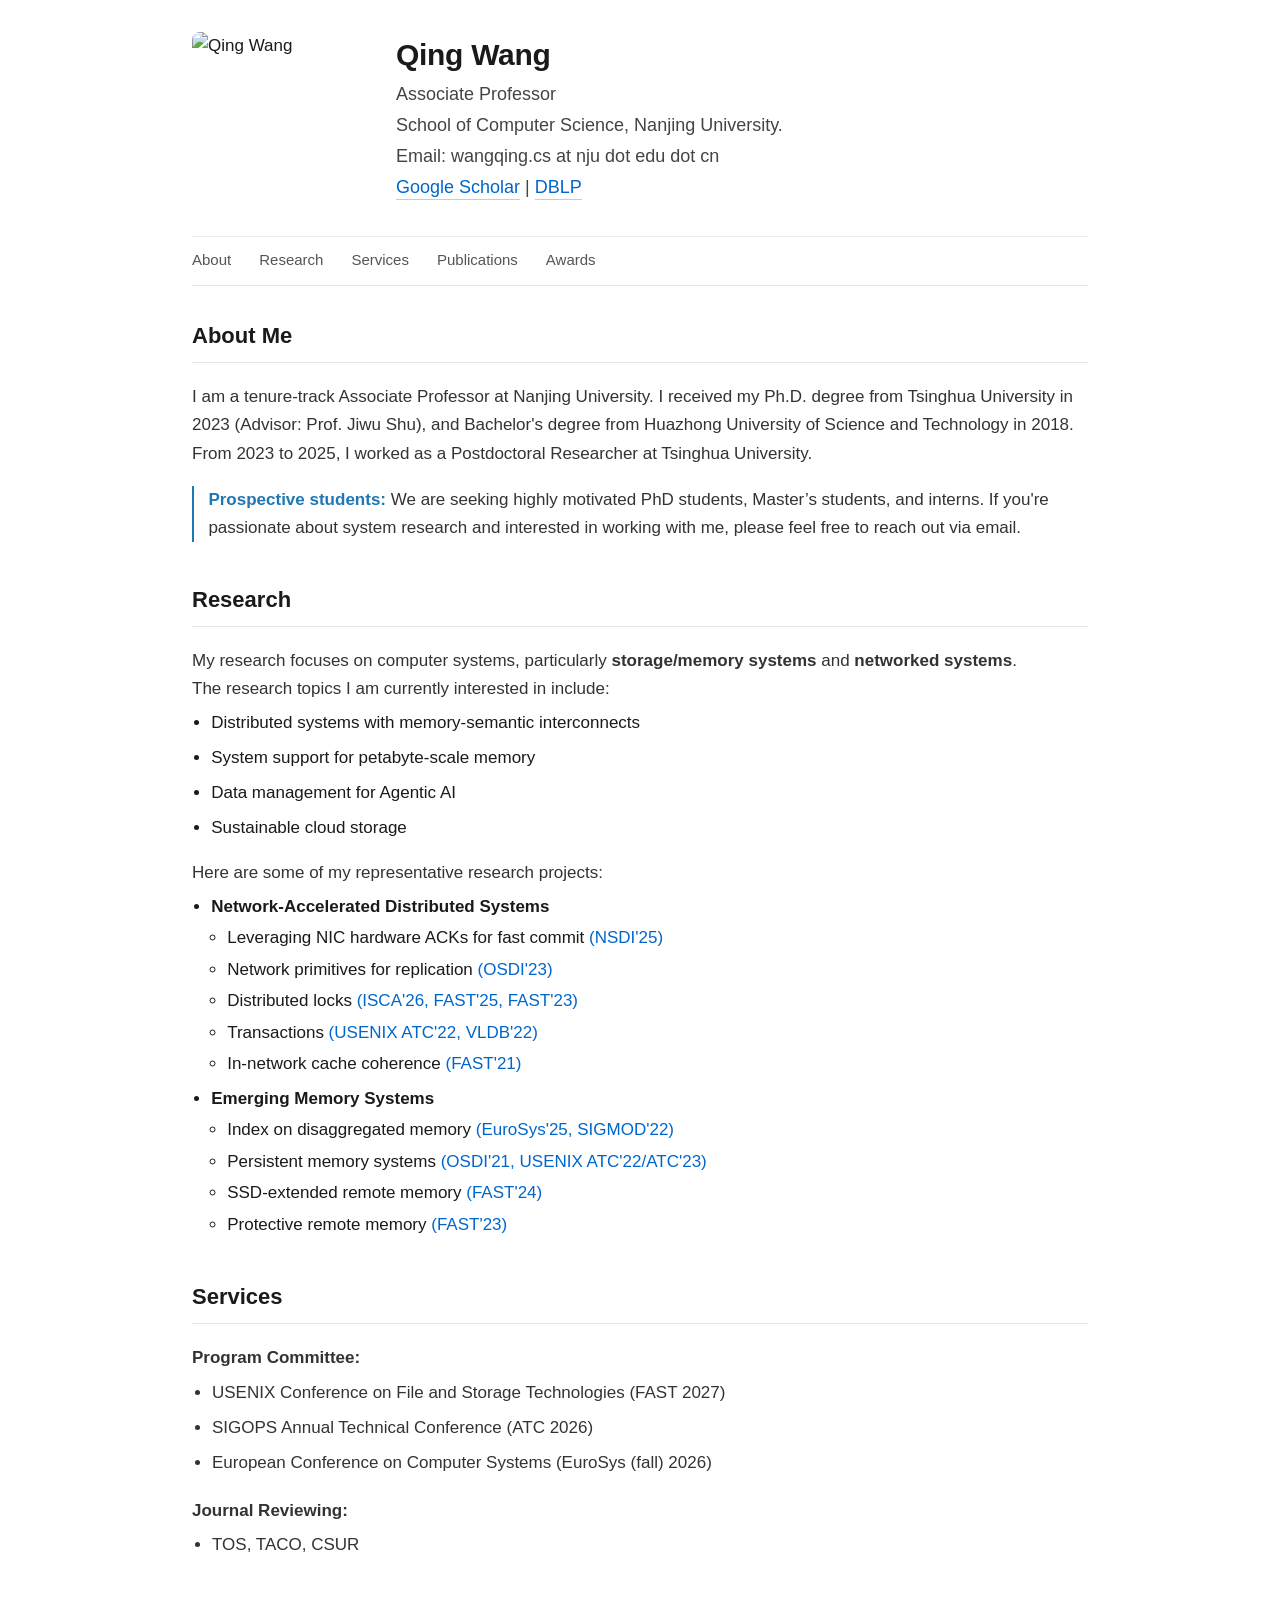
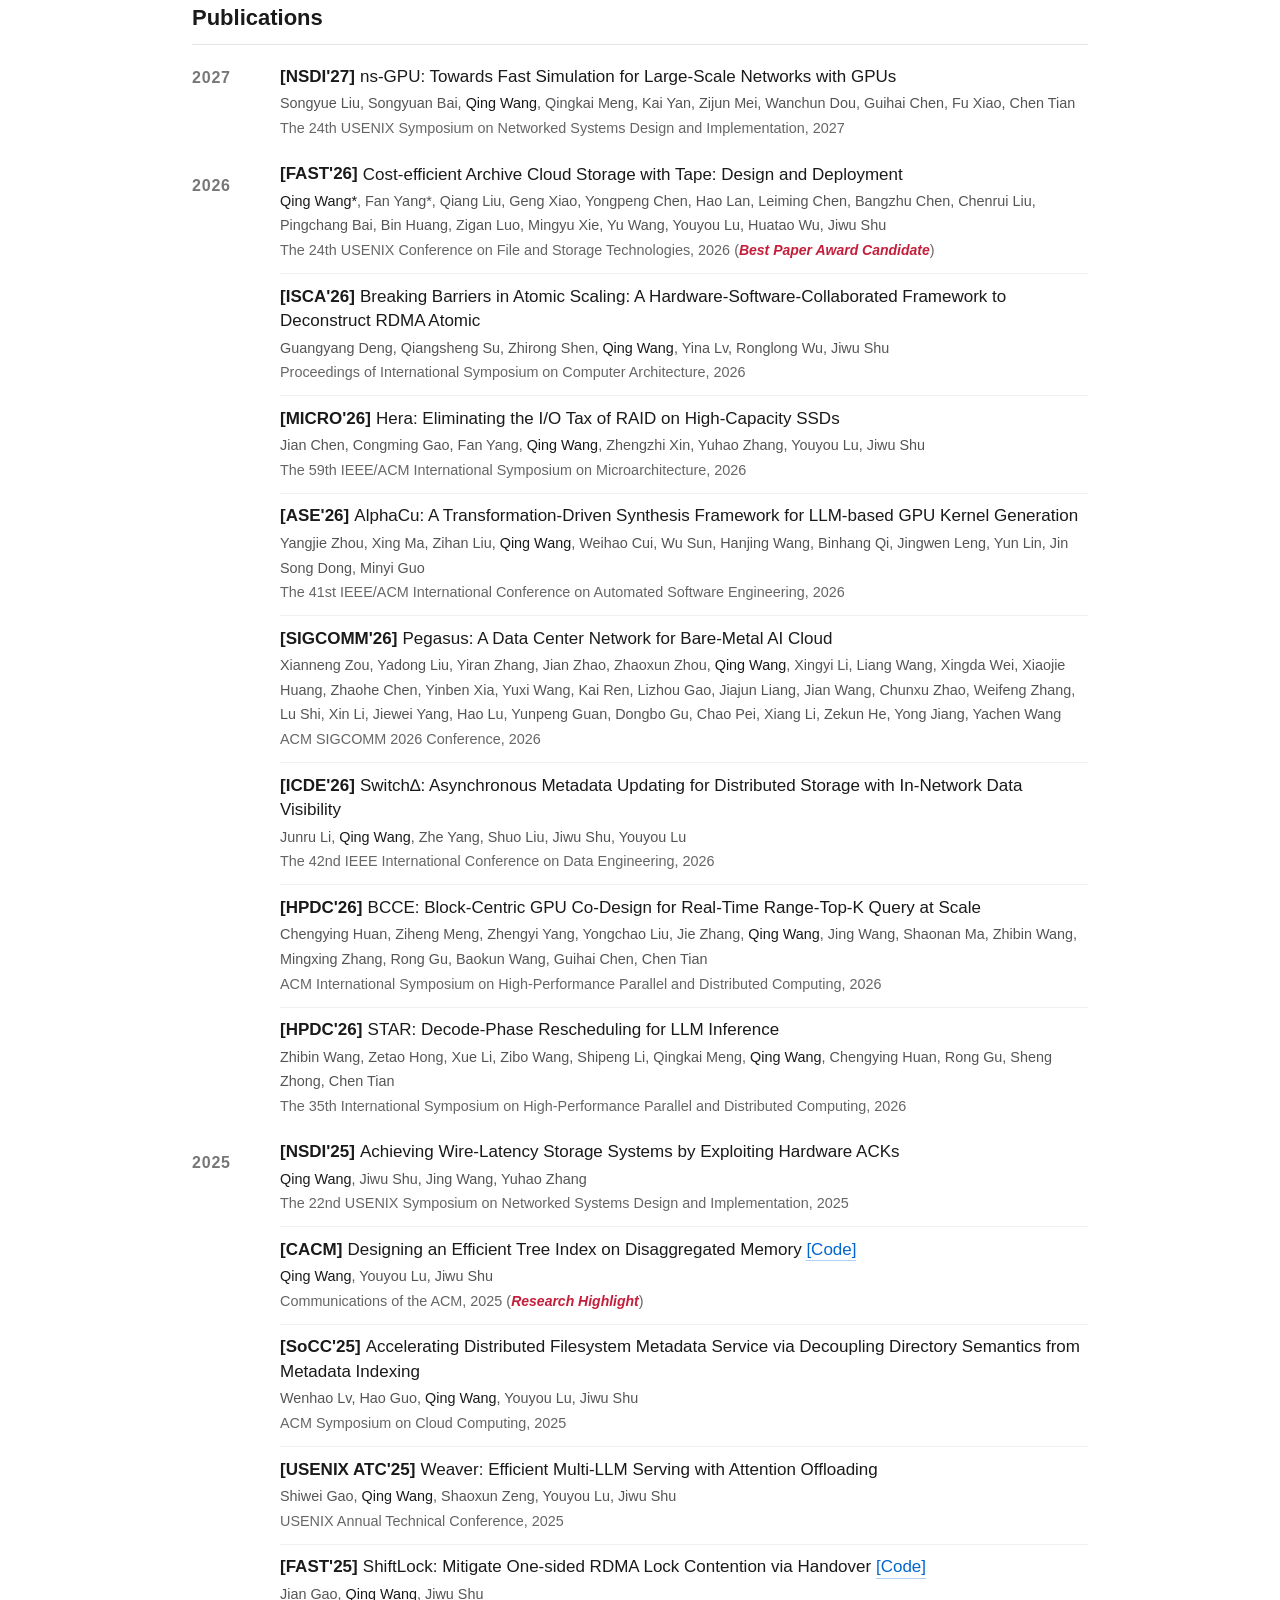
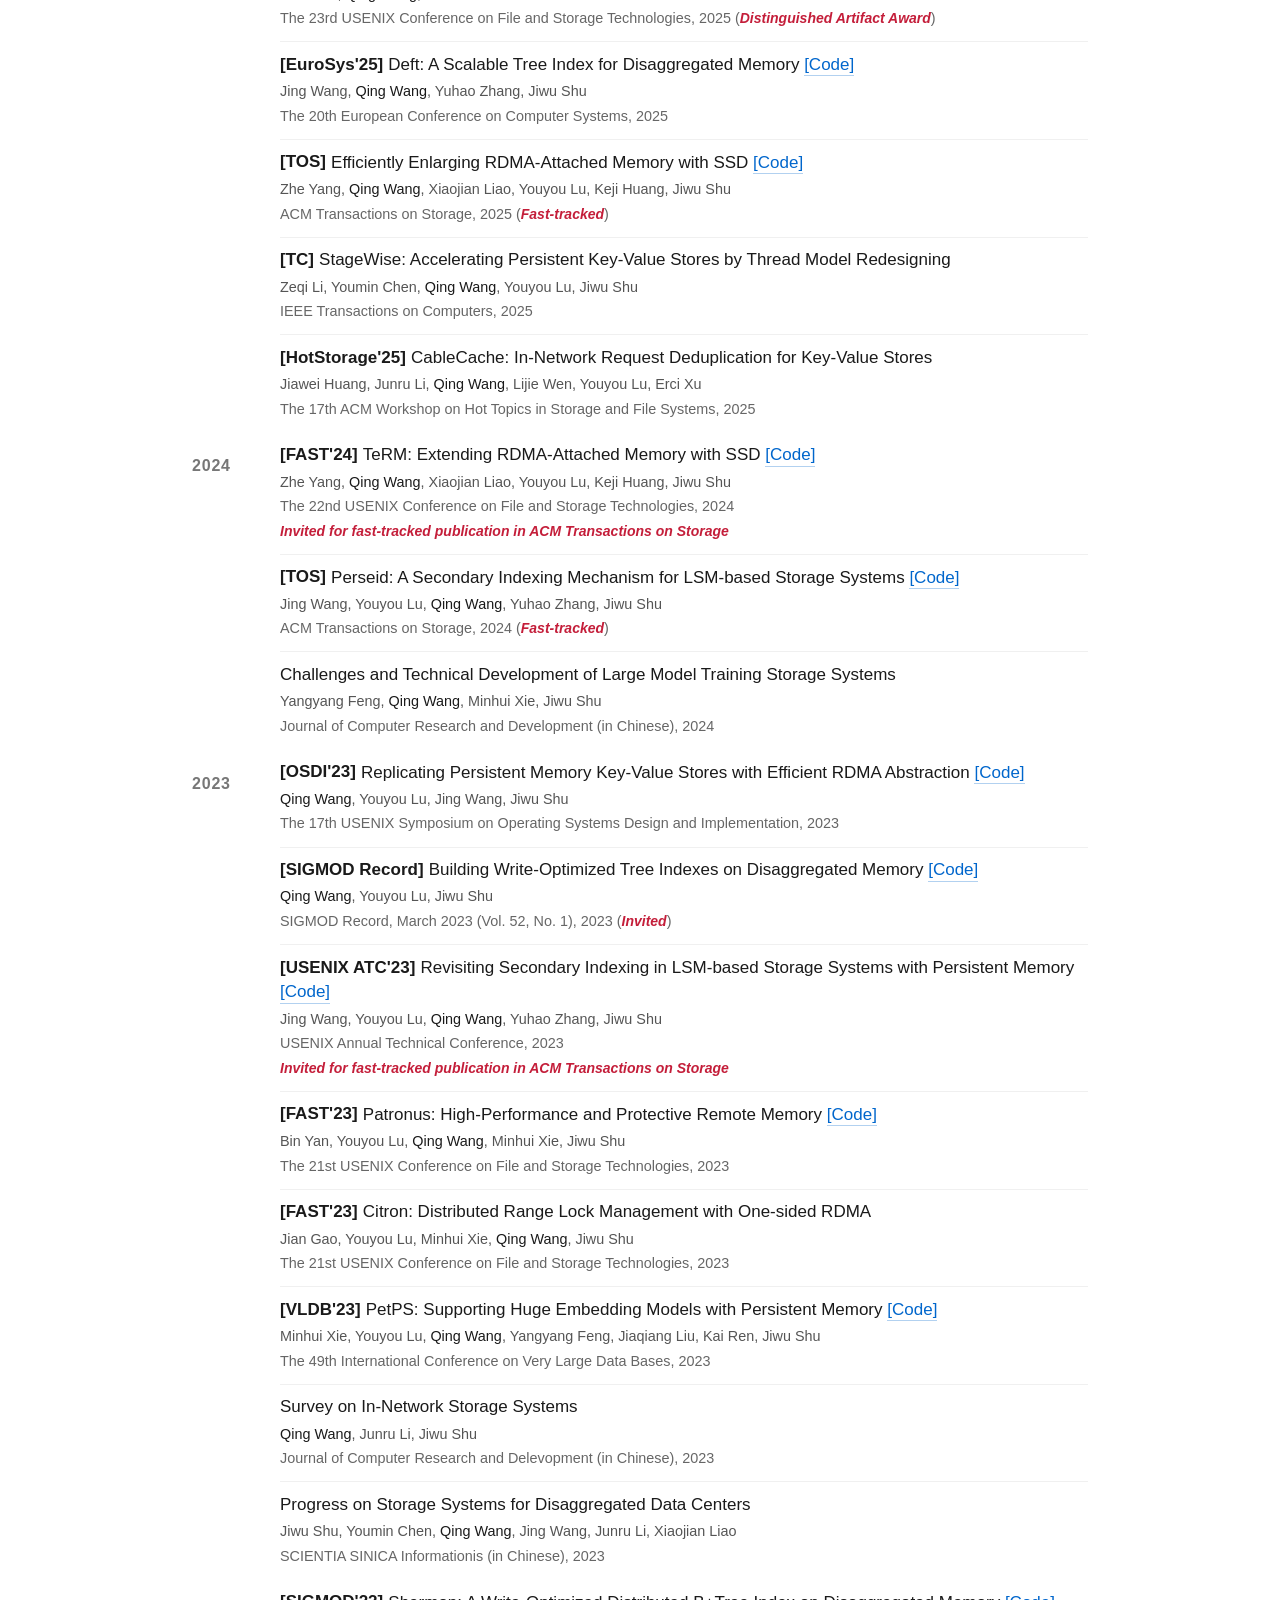
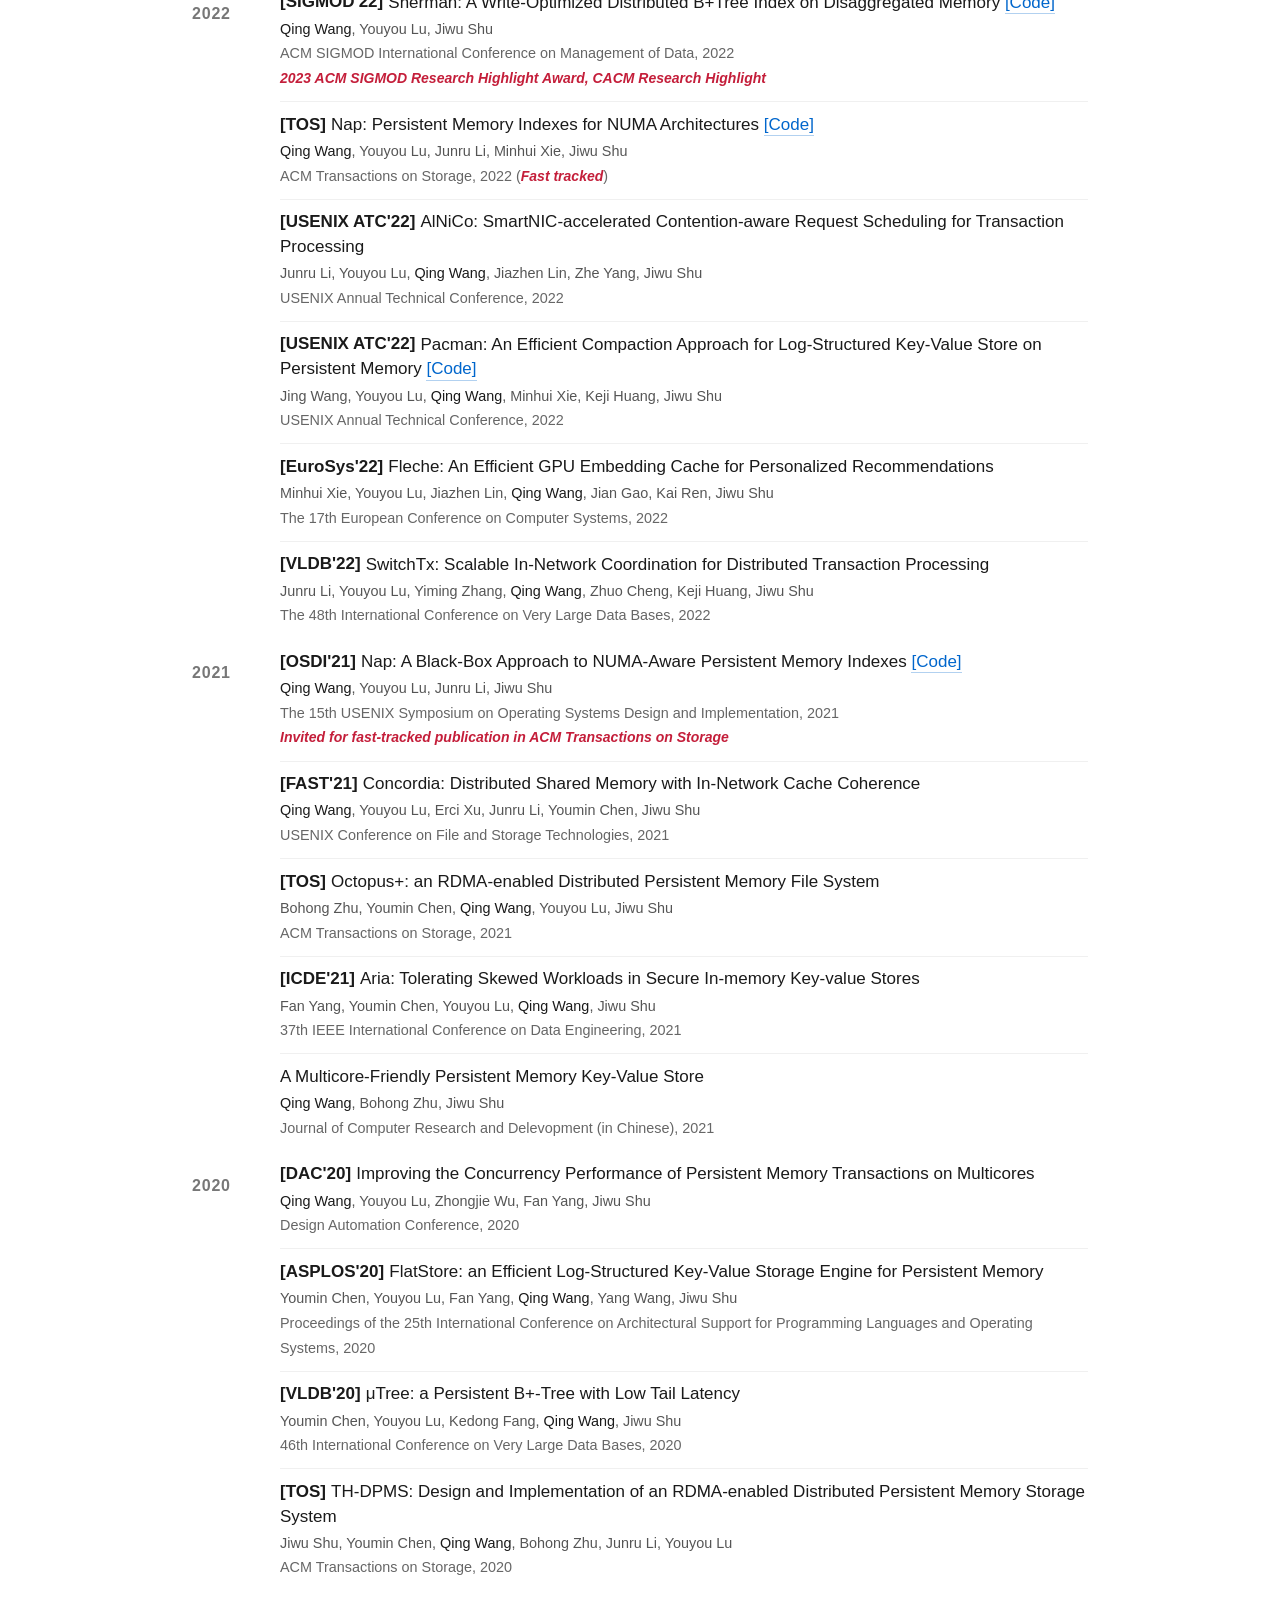
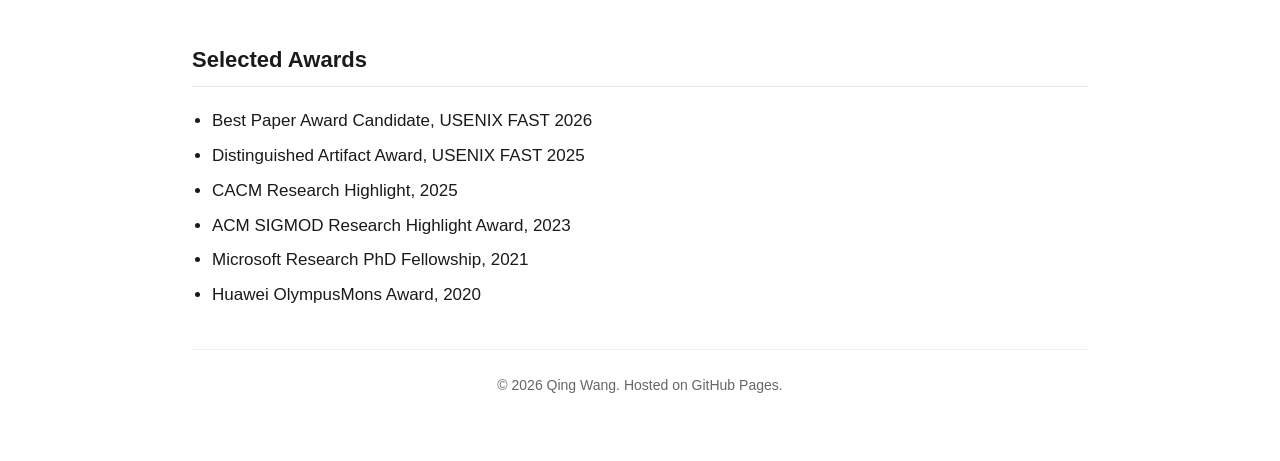
==== commit 39d43584: "Add AlphaCu to publications" ====
--- a/index.html
+++ b/index.html
@@ -133,7 +133,7 @@
 
     <section id="publications">
       <h2>Publications</h2>
-      <div id="paper-list"><h3>2027</h3><ul><li><span class="paper-heading"><strong class="paper-venue-tag">[NSDI'27]</strong><span class="paper-title">ns-GPU: Towards Fast Simulation for Large-Scale Networks with GPUs</span></span><span class="authors">Songyue Liu, Songyuan Bai, <span class="highlight">Qing Wang</span>, Qingkai Meng, Kai Yan, Zijun Mei, Wanchun Dou, Guihai Chen, Fu Xiao, Chen Tian</span><br><span class="venue-full">The 24th USENIX Symposium on Networked Systems Design and Implementation, 2027</span></li></ul><h3>2026</h3><ul><li><span class="paper-heading"><strong class="paper-venue-tag">[FAST'26]</strong><a href="https://www.usenix.org/system/files/fast26-wang.pdf" target="_blank" rel="noopener noreferrer" class="paper-title">Cost-efficient Archive Cloud Storage with Tape: Design and Deployment</a></span><span class="authors"><span class="highlight">Qing Wang*</span>, Fan Yang*, Qiang Liu, Geng Xiao, Yongpeng Chen, Hao Lan, Leiming Chen, Bangzhu Chen, Chenrui Liu, Pingchang Bai, Bin Huang, Zigan Luo, Mingyu Xie, Yu Wang, Youyou Lu, Huatao Wu, Jiwu Shu</span><br><span class="venue-full">The 24th USENIX Conference on File and Storage Technologies, 2026 (<span class="award-inline">Best Paper Award Candidate</span>)</span></li><li><span class="paper-heading"><strong class="paper-venue-tag">[ISCA'26]</strong><span class="paper-title">Breaking Barriers in Atomic Scaling: A Hardware-Software-Collaborated Framework to Deconstruct RDMA Atomic</span></span><span class="authors">Guangyang Deng, Qiangsheng Su, Zhirong Shen, <span class="highlight">Qing Wang</span>, Yina Lv, Ronglong Wu, Jiwu Shu</span><br><span class="venue-full">Proceedings of International Symposium on Computer Architecture, 2026</span></li><li><span class="paper-heading"><strong class="paper-venue-tag">[MICRO'26]</strong><span class="paper-title">Hera: Eliminating the I/O Tax of RAID on High-Capacity SSDs</span></span><span class="authors">Jian Chen, Congming Gao, Fan Yang, <span class="highlight">Qing Wang</span>, Zhengzhi Xin, Yuhao Zhang, Youyou Lu, Jiwu Shu</span><br><span class="venue-full">The 59th IEEE/ACM International Symposium on Microarchitecture, 2026</span></li><li><span class="paper-heading"><strong class="paper-venue-tag">[SIGCOMM'26]</strong><span class="paper-title">Pegasus: A Data Center Network for Bare-Metal AI Cloud</span></span><span class="authors">Xianneng Zou, Yadong Liu, Yiran Zhang, Jian Zhao, Zhaoxun Zhou, <span class="highlight">Qing Wang</span>, Xingyi Li, Liang Wang, Xingda Wei, Xiaojie Huang, Zhaohe Chen, Yinben Xia, Yuxi Wang, Kai Ren, Lizhou Gao, Jiajun Liang, Jian Wang, Chunxu Zhao, Weifeng Zhang, Lu Shi, Xin Li, Jiewei Yang, Hao Lu, Yunpeng Guan, Dongbo Gu, Chao Pei, Xiang Li, Zekun He, Yong Jiang, Yachen Wang</span><br><span class="venue-full">ACM SIGCOMM 2026 Conference, 2026</span></li><li><span class="paper-heading"><strong class="paper-venue-tag">[ICDE'26]</strong><span class="paper-title">Switch∆: Asynchronous Metadata Updating for Distributed Storage with In-Network Data Visibility</span></span><span class="authors">Junru Li, <span class="highlight">Qing Wang</span>, Zhe Yang, Shuo Liu, Jiwu Shu, Youyou Lu</span><br><span class="venue-full">The 42nd IEEE International Conference on Data Engineering, 2026</span></li><li><span class="paper-heading"><strong class="paper-venue-tag">[HPDC'26]</strong><span class="paper-title">BCCE: Block-Centric GPU Co-Design for Real-Time Range-Top-K Query at Scale</span></span><span class="authors">Chengying Huan, Ziheng Meng, Zhengyi Yang, Yongchao Liu, Jie Zhang, <span class="highlight">Qing Wang</span>, Jing Wang, Shaonan Ma, Zhibin Wang, Mingxing Zhang, Rong Gu, Baokun Wang, Guihai Chen, Chen Tian</span><br><span class="venue-full">ACM International Symposium on High-Performance Parallel and Distributed Computing, 2026</span></li><li><span class="paper-heading"><strong class="paper-venue-tag">[HPDC'26]</strong><a href="https://wzbxpy.github.io/paper/HPDC26-Zhibin-STAR.pdf" target="_blank" rel="noopener noreferrer" class="paper-title">STAR: Decode-Phase Rescheduling for LLM Inference</a></span><span class="authors">Zhibin Wang, Zetao Hong, Xue Li, Zibo Wang, Shipeng Li, Qingkai Meng, <span class="highlight">Qing Wang</span>, Chengying Huan, Rong Gu, Sheng Zhong, Chen Tian</span><br><span class="venue-full">The 35th International Symposium on High-Performance Parallel and Distributed Computing, 2026</span></li></ul><h3>2025</h3><ul><li><span class="paper-heading"><strong class="paper-venue-tag">[NSDI'25]</strong><a href="https://www.usenix.org/conference/nsdi25/presentation/wang-qing" target="_blank" rel="noopener noreferrer" class="paper-title">Achieving Wire-Latency Storage Systems by Exploiting Hardware ACKs</a></span><span class="authors"><span class="highlight">Qing Wang</span>, Jiwu Shu, Jing Wang, Yuhao Zhang</span><br><span class="venue-full">The 22nd USENIX Symposium on Networked Systems Design and Implementation, 2025</span></li><li><span class="paper-heading"><strong class="paper-venue-tag">[CACM]</strong><a href="https://cacm.acm.org/research-highlights/designing-an-efficient-tree-index-on-disaggregated-memory/" target="_blank" rel="noopener noreferrer" class="paper-title">Designing an Efficient Tree Index on Disaggregated Memory</a> <a href="https://github.com/thustorage/Sherman" target="_blank" rel="noopener noreferrer" class="blue-tag">[Code]</a></span><span class="authors"><span class="highlight">Qing Wang</span>, Youyou Lu, Jiwu Shu</span><br><span class="venue-full">Communications of the ACM, 2025 (<span class="award-inline">Research Highlight</span>)</span></li><li><span class="paper-heading"><strong class="paper-venue-tag">[SoCC'25]</strong><span class="paper-title">Accelerating Distributed Filesystem Metadata Service via Decoupling Directory Semantics from Metadata Indexing</span></span><span class="authors">Wenhao Lv, Hao Guo, <span class="highlight">Qing Wang</span>, Youyou Lu, Jiwu Shu</span><br><span class="venue-full">ACM Symposium on Cloud Computing, 2025</span></li><li><span class="paper-heading"><strong class="paper-venue-tag">[USENIX ATC'25]</strong><a href="https://www.usenix.org/conference/atc25/presentation/gao" target="_blank" rel="noopener noreferrer" class="paper-title">Weaver: Efficient Multi-LLM Serving with Attention Offloading</a></span><span class="authors">Shiwei Gao, <span class="highlight">Qing Wang</span>, Shaoxun Zeng, Youyou Lu, Jiwu Shu</span><br><span class="venue-full">USENIX Annual Technical Conference, 2025</span></li><li><span class="paper-heading"><strong class="paper-venue-tag">[FAST'25]</strong><a href="https://www.usenix.org/conference/fast25/presentation/gao" target="_blank" rel="noopener noreferrer" class="paper-title">ShiftLock: Mitigate One-sided RDMA Lock Contention via Handover</a> <a href="https://github.com/thustorage/shiftlock" target="_blank" rel="noopener noreferrer" class="blue-tag">[Code]</a></span><span class="authors">Jian Gao, <span class="highlight">Qing Wang</span>, Jiwu Shu</span><br><span class="venue-full">The 23rd USENIX Conference on File and Storage Technologies, 2025 (<span class="award-inline">Distinguished Artifact Award</span>)</span></li><li><span class="paper-heading"><strong class="paper-venue-tag">[EuroSys'25]</strong><a href="https://dl.acm.org/doi/10.1145/3689031.3696062" target="_blank" rel="noopener noreferrer" class="paper-title">Deft: A Scalable Tree Index for Disaggregated Memory</a> <a href="https://github.com/thustorage/deft" target="_blank" rel="noopener noreferrer" class="blue-tag">[Code]</a></span><span class="authors">Jing Wang, <span class="highlight">Qing Wang</span>, Yuhao Zhang, Jiwu Shu</span><br><span class="venue-full">The 20th European Conference on Computer Systems, 2025</span></li><li><span class="paper-heading"><strong class="paper-venue-tag">[TOS]</strong><a href="https://dl.acm.org/doi/10.1145/3700772" target="_blank" rel="noopener noreferrer" class="paper-title">Efficiently Enlarging RDMA-Attached Memory with SSD</a> <a href="https://github.com/thustorage/TeRM" target="_blank" rel="noopener noreferrer" class="blue-tag">[Code]</a></span><span class="authors">Zhe Yang, <span class="highlight">Qing Wang</span>, Xiaojian Liao, Youyou Lu, Keji Huang, Jiwu Shu</span><br><span class="venue-full">ACM Transactions on Storage, 2025 (<span class="award-inline">Fast-tracked</span>)</span></li><li><span class="paper-heading"><strong class="paper-venue-tag">[TC]</strong><a href="https://doi.org/10.1109/TC.2025.3605763" target="_blank" rel="noopener noreferrer" class="paper-title">StageWise: Accelerating Persistent Key-Value Stores by Thread Model Redesigning</a></span><span class="authors">Zeqi Li, Youmin Chen, <span class="highlight">Qing Wang</span>, Youyou Lu, Jiwu Shu</span><br><span class="venue-full">IEEE Transactions on Computers, 2025</span></li><li><span class="paper-heading"><strong class="paper-venue-tag">[HotStorage'25]</strong><span class="paper-title">CableCache: In-Network Request Deduplication for Key-Value Stores</span></span><span class="authors">Jiawei Huang, Junru Li, <span class="highlight">Qing Wang</span>, Lijie Wen, Youyou Lu, Erci Xu</span><br><span class="venue-full">The 17th ACM Workshop on Hot Topics in Storage and File Systems, 2025</span></li></ul><h3>2024</h3><ul><li><span class="paper-heading"><strong class="paper-venue-tag">[FAST'24]</strong><a href="https://www.usenix.org/conference/fast24" target="_blank" rel="noopener noreferrer" class="paper-title">TeRM: Extending RDMA-Attached Memory with SSD</a> <a href="https://github.com/thustorage/TeRM" target="_blank" rel="noopener noreferrer" class="blue-tag">[Code]</a></span><span class="authors">Zhe Yang, <span class="highlight">Qing Wang</span>, Xiaojian Liao, Youyou Lu, Keji Huang, Jiwu Shu</span><br><span class="venue-full">The 22nd USENIX Conference on File and Storage Technologies, 2024</span><br><span class="award">Invited for fast-tracked publication in ACM Transactions on Storage</span></li><li><span class="paper-heading"><strong class="paper-venue-tag">[TOS]</strong><a href="https://dl.acm.org/doi/10.1145/3633285" target="_blank" rel="noopener noreferrer" class="paper-title">Perseid: A Secondary Indexing Mechanism for LSM-based Storage Systems</a> <a href="https://github.com/thustorage/perseid" target="_blank" rel="noopener noreferrer" class="blue-tag">[Code]</a></span><span class="authors">Jing Wang, Youyou Lu, <span class="highlight">Qing Wang</span>, Yuhao Zhang, Jiwu Shu</span><br><span class="venue-full">ACM Transactions on Storage, 2024 (<span class="award-inline">Fast-tracked</span>)</span></li><li><span class="paper-heading"><span class="paper-title">Challenges and Technical Development of Large Model Training Storage Systems</span></span><span class="authors">Yangyang Feng, <span class="highlight">Qing Wang</span>, Minhui Xie, Jiwu Shu</span><br><span class="venue-full">Journal of Computer Research and Development (in Chinese), 2024</span></li></ul><h3>2023</h3><ul><li><span class="paper-heading"><strong class="paper-venue-tag">[OSDI'23]</strong><a href="https://www.usenix.org/conference/osdi23/presentation/wang-qing" target="_blank" rel="noopener noreferrer" class="paper-title">Replicating Persistent Memory Key-Value Stores with Efficient RDMA Abstraction</a> <a href="https://github.com/thustorage/rowan" target="_blank" rel="noopener noreferrer" class="blue-tag">[Code]</a></span><span class="authors"><span class="highlight">Qing Wang</span>, Youyou Lu, Jing Wang, Jiwu Shu</span><br><span class="venue-full">The 17th USENIX Symposium on Operating Systems Design and Implementation, 2023</span></li><li><span class="paper-heading"><strong class="paper-venue-tag">[SIGMOD Record]</strong><a href="https://sigmodrecord.org/2023/04/29/building-write-optimized-tree-indexes-on-disaggregated-memory/" target="_blank" rel="noopener noreferrer" class="paper-title">Building Write-Optimized Tree Indexes on Disaggregated Memory</a> <a href="https://github.com/thustorage/Sherman" target="_blank" rel="noopener noreferrer" class="blue-tag">[Code]</a></span><span class="authors"><span class="highlight">Qing Wang</span>, Youyou Lu, Jiwu Shu</span><br><span class="venue-full">SIGMOD Record, March 2023 (Vol. 52, No. 1), 2023 (<span class="award-inline">Invited</span>)</span></li><li><span class="paper-heading"><strong class="paper-venue-tag">[USENIX ATC'23]</strong><a href="https://www.usenix.org/conference/atc23/presentation/wang-jing" target="_blank" rel="noopener noreferrer" class="paper-title">Revisiting Secondary Indexing in LSM-based Storage Systems with Persistent Memory</a> <a href="https://github.com/thustorage/perseid" target="_blank" rel="noopener noreferrer" class="blue-tag">[Code]</a></span><span class="authors">Jing Wang, Youyou Lu, <span class="highlight">Qing Wang</span>, Yuhao Zhang, Jiwu Shu</span><br><span class="venue-full">USENIX Annual Technical Conference, 2023</span><br><span class="award">Invited for fast-tracked publication in ACM Transactions on Storage</span></li><li><span class="paper-heading"><strong class="paper-venue-tag">[FAST'23]</strong><a href="https://www.usenix.org/conference/fast23/presentation/yan" target="_blank" rel="noopener noreferrer" class="paper-title">Patronus: High-Performance and Protective Remote Memory</a> <a href="https://github.com/YanB25/Patronus" target="_blank" rel="noopener noreferrer" class="blue-tag">[Code]</a></span><span class="authors">Bin Yan, Youyou Lu, <span class="highlight">Qing Wang</span>, Minhui Xie, Jiwu Shu</span><br><span class="venue-full">The 21st USENIX Conference on File and Storage Technologies, 2023</span></li><li><span class="paper-heading"><strong class="paper-venue-tag">[FAST'23]</strong><a href="https://www.usenix.org/conference/fast23/presentation/gao" target="_blank" rel="noopener noreferrer" class="paper-title">Citron: Distributed Range Lock Management with One-sided RDMA</a></span><span class="authors">Jian Gao, Youyou Lu, Minhui Xie, <span class="highlight">Qing Wang</span>, Jiwu Shu</span><br><span class="venue-full">The 21st USENIX Conference on File and Storage Technologies, 2023</span></li><li><span class="paper-heading"><strong class="paper-venue-tag">[VLDB'23]</strong><a href="https://www.vldb.org/pvldb/vol16/p1013-xie.pdf" target="_blank" rel="noopener noreferrer" class="paper-title">PetPS: Supporting Huge Embedding Models with Persistent Memory</a> <a href="https://github.com/thustorage/PetPS" target="_blank" rel="noopener noreferrer" class="blue-tag">[Code]</a></span><span class="authors">Minhui Xie, Youyou Lu, <span class="highlight">Qing Wang</span>, Yangyang Feng, Jiaqiang Liu, Kai Ren, Jiwu Shu</span><br><span class="venue-full">The 49th International Conference on Very Large Data Bases, 2023</span></li><li><span class="paper-heading"><span class="paper-title">Survey on In-Network Storage Systems</span></span><span class="authors"><span class="highlight">Qing Wang</span>, Junru Li, Jiwu Shu</span><br><span class="venue-full">Journal of Computer Research and Delevopment (in Chinese), 2023</span></li><li><span class="paper-heading"><a href="https://storage.cs.tsinghua.edu.cn/publications/分离式数据中心的存储系统研究进展.pdf" target="_blank" rel="noopener noreferrer" class="paper-title">Progress on Storage Systems for Disaggregated Data Centers</a></span><span class="authors">Jiwu Shu, Youmin Chen, <span class="highlight">Qing Wang</span>, Jing Wang, Junru Li, Xiaojian Liao</span><br><span class="venue-full">SCIENTIA SINICA Informationis (in Chinese), 2023</span></li></ul><h3>2022</h3><ul><li><span class="paper-heading"><strong class="paper-venue-tag">[SIGMOD'22]</strong><a href="https://dl.acm.org/doi/10.1145/3514221.3517824" target="_blank" rel="noopener noreferrer" class="paper-title">Sherman: A Write-Optimized Distributed B+Tree Index on Disaggregated Memory</a> <a href="https://github.com/thustorage/Sherman" target="_blank" rel="noopener noreferrer" class="blue-tag">[Code]</a></span><span class="authors"><span class="highlight">Qing Wang</span>, Youyou Lu, Jiwu Shu</span><br><span class="venue-full">ACM SIGMOD International Conference on Management of Data, 2022</span><br><span class="award">2023 ACM SIGMOD Research Highlight Award,  CACM Research Highlight</span></li><li><span class="paper-heading"><strong class="paper-venue-tag">[TOS]</strong><a href="https://dl.acm.org/doi/10.1145/3507922" target="_blank" rel="noopener noreferrer" class="paper-title">Nap: Persistent Memory Indexes for NUMA Architectures</a> <a href="https://github.com/thustorage/osdi21ae" target="_blank" rel="noopener noreferrer" class="blue-tag">[Code]</a></span><span class="authors"><span class="highlight">Qing Wang</span>, Youyou Lu, Junru Li, Minhui Xie, Jiwu Shu</span><br><span class="venue-full">ACM Transactions on Storage, 2022 (<span class="award-inline">Fast tracked</span>)</span></li><li><span class="paper-heading"><strong class="paper-venue-tag">[USENIX ATC'22]</strong><a href="https://www.usenix.org/conference/atc22/presentation/li-junru" target="_blank" rel="noopener noreferrer" class="paper-title">AlNiCo: SmartNIC-accelerated Contention-aware Request Scheduling for Transaction Processing</a></span><span class="authors">Junru Li, Youyou Lu, <span class="highlight">Qing Wang</span>, Jiazhen Lin, Zhe Yang, Jiwu Shu</span><br><span class="venue-full">USENIX Annual Technical Conference, 2022</span></li><li><span class="paper-heading"><strong class="paper-venue-tag">[USENIX ATC'22]</strong><a href="https://www.usenix.org/conference/atc22/presentation/wang-jing" target="_blank" rel="noopener noreferrer" class="paper-title">Pacman: An Efficient Compaction Approach for Log-Structured Key-Value Store on Persistent Memory</a> <a href="https://github.com/thustorage/pacman" target="_blank" rel="noopener noreferrer" class="blue-tag">[Code]</a></span><span class="authors">Jing Wang, Youyou Lu, <span class="highlight">Qing Wang</span>, Minhui Xie, Keji Huang, Jiwu Shu</span><br><span class="venue-full">USENIX Annual Technical Conference, 2022</span></li><li><span class="paper-heading"><strong class="paper-venue-tag">[EuroSys'22]</strong><a href="https://dl.acm.org/doi/10.1145/3492321.3519554" target="_blank" rel="noopener noreferrer" class="paper-title">Fleche: An Efficient GPU Embedding Cache for Personalized Recommendations</a></span><span class="authors">Minhui Xie, Youyou Lu, Jiazhen Lin, <span class="highlight">Qing Wang</span>, Jian Gao, Kai Ren, Jiwu Shu</span><br><span class="venue-full">The 17th European Conference on Computer Systems, 2022</span></li><li><span class="paper-heading"><strong class="paper-venue-tag">[VLDB'22]</strong><a href="https://vldb.org/pvldb/vol15/p2881-li.pdf" target="_blank" rel="noopener noreferrer" class="paper-title">SwitchTx: Scalable In-Network Coordination for Distributed Transaction Processing</a></span><span class="authors">Junru Li, Youyou Lu, Yiming Zhang, <span class="highlight">Qing Wang</span>, Zhuo Cheng, Keji Huang, Jiwu Shu</span><br><span class="venue-full">The 48th International Conference on Very Large Data Bases, 2022</span></li></ul><h3>2021</h3><ul><li><span class="paper-heading"><strong class="paper-venue-tag">[OSDI'21]</strong><a href="https://www.usenix.org/conference/osdi21/presentation/wang-qing" target="_blank" rel="noopener noreferrer" class="paper-title">Nap: A Black-Box Approach to NUMA-Aware Persistent Memory Indexes</a> <a href="https://github.com/thustorage/osdi21ae" target="_blank" rel="noopener noreferrer" class="blue-tag">[Code]</a></span><span class="authors"><span class="highlight">Qing Wang</span>, Youyou Lu, Junru Li, Jiwu Shu</span><br><span class="venue-full">The 15th USENIX Symposium on Operating Systems Design and Implementation, 2021</span><br><span class="award">Invited for fast-tracked publication in ACM Transactions on Storage</span></li><li><span class="paper-heading"><strong class="paper-venue-tag">[FAST'21]</strong><a href="https://www.usenix.org/conference/fast21/presentation/wang" target="_blank" rel="noopener noreferrer" class="paper-title">Concordia: Distributed Shared Memory with In-Network Cache Coherence</a></span><span class="authors"><span class="highlight">Qing Wang</span>, Youyou Lu, Erci Xu, Junru Li, Youmin Chen, Jiwu Shu</span><br><span class="venue-full">USENIX Conference on File and Storage Technologies, 2021</span></li><li><span class="paper-heading"><strong class="paper-venue-tag">[TOS]</strong><a href="https://dl.acm.org/doi/10.1145/3448418" target="_blank" rel="noopener noreferrer" class="paper-title">Octopus+: an RDMA-enabled Distributed Persistent Memory File System</a></span><span class="authors">Bohong Zhu, Youmin Chen, <span class="highlight">Qing Wang</span>, Youyou Lu, Jiwu Shu</span><br><span class="venue-full">ACM Transactions on Storage, 2021</span></li><li><span class="paper-heading"><strong class="paper-venue-tag">[ICDE'21]</strong><a href="https://ieeexplore.ieee.org/document/9458662/" target="_blank" rel="noopener noreferrer" class="paper-title">Aria: Tolerating Skewed Workloads in Secure In-memory Key-value Stores</a></span><span class="authors">Fan Yang, Youmin Chen, Youyou Lu, <span class="highlight">Qing Wang</span>, Jiwu Shu</span><br><span class="venue-full">37th IEEE International Conference on Data Engineering, 2021</span></li><li><span class="paper-heading"><a href="https://crad.ict.ac.cn/en/article/doi/10.7544/issn1000-1239.2021.20200381" target="_blank" rel="noopener noreferrer" class="paper-title">A Multicore-Friendly Persistent Memory Key-Value Store</a></span><span class="authors"><span class="highlight">Qing Wang</span>, Bohong Zhu, Jiwu Shu</span><br><span class="venue-full">Journal of Computer Research and Delevopment (in Chinese), 2021</span></li></ul><h3>2020</h3><ul><li><span class="paper-heading"><strong class="paper-venue-tag">[DAC'20]</strong><a href="https://ieeexplore.ieee.org/document/9218554" target="_blank" rel="noopener noreferrer" class="paper-title">Improving the Concurrency Performance of Persistent Memory Transactions on Multicores</a></span><span class="authors"><span class="highlight">Qing Wang</span>, Youyou Lu, Zhongjie Wu, Fan Yang, Jiwu Shu</span><br><span class="venue-full">Design Automation Conference, 2020</span></li><li><span class="paper-heading"><strong class="paper-venue-tag">[ASPLOS'20]</strong><a href="https://dl.acm.org/doi/10.1145/3373376.3378515" target="_blank" rel="noopener noreferrer" class="paper-title">FlatStore: an Efficient Log-Structured Key-Value Storage Engine for Persistent Memory</a></span><span class="authors">Youmin Chen, Youyou Lu, Fan Yang, <span class="highlight">Qing Wang</span>, Yang Wang, Jiwu Shu</span><br><span class="venue-full">Proceedings of the 25th International Conference on Architectural Support for Programming Languages and Operating Systems, 2020</span></li><li><span class="paper-heading"><strong class="paper-venue-tag">[VLDB'20]</strong><a href="https://dl.acm.org/doi/10.14778/3407790.3407850" target="_blank" rel="noopener noreferrer" class="paper-title">μTree: a Persistent B+-Tree with Low Tail Latency</a></span><span class="authors">Youmin Chen, Youyou Lu, Kedong Fang, <span class="highlight">Qing Wang</span>, Jiwu Shu</span><br><span class="venue-full">46th International Conference on Very Large Data Bases, 2020</span></li><li><span class="paper-heading"><strong class="paper-venue-tag">[TOS]</strong><a href="https://dl.acm.org/doi/10.1145/3412852" target="_blank" rel="noopener noreferrer" class="paper-title">TH-DPMS: Design and Implementation of an RDMA-enabled Distributed Persistent Memory Storage System</a></span><span class="authors">Jiwu Shu, Youmin Chen, <span class="highlight">Qing Wang</span>, Bohong Zhu, Junru Li, Youyou Lu</span><br><span class="venue-full">ACM Transactions on Storage, 2020</span></li></ul></div>
+      <div id="paper-list"><h3>2027</h3><ul><li><span class="paper-heading"><strong class="paper-venue-tag">[NSDI'27]</strong><span class="paper-title">ns-GPU: Towards Fast Simulation for Large-Scale Networks with GPUs</span></span><span class="authors">Songyue Liu, Songyuan Bai, <span class="highlight">Qing Wang</span>, Qingkai Meng, Kai Yan, Zijun Mei, Wanchun Dou, Guihai Chen, Fu Xiao, Chen Tian</span><br><span class="venue-full">The 24th USENIX Symposium on Networked Systems Design and Implementation, 2027</span></li></ul><h3>2026</h3><ul><li><span class="paper-heading"><strong class="paper-venue-tag">[FAST'26]</strong><a href="https://www.usenix.org/system/files/fast26-wang.pdf" target="_blank" rel="noopener noreferrer" class="paper-title">Cost-efficient Archive Cloud Storage with Tape: Design and Deployment</a></span><span class="authors"><span class="highlight">Qing Wang*</span>, Fan Yang*, Qiang Liu, Geng Xiao, Yongpeng Chen, Hao Lan, Leiming Chen, Bangzhu Chen, Chenrui Liu, Pingchang Bai, Bin Huang, Zigan Luo, Mingyu Xie, Yu Wang, Youyou Lu, Huatao Wu, Jiwu Shu</span><br><span class="venue-full">The 24th USENIX Conference on File and Storage Technologies, 2026 (<span class="award-inline">Best Paper Award Candidate</span>)</span></li><li><span class="paper-heading"><strong class="paper-venue-tag">[ISCA'26]</strong><span class="paper-title">Breaking Barriers in Atomic Scaling: A Hardware-Software-Collaborated Framework to Deconstruct RDMA Atomic</span></span><span class="authors">Guangyang Deng, Qiangsheng Su, Zhirong Shen, <span class="highlight">Qing Wang</span>, Yina Lv, Ronglong Wu, Jiwu Shu</span><br><span class="venue-full">Proceedings of International Symposium on Computer Architecture, 2026</span></li><li><span class="paper-heading"><strong class="paper-venue-tag">[MICRO'26]</strong><span class="paper-title">Hera: Eliminating the I/O Tax of RAID on High-Capacity SSDs</span></span><span class="authors">Jian Chen, Congming Gao, Fan Yang, <span class="highlight">Qing Wang</span>, Zhengzhi Xin, Yuhao Zhang, Youyou Lu, Jiwu Shu</span><br><span class="venue-full">The 59th IEEE/ACM International Symposium on Microarchitecture, 2026</span></li><li><span class="paper-heading"><strong class="paper-venue-tag">[ASE'26]</strong><span class="paper-title">AlphaCu: A Transformation-Driven Synthesis Framework for LLM-based GPU Kernel Generation</span></span><span class="authors">Yangjie Zhou, Xing Ma, Zihan Liu, <span class="highlight">Qing Wang</span>, Weihao Cui, Wu Sun, Hanjing Wang, Binhang Qi, Jingwen Leng, Yun Lin, Jin Song Dong, Minyi Guo</span><br><span class="venue-full">The 41st IEEE/ACM International Conference on Automated Software Engineering, 2026</span></li><li><span class="paper-heading"><strong class="paper-venue-tag">[SIGCOMM'26]</strong><span class="paper-title">Pegasus: A Data Center Network for Bare-Metal AI Cloud</span></span><span class="authors">Xianneng Zou, Yadong Liu, Yiran Zhang, Jian Zhao, Zhaoxun Zhou, <span class="highlight">Qing Wang</span>, Xingyi Li, Liang Wang, Xingda Wei, Xiaojie Huang, Zhaohe Chen, Yinben Xia, Yuxi Wang, Kai Ren, Lizhou Gao, Jiajun Liang, Jian Wang, Chunxu Zhao, Weifeng Zhang, Lu Shi, Xin Li, Jiewei Yang, Hao Lu, Yunpeng Guan, Dongbo Gu, Chao Pei, Xiang Li, Zekun He, Yong Jiang, Yachen Wang</span><br><span class="venue-full">ACM SIGCOMM 2026 Conference, 2026</span></li><li><span class="paper-heading"><strong class="paper-venue-tag">[ICDE'26]</strong><span class="paper-title">Switch∆: Asynchronous Metadata Updating for Distributed Storage with In-Network Data Visibility</span></span><span class="authors">Junru Li, <span class="highlight">Qing Wang</span>, Zhe Yang, Shuo Liu, Jiwu Shu, Youyou Lu</span><br><span class="venue-full">The 42nd IEEE International Conference on Data Engineering, 2026</span></li><li><span class="paper-heading"><strong class="paper-venue-tag">[HPDC'26]</strong><span class="paper-title">BCCE: Block-Centric GPU Co-Design for Real-Time Range-Top-K Query at Scale</span></span><span class="authors">Chengying Huan, Ziheng Meng, Zhengyi Yang, Yongchao Liu, Jie Zhang, <span class="highlight">Qing Wang</span>, Jing Wang, Shaonan Ma, Zhibin Wang, Mingxing Zhang, Rong Gu, Baokun Wang, Guihai Chen, Chen Tian</span><br><span class="venue-full">ACM International Symposium on High-Performance Parallel and Distributed Computing, 2026</span></li><li><span class="paper-heading"><strong class="paper-venue-tag">[HPDC'26]</strong><a href="https://wzbxpy.github.io/paper/HPDC26-Zhibin-STAR.pdf" target="_blank" rel="noopener noreferrer" class="paper-title">STAR: Decode-Phase Rescheduling for LLM Inference</a></span><span class="authors">Zhibin Wang, Zetao Hong, Xue Li, Zibo Wang, Shipeng Li, Qingkai Meng, <span class="highlight">Qing Wang</span>, Chengying Huan, Rong Gu, Sheng Zhong, Chen Tian</span><br><span class="venue-full">The 35th International Symposium on High-Performance Parallel and Distributed Computing, 2026</span></li></ul><h3>2025</h3><ul><li><span class="paper-heading"><strong class="paper-venue-tag">[NSDI'25]</strong><a href="https://www.usenix.org/conference/nsdi25/presentation/wang-qing" target="_blank" rel="noopener noreferrer" class="paper-title">Achieving Wire-Latency Storage Systems by Exploiting Hardware ACKs</a></span><span class="authors"><span class="highlight">Qing Wang</span>, Jiwu Shu, Jing Wang, Yuhao Zhang</span><br><span class="venue-full">The 22nd USENIX Symposium on Networked Systems Design and Implementation, 2025</span></li><li><span class="paper-heading"><strong class="paper-venue-tag">[CACM]</strong><a href="https://cacm.acm.org/research-highlights/designing-an-efficient-tree-index-on-disaggregated-memory/" target="_blank" rel="noopener noreferrer" class="paper-title">Designing an Efficient Tree Index on Disaggregated Memory</a> <a href="https://github.com/thustorage/Sherman" target="_blank" rel="noopener noreferrer" class="blue-tag">[Code]</a></span><span class="authors"><span class="highlight">Qing Wang</span>, Youyou Lu, Jiwu Shu</span><br><span class="venue-full">Communications of the ACM, 2025 (<span class="award-inline">Research Highlight</span>)</span></li><li><span class="paper-heading"><strong class="paper-venue-tag">[SoCC'25]</strong><span class="paper-title">Accelerating Distributed Filesystem Metadata Service via Decoupling Directory Semantics from Metadata Indexing</span></span><span class="authors">Wenhao Lv, Hao Guo, <span class="highlight">Qing Wang</span>, Youyou Lu, Jiwu Shu</span><br><span class="venue-full">ACM Symposium on Cloud Computing, 2025</span></li><li><span class="paper-heading"><strong class="paper-venue-tag">[USENIX ATC'25]</strong><a href="https://www.usenix.org/conference/atc25/presentation/gao" target="_blank" rel="noopener noreferrer" class="paper-title">Weaver: Efficient Multi-LLM Serving with Attention Offloading</a></span><span class="authors">Shiwei Gao, <span class="highlight">Qing Wang</span>, Shaoxun Zeng, Youyou Lu, Jiwu Shu</span><br><span class="venue-full">USENIX Annual Technical Conference, 2025</span></li><li><span class="paper-heading"><strong class="paper-venue-tag">[FAST'25]</strong><a href="https://www.usenix.org/conference/fast25/presentation/gao" target="_blank" rel="noopener noreferrer" class="paper-title">ShiftLock: Mitigate One-sided RDMA Lock Contention via Handover</a> <a href="https://github.com/thustorage/shiftlock" target="_blank" rel="noopener noreferrer" class="blue-tag">[Code]</a></span><span class="authors">Jian Gao, <span class="highlight">Qing Wang</span>, Jiwu Shu</span><br><span class="venue-full">The 23rd USENIX Conference on File and Storage Technologies, 2025 (<span class="award-inline">Distinguished Artifact Award</span>)</span></li><li><span class="paper-heading"><strong class="paper-venue-tag">[EuroSys'25]</strong><a href="https://dl.acm.org/doi/10.1145/3689031.3696062" target="_blank" rel="noopener noreferrer" class="paper-title">Deft: A Scalable Tree Index for Disaggregated Memory</a> <a href="https://github.com/thustorage/deft" target="_blank" rel="noopener noreferrer" class="blue-tag">[Code]</a></span><span class="authors">Jing Wang, <span class="highlight">Qing Wang</span>, Yuhao Zhang, Jiwu Shu</span><br><span class="venue-full">The 20th European Conference on Computer Systems, 2025</span></li><li><span class="paper-heading"><strong class="paper-venue-tag">[TOS]</strong><a href="https://dl.acm.org/doi/10.1145/3700772" target="_blank" rel="noopener noreferrer" class="paper-title">Efficiently Enlarging RDMA-Attached Memory with SSD</a> <a href="https://github.com/thustorage/TeRM" target="_blank" rel="noopener noreferrer" class="blue-tag">[Code]</a></span><span class="authors">Zhe Yang, <span class="highlight">Qing Wang</span>, Xiaojian Liao, Youyou Lu, Keji Huang, Jiwu Shu</span><br><span class="venue-full">ACM Transactions on Storage, 2025 (<span class="award-inline">Fast-tracked</span>)</span></li><li><span class="paper-heading"><strong class="paper-venue-tag">[TC]</strong><a href="https://doi.org/10.1109/TC.2025.3605763" target="_blank" rel="noopener noreferrer" class="paper-title">StageWise: Accelerating Persistent Key-Value Stores by Thread Model Redesigning</a></span><span class="authors">Zeqi Li, Youmin Chen, <span class="highlight">Qing Wang</span>, Youyou Lu, Jiwu Shu</span><br><span class="venue-full">IEEE Transactions on Computers, 2025</span></li><li><span class="paper-heading"><strong class="paper-venue-tag">[HotStorage'25]</strong><span class="paper-title">CableCache: In-Network Request Deduplication for Key-Value Stores</span></span><span class="authors">Jiawei Huang, Junru Li, <span class="highlight">Qing Wang</span>, Lijie Wen, Youyou Lu, Erci Xu</span><br><span class="venue-full">The 17th ACM Workshop on Hot Topics in Storage and File Systems, 2025</span></li></ul><h3>2024</h3><ul><li><span class="paper-heading"><strong class="paper-venue-tag">[FAST'24]</strong><a href="https://www.usenix.org/conference/fast24" target="_blank" rel="noopener noreferrer" class="paper-title">TeRM: Extending RDMA-Attached Memory with SSD</a> <a href="https://github.com/thustorage/TeRM" target="_blank" rel="noopener noreferrer" class="blue-tag">[Code]</a></span><span class="authors">Zhe Yang, <span class="highlight">Qing Wang</span>, Xiaojian Liao, Youyou Lu, Keji Huang, Jiwu Shu</span><br><span class="venue-full">The 22nd USENIX Conference on File and Storage Technologies, 2024</span><br><span class="award">Invited for fast-tracked publication in ACM Transactions on Storage</span></li><li><span class="paper-heading"><strong class="paper-venue-tag">[TOS]</strong><a href="https://dl.acm.org/doi/10.1145/3633285" target="_blank" rel="noopener noreferrer" class="paper-title">Perseid: A Secondary Indexing Mechanism for LSM-based Storage Systems</a> <a href="https://github.com/thustorage/perseid" target="_blank" rel="noopener noreferrer" class="blue-tag">[Code]</a></span><span class="authors">Jing Wang, Youyou Lu, <span class="highlight">Qing Wang</span>, Yuhao Zhang, Jiwu Shu</span><br><span class="venue-full">ACM Transactions on Storage, 2024 (<span class="award-inline">Fast-tracked</span>)</span></li><li><span class="paper-heading"><span class="paper-title">Challenges and Technical Development of Large Model Training Storage Systems</span></span><span class="authors">Yangyang Feng, <span class="highlight">Qing Wang</span>, Minhui Xie, Jiwu Shu</span><br><span class="venue-full">Journal of Computer Research and Development (in Chinese), 2024</span></li></ul><h3>2023</h3><ul><li><span class="paper-heading"><strong class="paper-venue-tag">[OSDI'23]</strong><a href="https://www.usenix.org/conference/osdi23/presentation/wang-qing" target="_blank" rel="noopener noreferrer" class="paper-title">Replicating Persistent Memory Key-Value Stores with Efficient RDMA Abstraction</a> <a href="https://github.com/thustorage/rowan" target="_blank" rel="noopener noreferrer" class="blue-tag">[Code]</a></span><span class="authors"><span class="highlight">Qing Wang</span>, Youyou Lu, Jing Wang, Jiwu Shu</span><br><span class="venue-full">The 17th USENIX Symposium on Operating Systems Design and Implementation, 2023</span></li><li><span class="paper-heading"><strong class="paper-venue-tag">[SIGMOD Record]</strong><a href="https://sigmodrecord.org/2023/04/29/building-write-optimized-tree-indexes-on-disaggregated-memory/" target="_blank" rel="noopener noreferrer" class="paper-title">Building Write-Optimized Tree Indexes on Disaggregated Memory</a> <a href="https://github.com/thustorage/Sherman" target="_blank" rel="noopener noreferrer" class="blue-tag">[Code]</a></span><span class="authors"><span class="highlight">Qing Wang</span>, Youyou Lu, Jiwu Shu</span><br><span class="venue-full">SIGMOD Record, March 2023 (Vol. 52, No. 1), 2023 (<span class="award-inline">Invited</span>)</span></li><li><span class="paper-heading"><strong class="paper-venue-tag">[USENIX ATC'23]</strong><a href="https://www.usenix.org/conference/atc23/presentation/wang-jing" target="_blank" rel="noopener noreferrer" class="paper-title">Revisiting Secondary Indexing in LSM-based Storage Systems with Persistent Memory</a> <a href="https://github.com/thustorage/perseid" target="_blank" rel="noopener noreferrer" class="blue-tag">[Code]</a></span><span class="authors">Jing Wang, Youyou Lu, <span class="highlight">Qing Wang</span>, Yuhao Zhang, Jiwu Shu</span><br><span class="venue-full">USENIX Annual Technical Conference, 2023</span><br><span class="award">Invited for fast-tracked publication in ACM Transactions on Storage</span></li><li><span class="paper-heading"><strong class="paper-venue-tag">[FAST'23]</strong><a href="https://www.usenix.org/conference/fast23/presentation/yan" target="_blank" rel="noopener noreferrer" class="paper-title">Patronus: High-Performance and Protective Remote Memory</a> <a href="https://github.com/YanB25/Patronus" target="_blank" rel="noopener noreferrer" class="blue-tag">[Code]</a></span><span class="authors">Bin Yan, Youyou Lu, <span class="highlight">Qing Wang</span>, Minhui Xie, Jiwu Shu</span><br><span class="venue-full">The 21st USENIX Conference on File and Storage Technologies, 2023</span></li><li><span class="paper-heading"><strong class="paper-venue-tag">[FAST'23]</strong><a href="https://www.usenix.org/conference/fast23/presentation/gao" target="_blank" rel="noopener noreferrer" class="paper-title">Citron: Distributed Range Lock Management with One-sided RDMA</a></span><span class="authors">Jian Gao, Youyou Lu, Minhui Xie, <span class="highlight">Qing Wang</span>, Jiwu Shu</span><br><span class="venue-full">The 21st USENIX Conference on File and Storage Technologies, 2023</span></li><li><span class="paper-heading"><strong class="paper-venue-tag">[VLDB'23]</strong><a href="https://www.vldb.org/pvldb/vol16/p1013-xie.pdf" target="_blank" rel="noopener noreferrer" class="paper-title">PetPS: Supporting Huge Embedding Models with Persistent Memory</a> <a href="https://github.com/thustorage/PetPS" target="_blank" rel="noopener noreferrer" class="blue-tag">[Code]</a></span><span class="authors">Minhui Xie, Youyou Lu, <span class="highlight">Qing Wang</span>, Yangyang Feng, Jiaqiang Liu, Kai Ren, Jiwu Shu</span><br><span class="venue-full">The 49th International Conference on Very Large Data Bases, 2023</span></li><li><span class="paper-heading"><span class="paper-title">Survey on In-Network Storage Systems</span></span><span class="authors"><span class="highlight">Qing Wang</span>, Junru Li, Jiwu Shu</span><br><span class="venue-full">Journal of Computer Research and Delevopment (in Chinese), 2023</span></li><li><span class="paper-heading"><a href="https://storage.cs.tsinghua.edu.cn/publications/分离式数据中心的存储系统研究进展.pdf" target="_blank" rel="noopener noreferrer" class="paper-title">Progress on Storage Systems for Disaggregated Data Centers</a></span><span class="authors">Jiwu Shu, Youmin Chen, <span class="highlight">Qing Wang</span>, Jing Wang, Junru Li, Xiaojian Liao</span><br><span class="venue-full">SCIENTIA SINICA Informationis (in Chinese), 2023</span></li></ul><h3>2022</h3><ul><li><span class="paper-heading"><strong class="paper-venue-tag">[SIGMOD'22]</strong><a href="https://dl.acm.org/doi/10.1145/3514221.3517824" target="_blank" rel="noopener noreferrer" class="paper-title">Sherman: A Write-Optimized Distributed B+Tree Index on Disaggregated Memory</a> <a href="https://github.com/thustorage/Sherman" target="_blank" rel="noopener noreferrer" class="blue-tag">[Code]</a></span><span class="authors"><span class="highlight">Qing Wang</span>, Youyou Lu, Jiwu Shu</span><br><span class="venue-full">ACM SIGMOD International Conference on Management of Data, 2022</span><br><span class="award">2023 ACM SIGMOD Research Highlight Award,  CACM Research Highlight</span></li><li><span class="paper-heading"><strong class="paper-venue-tag">[TOS]</strong><a href="https://dl.acm.org/doi/10.1145/3507922" target="_blank" rel="noopener noreferrer" class="paper-title">Nap: Persistent Memory Indexes for NUMA Architectures</a> <a href="https://github.com/thustorage/osdi21ae" target="_blank" rel="noopener noreferrer" class="blue-tag">[Code]</a></span><span class="authors"><span class="highlight">Qing Wang</span>, Youyou Lu, Junru Li, Minhui Xie, Jiwu Shu</span><br><span class="venue-full">ACM Transactions on Storage, 2022 (<span class="award-inline">Fast tracked</span>)</span></li><li><span class="paper-heading"><strong class="paper-venue-tag">[USENIX ATC'22]</strong><a href="https://www.usenix.org/conference/atc22/presentation/li-junru" target="_blank" rel="noopener noreferrer" class="paper-title">AlNiCo: SmartNIC-accelerated Contention-aware Request Scheduling for Transaction Processing</a></span><span class="authors">Junru Li, Youyou Lu, <span class="highlight">Qing Wang</span>, Jiazhen Lin, Zhe Yang, Jiwu Shu</span><br><span class="venue-full">USENIX Annual Technical Conference, 2022</span></li><li><span class="paper-heading"><strong class="paper-venue-tag">[USENIX ATC'22]</strong><a href="https://www.usenix.org/conference/atc22/presentation/wang-jing" target="_blank" rel="noopener noreferrer" class="paper-title">Pacman: An Efficient Compaction Approach for Log-Structured Key-Value Store on Persistent Memory</a> <a href="https://github.com/thustorage/pacman" target="_blank" rel="noopener noreferrer" class="blue-tag">[Code]</a></span><span class="authors">Jing Wang, Youyou Lu, <span class="highlight">Qing Wang</span>, Minhui Xie, Keji Huang, Jiwu Shu</span><br><span class="venue-full">USENIX Annual Technical Conference, 2022</span></li><li><span class="paper-heading"><strong class="paper-venue-tag">[EuroSys'22]</strong><a href="https://dl.acm.org/doi/10.1145/3492321.3519554" target="_blank" rel="noopener noreferrer" class="paper-title">Fleche: An Efficient GPU Embedding Cache for Personalized Recommendations</a></span><span class="authors">Minhui Xie, Youyou Lu, Jiazhen Lin, <span class="highlight">Qing Wang</span>, Jian Gao, Kai Ren, Jiwu Shu</span><br><span class="venue-full">The 17th European Conference on Computer Systems, 2022</span></li><li><span class="paper-heading"><strong class="paper-venue-tag">[VLDB'22]</strong><a href="https://vldb.org/pvldb/vol15/p2881-li.pdf" target="_blank" rel="noopener noreferrer" class="paper-title">SwitchTx: Scalable In-Network Coordination for Distributed Transaction Processing</a></span><span class="authors">Junru Li, Youyou Lu, Yiming Zhang, <span class="highlight">Qing Wang</span>, Zhuo Cheng, Keji Huang, Jiwu Shu</span><br><span class="venue-full">The 48th International Conference on Very Large Data Bases, 2022</span></li></ul><h3>2021</h3><ul><li><span class="paper-heading"><strong class="paper-venue-tag">[OSDI'21]</strong><a href="https://www.usenix.org/conference/osdi21/presentation/wang-qing" target="_blank" rel="noopener noreferrer" class="paper-title">Nap: A Black-Box Approach to NUMA-Aware Persistent Memory Indexes</a> <a href="https://github.com/thustorage/osdi21ae" target="_blank" rel="noopener noreferrer" class="blue-tag">[Code]</a></span><span class="authors"><span class="highlight">Qing Wang</span>, Youyou Lu, Junru Li, Jiwu Shu</span><br><span class="venue-full">The 15th USENIX Symposium on Operating Systems Design and Implementation, 2021</span><br><span class="award">Invited for fast-tracked publication in ACM Transactions on Storage</span></li><li><span class="paper-heading"><strong class="paper-venue-tag">[FAST'21]</strong><a href="https://www.usenix.org/conference/fast21/presentation/wang" target="_blank" rel="noopener noreferrer" class="paper-title">Concordia: Distributed Shared Memory with In-Network Cache Coherence</a></span><span class="authors"><span class="highlight">Qing Wang</span>, Youyou Lu, Erci Xu, Junru Li, Youmin Chen, Jiwu Shu</span><br><span class="venue-full">USENIX Conference on File and Storage Technologies, 2021</span></li><li><span class="paper-heading"><strong class="paper-venue-tag">[TOS]</strong><a href="https://dl.acm.org/doi/10.1145/3448418" target="_blank" rel="noopener noreferrer" class="paper-title">Octopus+: an RDMA-enabled Distributed Persistent Memory File System</a></span><span class="authors">Bohong Zhu, Youmin Chen, <span class="highlight">Qing Wang</span>, Youyou Lu, Jiwu Shu</span><br><span class="venue-full">ACM Transactions on Storage, 2021</span></li><li><span class="paper-heading"><strong class="paper-venue-tag">[ICDE'21]</strong><a href="https://ieeexplore.ieee.org/document/9458662/" target="_blank" rel="noopener noreferrer" class="paper-title">Aria: Tolerating Skewed Workloads in Secure In-memory Key-value Stores</a></span><span class="authors">Fan Yang, Youmin Chen, Youyou Lu, <span class="highlight">Qing Wang</span>, Jiwu Shu</span><br><span class="venue-full">37th IEEE International Conference on Data Engineering, 2021</span></li><li><span class="paper-heading"><a href="https://crad.ict.ac.cn/en/article/doi/10.7544/issn1000-1239.2021.20200381" target="_blank" rel="noopener noreferrer" class="paper-title">A Multicore-Friendly Persistent Memory Key-Value Store</a></span><span class="authors"><span class="highlight">Qing Wang</span>, Bohong Zhu, Jiwu Shu</span><br><span class="venue-full">Journal of Computer Research and Delevopment (in Chinese), 2021</span></li></ul><h3>2020</h3><ul><li><span class="paper-heading"><strong class="paper-venue-tag">[DAC'20]</strong><a href="https://ieeexplore.ieee.org/document/9218554" target="_blank" rel="noopener noreferrer" class="paper-title">Improving the Concurrency Performance of Persistent Memory Transactions on Multicores</a></span><span class="authors"><span class="highlight">Qing Wang</span>, Youyou Lu, Zhongjie Wu, Fan Yang, Jiwu Shu</span><br><span class="venue-full">Design Automation Conference, 2020</span></li><li><span class="paper-heading"><strong class="paper-venue-tag">[ASPLOS'20]</strong><a href="https://dl.acm.org/doi/10.1145/3373376.3378515" target="_blank" rel="noopener noreferrer" class="paper-title">FlatStore: an Efficient Log-Structured Key-Value Storage Engine for Persistent Memory</a></span><span class="authors">Youmin Chen, Youyou Lu, Fan Yang, <span class="highlight">Qing Wang</span>, Yang Wang, Jiwu Shu</span><br><span class="venue-full">Proceedings of the 25th International Conference on Architectural Support for Programming Languages and Operating Systems, 2020</span></li><li><span class="paper-heading"><strong class="paper-venue-tag">[VLDB'20]</strong><a href="https://dl.acm.org/doi/10.14778/3407790.3407850" target="_blank" rel="noopener noreferrer" class="paper-title">μTree: a Persistent B+-Tree with Low Tail Latency</a></span><span class="authors">Youmin Chen, Youyou Lu, Kedong Fang, <span class="highlight">Qing Wang</span>, Jiwu Shu</span><br><span class="venue-full">46th International Conference on Very Large Data Bases, 2020</span></li><li><span class="paper-heading"><strong class="paper-venue-tag">[TOS]</strong><a href="https://dl.acm.org/doi/10.1145/3412852" target="_blank" rel="noopener noreferrer" class="paper-title">TH-DPMS: Design and Implementation of an RDMA-enabled Distributed Persistent Memory Storage System</a></span><span class="authors">Jiwu Shu, Youmin Chen, <span class="highlight">Qing Wang</span>, Bohong Zhu, Junru Li, Youyou Lu</span><br><span class="venue-full">ACM Transactions on Storage, 2020</span></li></ul></div>
     </section>
 
     <section id="awards">
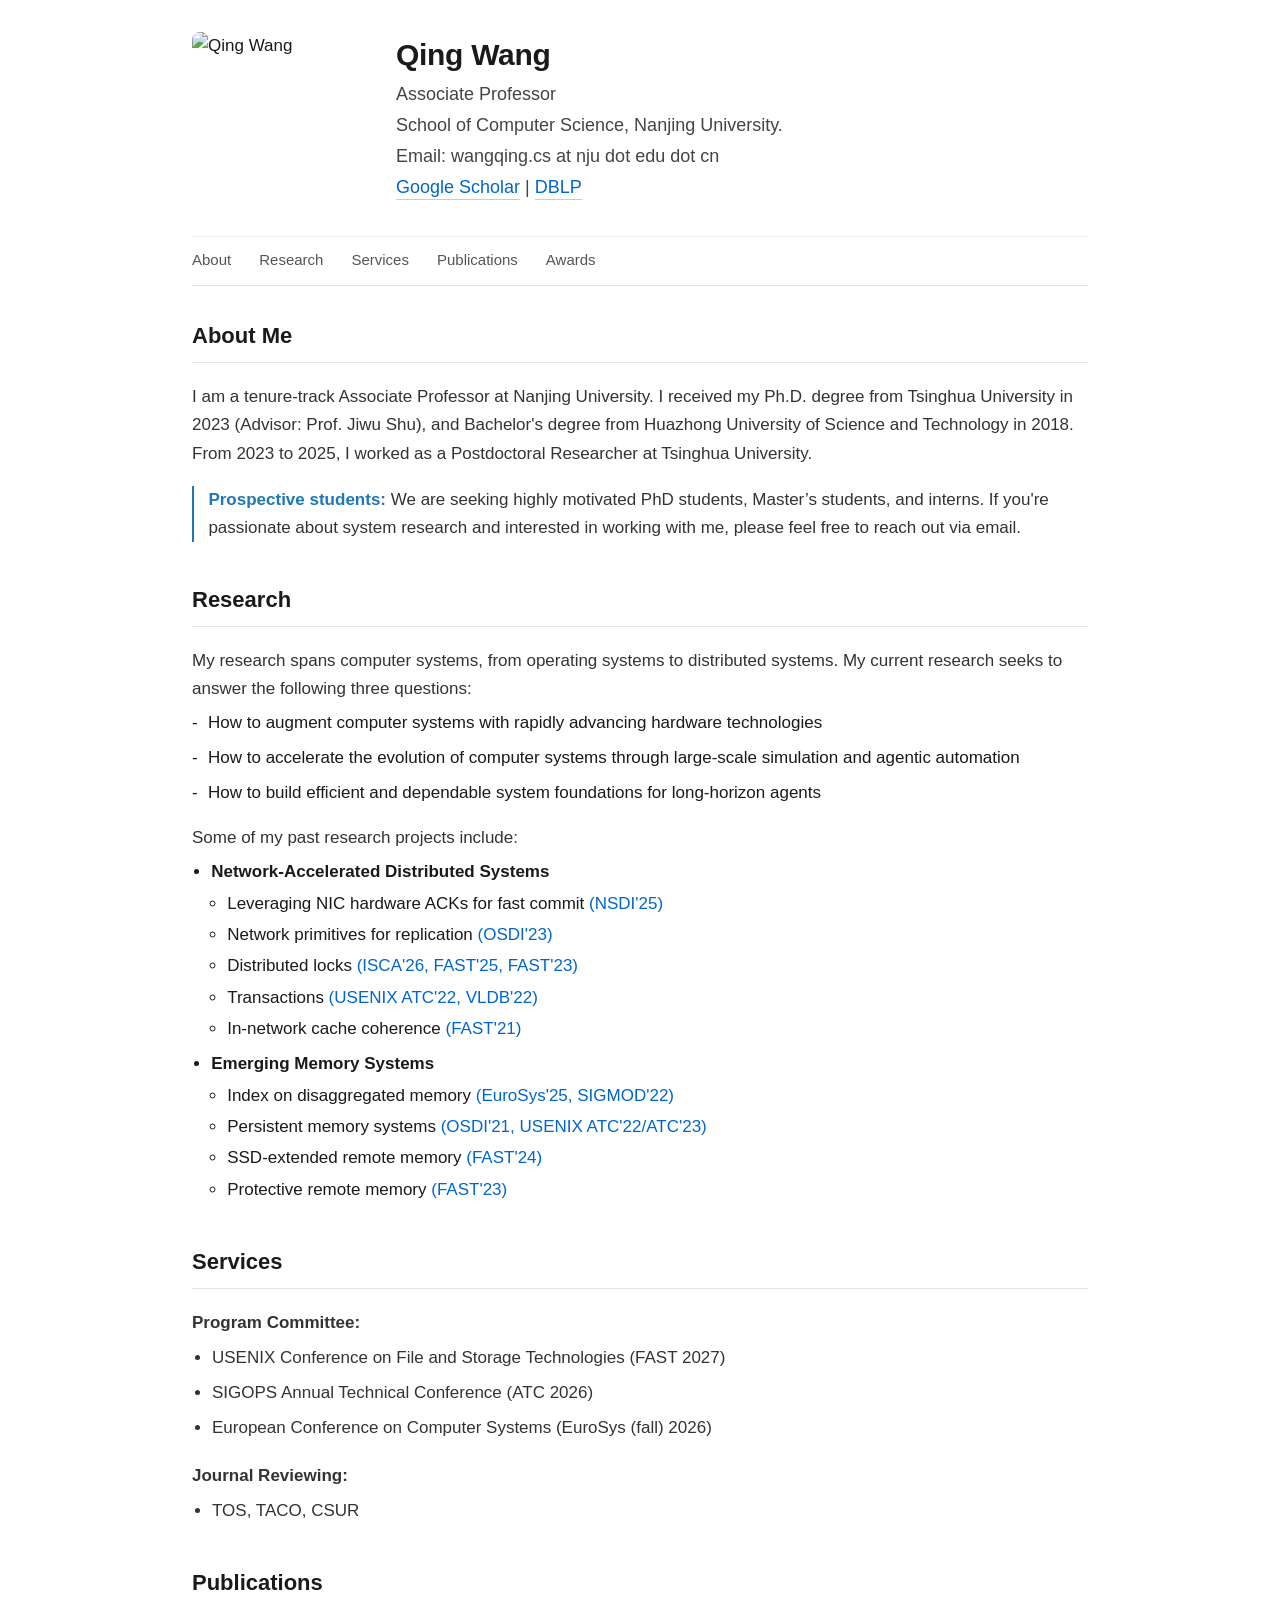
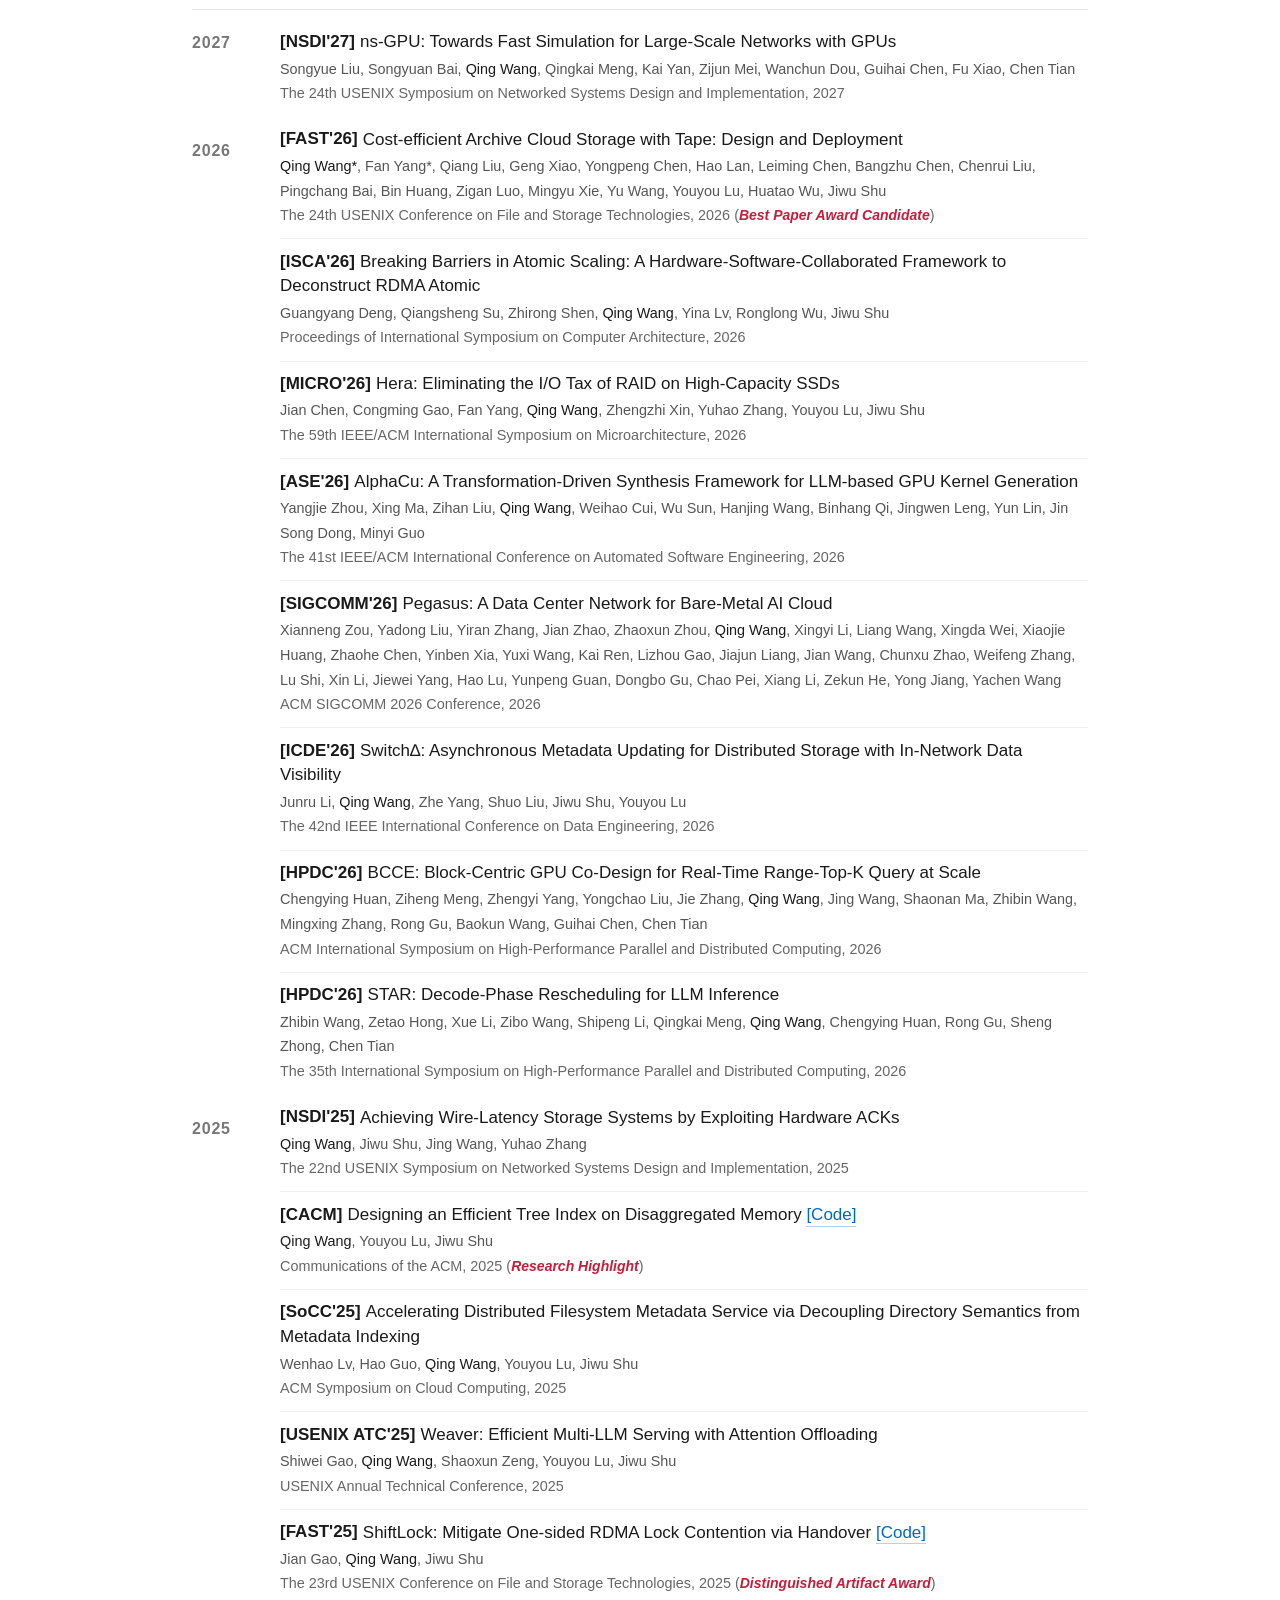
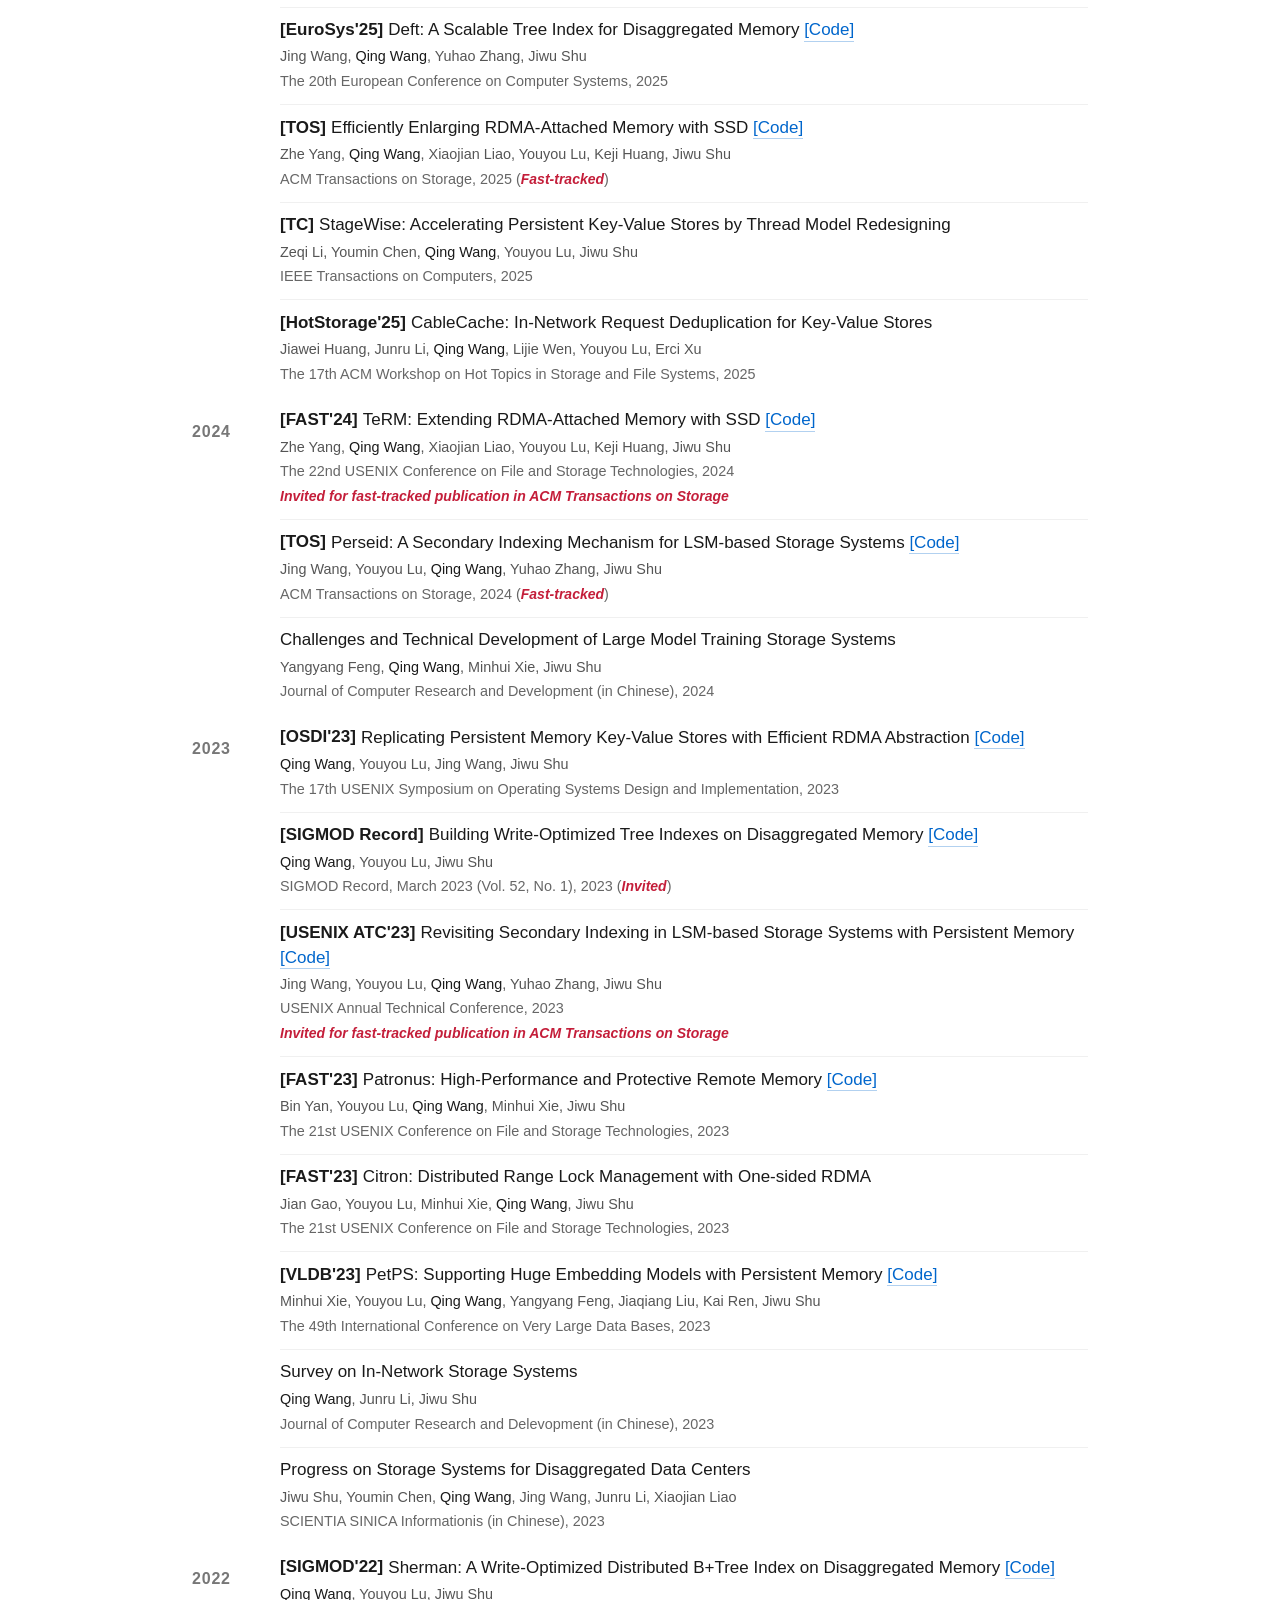
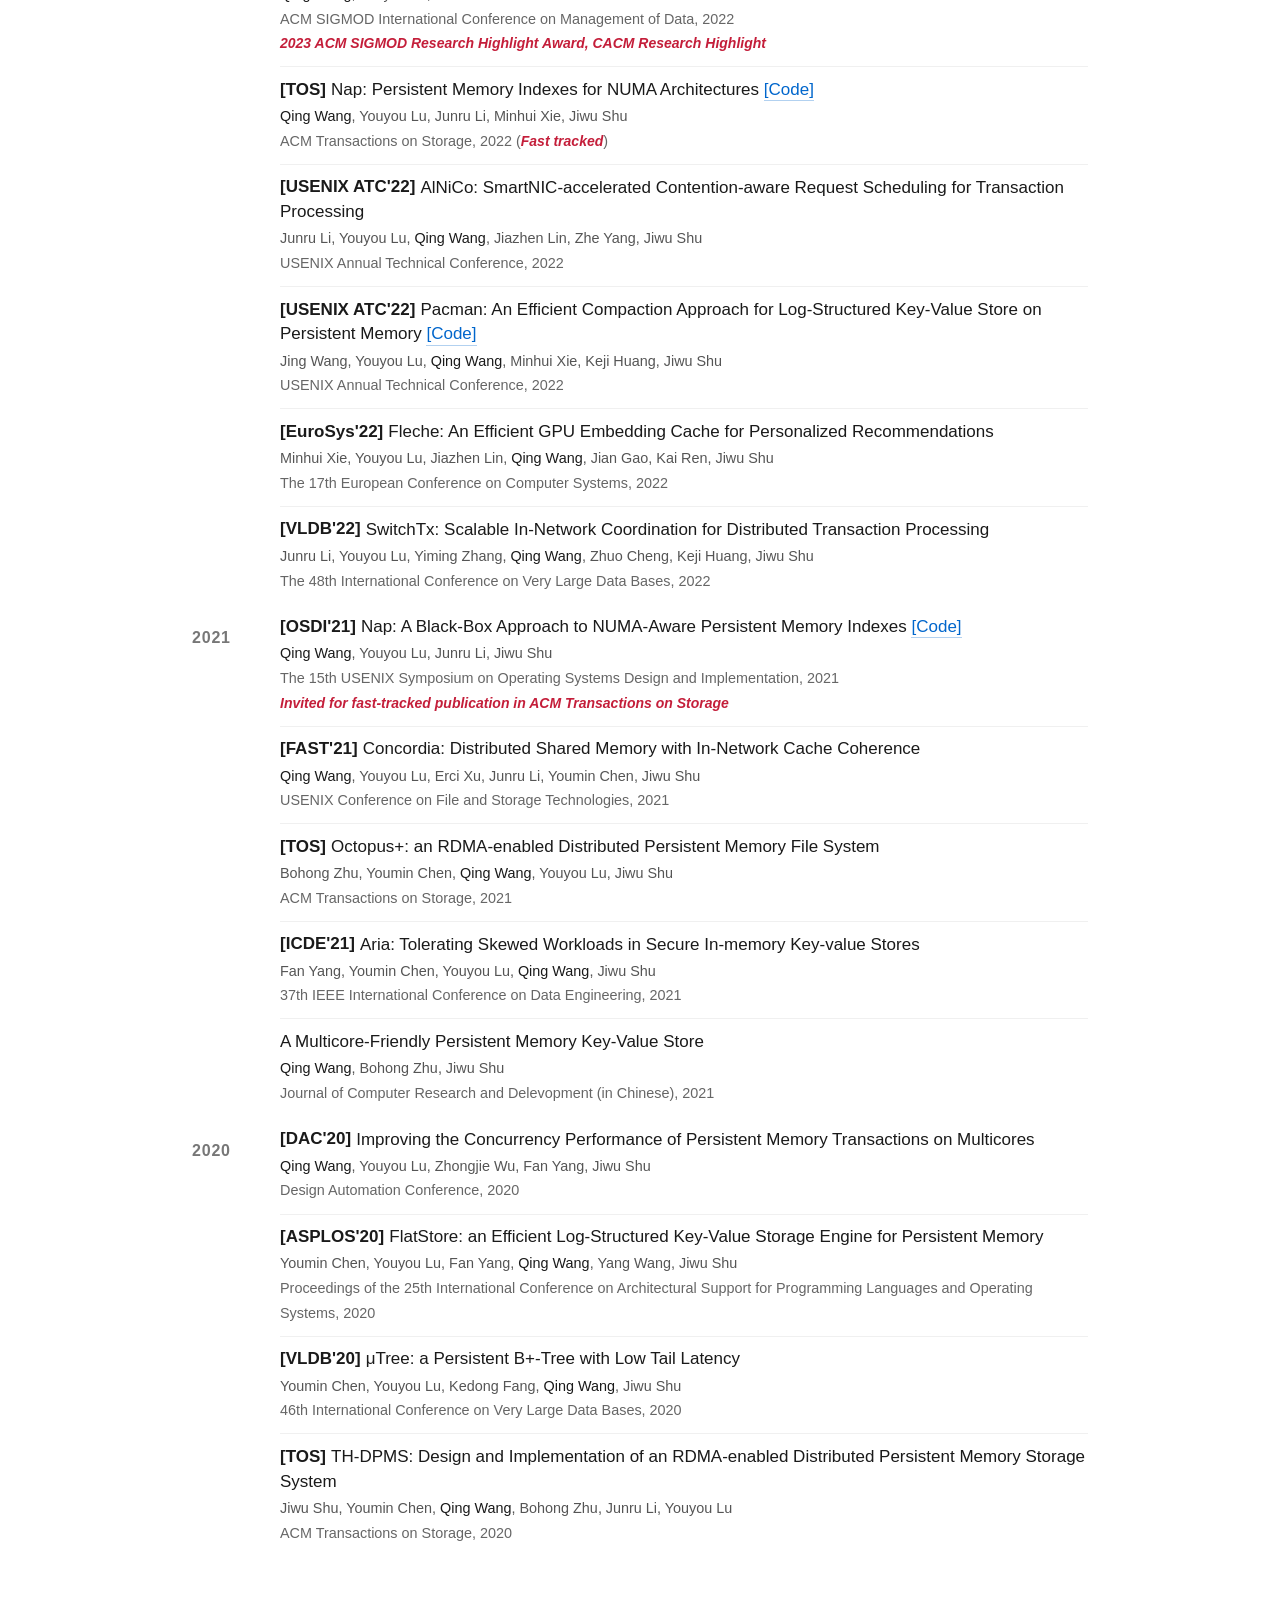
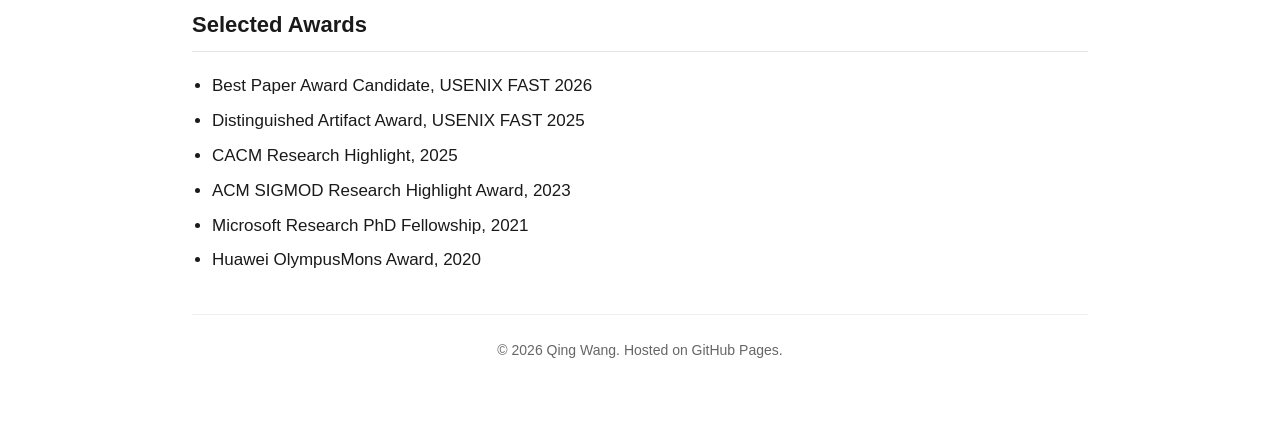
==== commit c5ad9a6c: "Update research agenda" ====
--- a/index.html
+++ b/index.html
@@ -81,17 +81,15 @@
     <section id="research">
       <h2>Research</h2>
 
-      <p>My research focuses on computer systems, particularly <strong>storage/memory systems</strong> and
-        <strong>networked systems</strong>.<br>
-        The research topics I am currently interested in include:</p>
-      <ul>
-        <li>Distributed systems with memory-semantic interconnects</li>
-        <li>System support for petabyte-scale memory</li>
-        <li>Data management for Agentic AI</li>
-        <li>Sustainable cloud storage</li>
+      <p>My research spans computer systems, from operating systems to distributed systems. My current research seeks
+        to answer the following three questions:</p>
+      <ul class="research-questions">
+        <li>How to augment computer systems with rapidly advancing hardware technologies</li>
+        <li>How to accelerate the evolution of computer systems through large-scale simulation and agentic automation</li>
+        <li>How to build efficient and dependable system foundations for long-horizon agents</li>
       </ul>
 
-      <p>Here are some of my representative research projects:</p>
+      <p>Some of my past research projects include:</p>
       <ul>
         <li>
           <strong>Network-Accelerated Distributed Systems</strong>
--- a/style.css
+++ b/style.css
@@ -210,6 +210,18 @@
 #research > ul > li {
   margin-bottom: 0.4em;
 }
+#research .research-questions {
+  list-style: none;
+  padding-left: 1rem;
+}
+#research .research-questions > li {
+  position: relative;
+}
+#research .research-questions > li::before {
+  content: "-";
+  position: absolute;
+  left: -1rem;
+}
 #research ul ul {
   margin-top: 0.2em;
   margin-bottom: 0;
